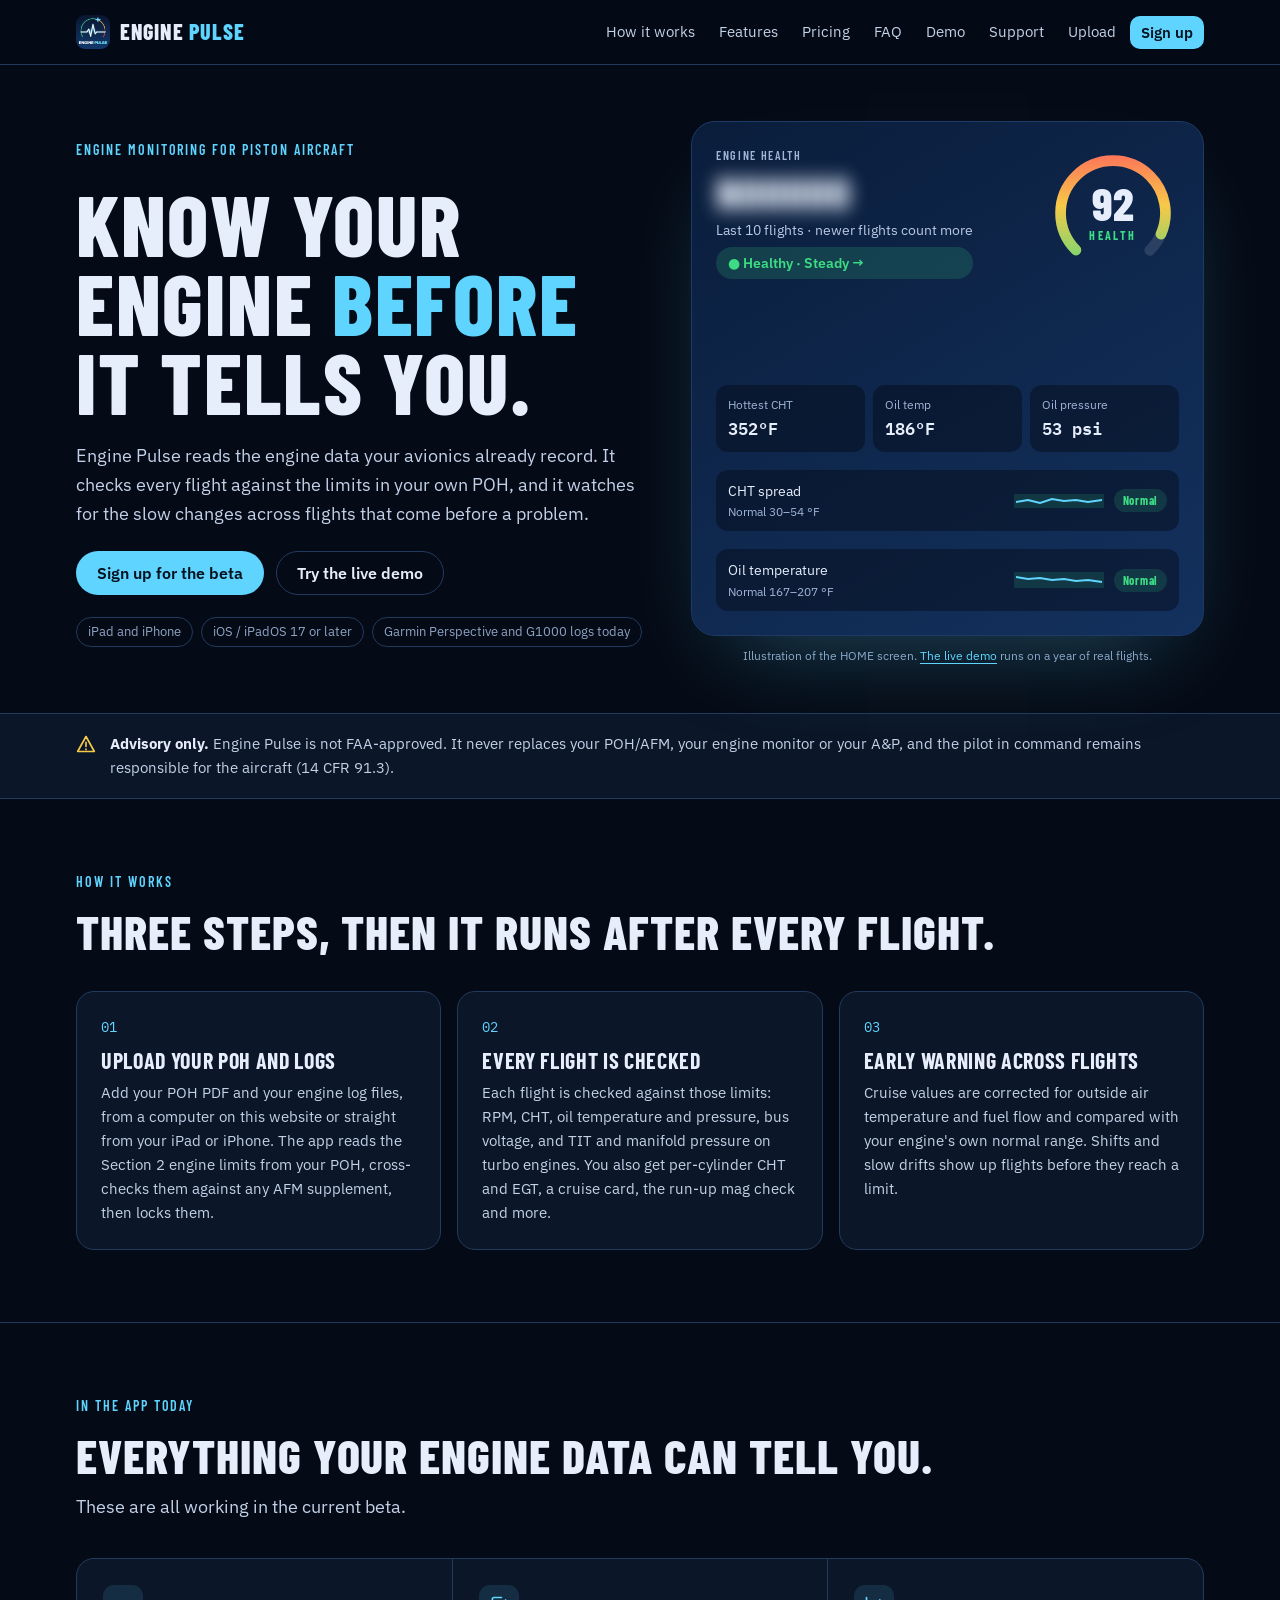
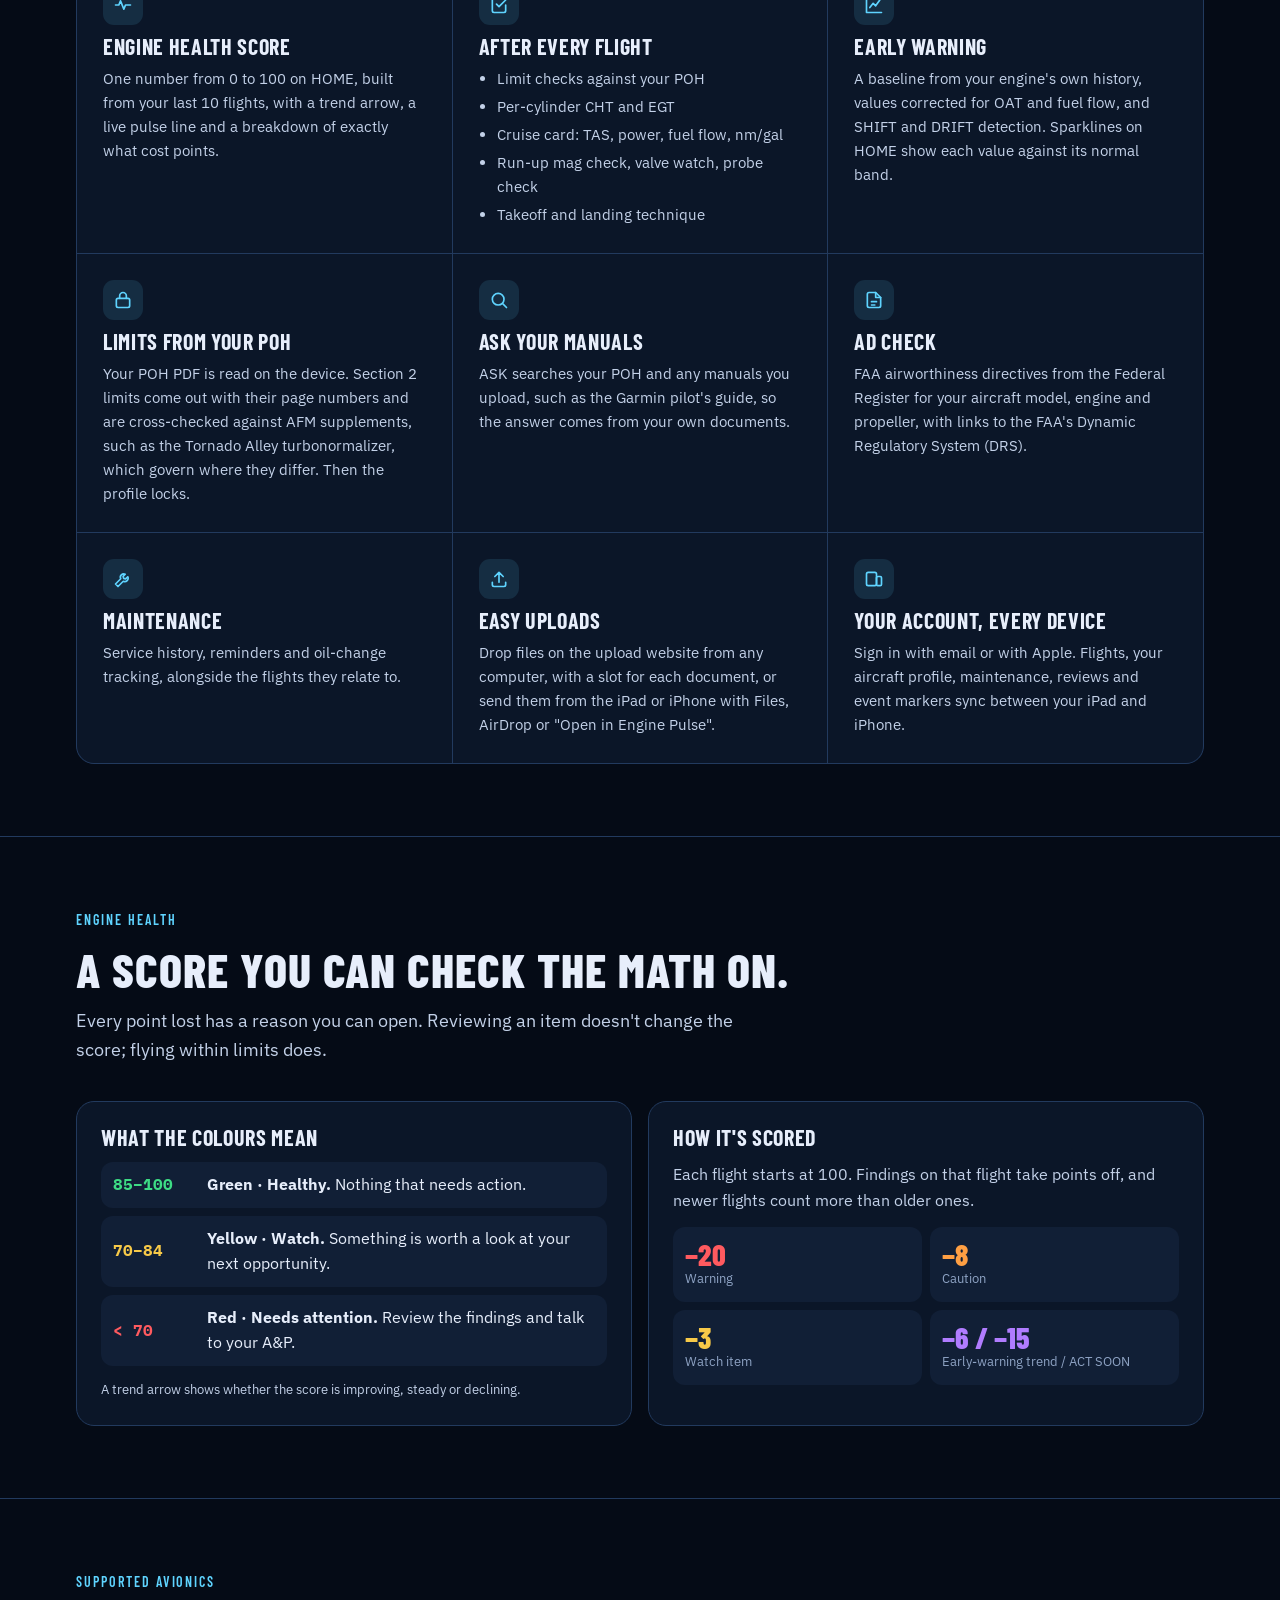
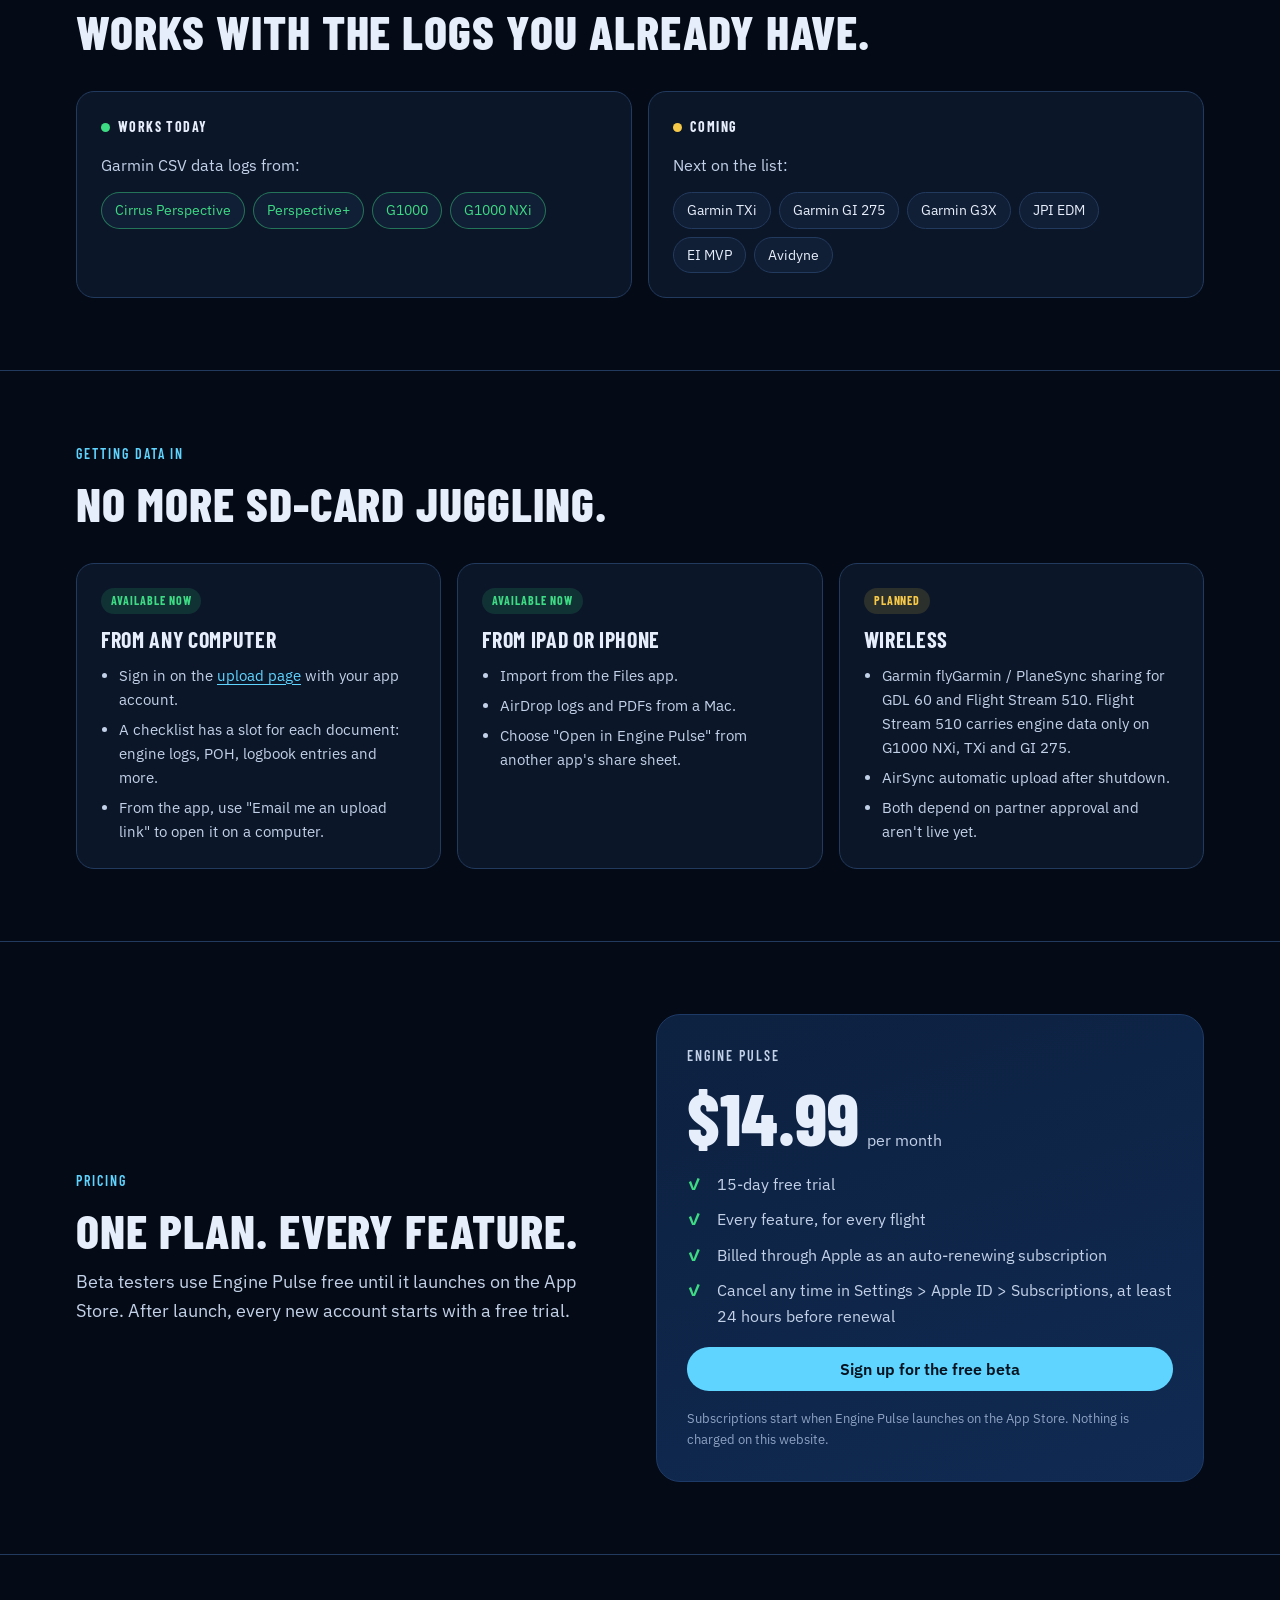
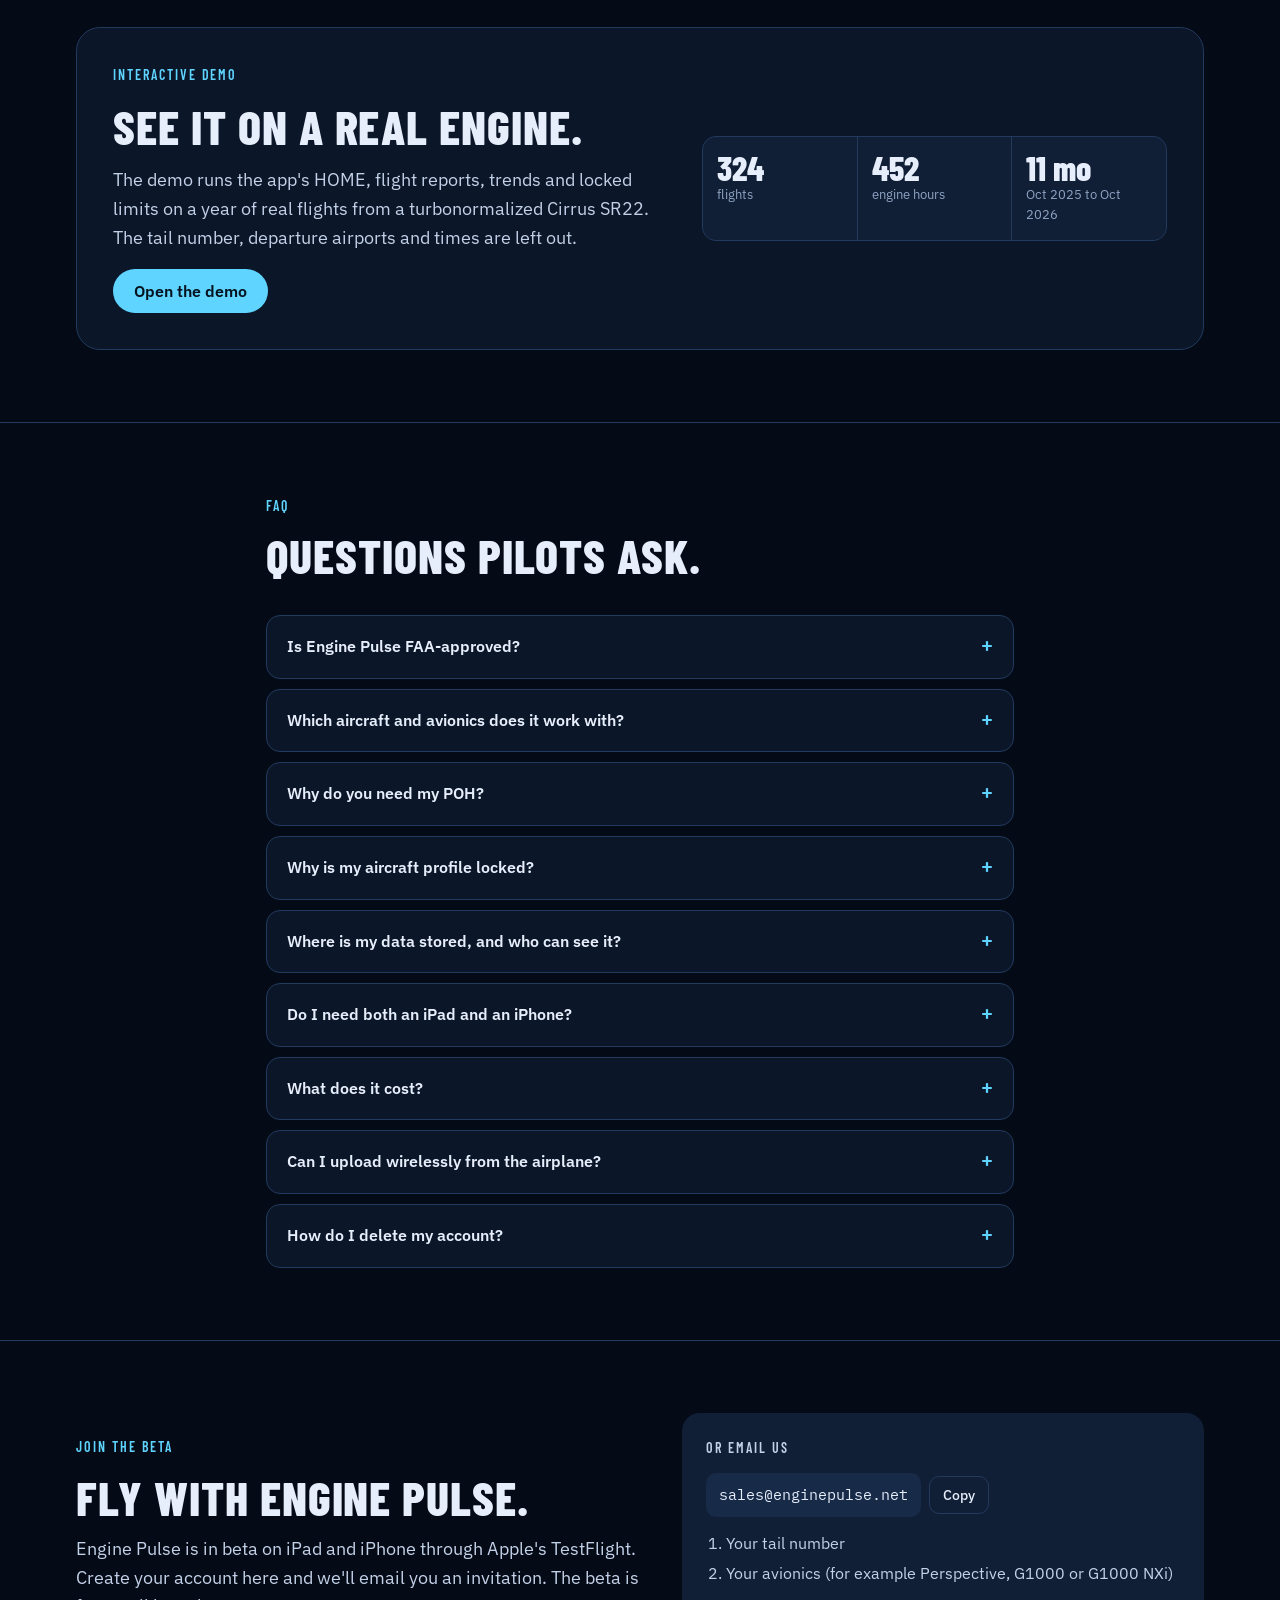
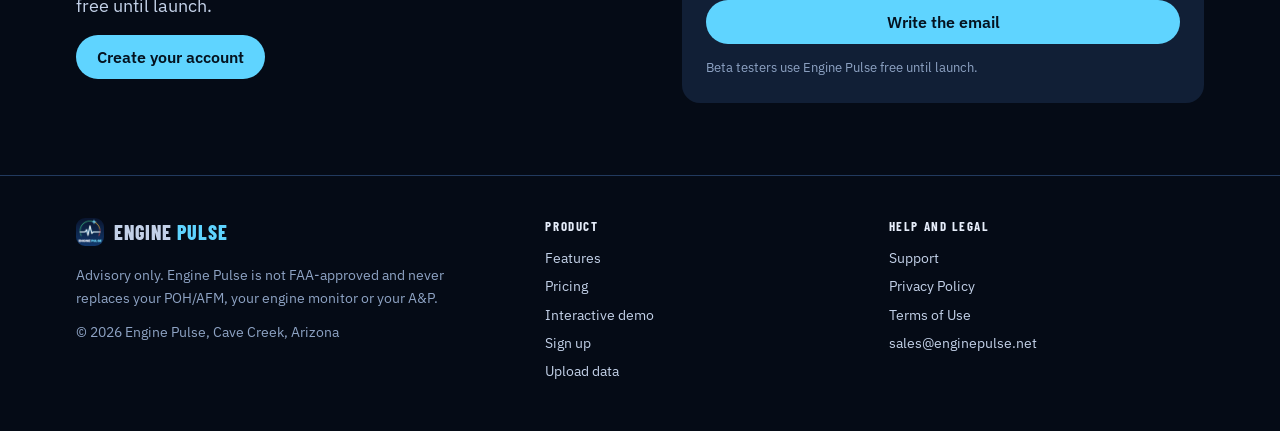
==== web/index.html @ d4f72442 "Website: hide the aircraft tail number everywhere - Demo and home page show the tail number blurred;" ====
<!doctype html>
<html lang="en">
<head>
<meta charset="utf-8">
<script>
  // Sign-in, confirmation and password-reset links from older app builds land here; send them on to the upload page.
  (function () {
    var h = location.hash || "", q = location.search || "";
    if (/access_token|refresh_token|type=recovery|type=signup|type=magiclink|error/.test(h) || /[?&](code|token_hash|error)=/.test(q)) {
      location.replace(new URL("upload/" + q + h, location.href).href);
    }
  })();
</script>
<meta name="viewport" content="width=device-width, initial-scale=1, viewport-fit=cover">
<title>Engine Pulse</title>
<meta name="description" content="Engine Pulse checks every flight against your own POH limits and watches for slow changes across flights. Engine monitoring for piston aircraft on iPad and iPhone.">
<meta property="og:title" content="Engine Pulse: know your engine before it tells you">
<meta property="og:description" content="Post-flight engine checks against your POH, early warning across flights and a 0-100 engine health score. iPad and iPhone.">
<meta property="og:type" content="website">
<meta name="theme-color" content="#050b16">
<link rel="canonical" href="https://enginepulse.net/">
<meta property="og:url" content="https://enginepulse.net/">
<meta property="og:image" content="https://enginepulse.net/logo.png">
<link rel="icon" href="logo.png">
<link rel="apple-touch-icon" href="logo.png">
<link rel="preconnect" href="https://fonts.googleapis.com">
<link rel="preconnect" href="https://fonts.gstatic.com" crossorigin>
<link href="https://fonts.googleapis.com/css2?family=Barlow+Condensed:wght@600;700;800&family=IBM+Plex+Sans:wght@400;500;600&family=IBM+Plex+Mono:wght@400;600&display=swap" rel="stylesheet">
<link rel="stylesheet" href="assets/site.css">
</head>
<body>
<a class="skip" href="#main">Skip to content</a>

<header class="top">
  <div class="wrap">
    <a class="brand" href="./" aria-label="Engine Pulse home"><img src="logo.png" alt=""><span>Engine <b>Pulse</b></span></a>
    <button class="menu-toggle" type="button" aria-expanded="false" aria-controls="menu">Menu</button>
    <nav class="menu" id="menu" aria-label="Main">
      <a href="#how">How it works</a>
      <a href="#features">Features</a>
      <a href="#pricing">Pricing</a>
      <a href="#faq">FAQ</a>
      <a href="demo/">Demo</a>
      <a href="support/">Support</a>
      <a href="upload/">Upload</a>
      <a class="btn btn-primary btn-sm" href="signup/">Sign up</a>
    </nav>
  </div>
</header>

<main id="main">
  <div class="wrap hero">
    <div class="hero-copy">
      <span class="eyebrow">Engine monitoring for piston aircraft</span>
      <h1>Know your engine <em>before</em> it tells you.</h1>
      <p class="lede">Engine Pulse reads the engine data your avionics already record. It checks every flight against the limits in your own POH, and it watches for the slow changes across flights that come before a problem.</p>
      <div class="ctas">
        <a class="btn btn-primary" href="signup/">Sign up for the beta</a>
        <a class="btn btn-ghost" href="demo/">Try the live demo</a>
      </div>
      <div class="badges"><span>iPad and iPhone</span><span>iOS / iPadOS 17 or later</span><span>Garmin Perspective and G1000 logs today</span></div>
    </div>

    <figure style="margin:0">
      <div class="glass hero-card" role="img" aria-label="Illustration of the Engine Pulse home screen: engine health 92, Healthy, steady trend, and an early-warning list with every value inside its normal band.">
        <div class="row">
          <div style="display:flex;flex-direction:column;gap:6px;min-width:0">
            <span class="eyebrow" style="color:#9fb4d6;font-size:12px">Engine health</span>
            <span class="tail blur-tail" role="img" aria-label="Tail number hidden">N00000</span>
            <span class="sub">Last 10 flights · newer flights count more</span>
            <span class="pill" style="color:var(--green);background:rgba(61,220,132,.16)">● Healthy · Steady →</span>
          </div>
          <div class="gauge" aria-hidden="true">
            <svg viewBox="0 0 136 136">
              <defs><linearGradient id="gg" x1="0" x2="1" y1="1" y2="0"><stop offset="0" stop-color="#ff5a5f"/><stop offset=".45" stop-color="#f7c948"/><stop offset="1" stop-color="#3ddc84"/></linearGradient></defs>
              <circle cx="68" cy="68" r="54" fill="none" stroke="#ffffff1f" stroke-width="11" stroke-linecap="round" stroke-dasharray="254.5 339.3" transform="rotate(135 68 68)"/>
              <circle cx="68" cy="68" r="54" fill="none" stroke="url(#gg)" stroke-width="11" stroke-linecap="round" stroke-dasharray="234.1 339.3" transform="rotate(135 68 68)"/>
            </svg>
            <div class="val"><b>92</b><span>HEALTH</span></div>
          </div>
        </div>
        <svg class="pulse" viewBox="0 0 600 70" preserveAspectRatio="none" aria-hidden="true">
          <path d="M0 44 H70 Q80 36 90 44 H100 L108 54 L118 8 L128 60 L136 44 Q150 32 166 44 H270 Q280 36 290 44 H300 L308 54 L318 8 L328 60 L336 44 Q350 32 366 44 H470 Q480 36 490 44 H500 L508 54 L518 8 L528 60 L536 44 Q550 32 566 44 H600" fill="none" stroke="#3ddc84" stroke-width="2.4" stroke-linejoin="round" stroke-linecap="round"/>
        </svg>
        <div class="mini">
          <div><div class="k">Hottest CHT</div><div class="v">352°F</div></div>
          <div><div class="k">Oil temp</div><div class="v">186°F</div></div>
          <div><div class="k">Oil pressure</div><div class="v">53 psi</div></div>
        </div>
        <div class="ew">
          <span>CHT spread<small>Normal 30–54 °F</small></span>
          <svg viewBox="0 0 90 26" aria-hidden="true"><rect x="0" y="6" width="90" height="14" fill="#3ddc84" fill-opacity=".14"/><path d="M2 14 L14 12 L26 15 L38 11 L50 13 L62 12 L74 14 L88 12" fill="none" stroke="#5fd4ff" stroke-width="2"/></svg>
          <span class="lvl" style="color:#3ddc84;background:rgba(61,220,132,.14)">Normal</span>
        </div>
        <div class="ew">
          <span>Oil temperature<small>Normal 167–207 °F</small></span>
          <svg viewBox="0 0 90 26" aria-hidden="true"><rect x="0" y="5" width="90" height="16" fill="#3ddc84" fill-opacity=".14"/><path d="M2 10 L14 12 L26 11 L38 13 L50 12 L62 14 L74 13 L88 15" fill="none" stroke="#5fd4ff" stroke-width="2"/></svg>
          <span class="lvl" style="color:#3ddc84;background:rgba(61,220,132,.14)">Normal</span>
        </div>
      </div>
      <figcaption class="caption">Illustration of the HOME screen. <a href="demo/">The live demo</a> runs on a year of real flights.</figcaption>
    </figure>
  </div>

  <div class="advisory">
    <div class="wrap">
      <svg width="20" height="20" viewBox="0 0 24 24" fill="none" stroke="currentColor" stroke-width="2" stroke-linecap="round" stroke-linejoin="round" aria-hidden="true"><path d="M12 3l10 18H2zM12 10v5M12 18v.5"/></svg>
      <p><strong style="color:var(--text)">Advisory only.</strong> Engine Pulse is not FAA-approved. It never replaces your POH/AFM, your engine monitor or your A&amp;P, and the pilot in command remains responsible for the aircraft (14 CFR 91.3).</p>
    </div>
  </div>

  <section id="how">
    <div class="wrap">
      <div class="section-head">
        <span class="eyebrow">How it works</span>
        <h2>Three steps, then it runs after every flight.</h2>
      </div>
      <div class="steps">
        <div class="step">
          <h3>Upload your POH and logs</h3>
          <p>Add your POH PDF and your engine log files, from a computer on this website or straight from your iPad or iPhone. The app reads the Section 2 engine limits from your POH, cross-checks them against any AFM supplement, then locks them.</p>
        </div>
        <div class="step">
          <h3>Every flight is checked</h3>
          <p>Each flight is checked against those limits: RPM, CHT, oil temperature and pressure, bus voltage, and TIT and manifold pressure on turbo engines. You also get per-cylinder CHT and EGT, a cruise card, the run-up mag check and more.</p>
        </div>
        <div class="step">
          <h3>Early warning across flights</h3>
          <p>Cruise values are corrected for outside air temperature and fuel flow and compared with your engine's own normal range. Shifts and slow drifts show up flights before they reach a limit.</p>
        </div>
      </div>
    </div>
  </section>

  <section id="features" class="divider">
    <div class="wrap">
      <div class="section-head">
        <span class="eyebrow">In the app today</span>
        <h2>Everything your engine data can tell you.</h2>
        <p class="lede">These are all working in the current beta.</p>
      </div>
      <div class="features">
        <article class="feature">
          <span class="ic"><svg viewBox="0 0 24 24" fill="none" stroke="currentColor" stroke-width="2" stroke-linecap="round" stroke-linejoin="round"><path d="M3 12h4l2-5 4 10 2-5h6"/></svg></span>
          <h3>Engine health score</h3>
          <p>One number from 0 to 100 on HOME, built from your last 10 flights, with a trend arrow, a live pulse line and a breakdown of exactly what cost points.</p>
        </article>
        <article class="feature">
          <span class="ic"><svg viewBox="0 0 24 24" fill="none" stroke="currentColor" stroke-width="2" stroke-linecap="round" stroke-linejoin="round"><path d="M9 11l3 3 8-8"/><path d="M20 12v7a2 2 0 0 1-2 2H6a2 2 0 0 1-2-2V5a2 2 0 0 1 2-2h9"/></svg></span>
          <h3>After every flight</h3>
          <ul>
            <li>Limit checks against your POH</li>
            <li>Per-cylinder CHT and EGT</li>
            <li>Cruise card: TAS, power, fuel flow, nm/gal</li>
            <li>Run-up mag check, valve watch, probe check</li>
            <li>Takeoff and landing technique</li>
          </ul>
        </article>
        <article class="feature">
          <span class="ic"><svg viewBox="0 0 24 24" fill="none" stroke="currentColor" stroke-width="2" stroke-linecap="round" stroke-linejoin="round"><path d="M3 3v18h18"/><path d="M7 15l4-5 3 3 5-7"/></svg></span>
          <h3>Early warning</h3>
          <p>A baseline from your engine's own history, values corrected for OAT and fuel flow, and SHIFT and DRIFT detection. Sparklines on HOME show each value against its normal band.</p>
        </article>
        <article class="feature">
          <span class="ic"><svg viewBox="0 0 24 24" fill="none" stroke="currentColor" stroke-width="2" stroke-linecap="round" stroke-linejoin="round"><rect x="4" y="10" width="16" height="11" rx="2"/><path d="M8 10V7a4 4 0 0 1 8 0v3"/></svg></span>
          <h3>Limits from your POH</h3>
          <p>Your POH PDF is read on the device. Section 2 limits come out with their page numbers and are cross-checked against AFM supplements, such as the Tornado Alley turbonormalizer, which govern where they differ. Then the profile locks.</p>
        </article>
        <article class="feature">
          <span class="ic"><svg viewBox="0 0 24 24" fill="none" stroke="currentColor" stroke-width="2" stroke-linecap="round" stroke-linejoin="round"><circle cx="11" cy="11" r="7"/><path d="M21 21l-4.3-4.3"/></svg></span>
          <h3>Ask your manuals</h3>
          <p>ASK searches your POH and any manuals you upload, such as the Garmin pilot's guide, so the answer comes from your own documents.</p>
        </article>
        <article class="feature">
          <span class="ic"><svg viewBox="0 0 24 24" fill="none" stroke="currentColor" stroke-width="2" stroke-linecap="round" stroke-linejoin="round"><path d="M14 3H6a2 2 0 0 0-2 2v14a2 2 0 0 0 2 2h12a2 2 0 0 0 2-2V9z"/><path d="M14 3v6h6M9 14h6M9 18h4"/></svg></span>
          <h3>AD check</h3>
          <p>FAA airworthiness directives from the Federal Register for your aircraft model, engine and propeller, with links to the FAA's Dynamic Regulatory System (DRS).</p>
        </article>
        <article class="feature">
          <span class="ic"><svg viewBox="0 0 24 24" fill="none" stroke="currentColor" stroke-width="2" stroke-linecap="round" stroke-linejoin="round"><path d="M14.7 6.3a4 4 0 0 0-5.4 5.4L3 18l3 3 6.3-6.3a4 4 0 0 0 5.4-5.4l-2.6 2.6-2.4-.6-.6-2.4z"/></svg></span>
          <h3>Maintenance</h3>
          <p>Service history, reminders and oil-change tracking, alongside the flights they relate to.</p>
        </article>
        <article class="feature">
          <span class="ic"><svg viewBox="0 0 24 24" fill="none" stroke="currentColor" stroke-width="2" stroke-linecap="round" stroke-linejoin="round"><path d="M12 16V4M7 9l5-5 5 5"/><path d="M4 16v3a2 2 0 0 0 2 2h12a2 2 0 0 0 2-2v-3"/></svg></span>
          <h3>Easy uploads</h3>
          <p>Drop files on the upload website from any computer, with a slot for each document, or send them from the iPad or iPhone with Files, AirDrop or "Open in Engine Pulse".</p>
        </article>
        <article class="feature">
          <span class="ic"><svg viewBox="0 0 24 24" fill="none" stroke="currentColor" stroke-width="2" stroke-linecap="round" stroke-linejoin="round"><rect x="3" y="4" width="12" height="16" rx="2"/><rect x="15" y="9" width="6" height="11" rx="1.5"/></svg></span>
          <h3>Your account, every device</h3>
          <p>Sign in with email or with Apple. Flights, your aircraft profile, maintenance, reviews and event markers sync between your iPad and iPhone.</p>
        </article>
      </div>
    </div>
  </section>

  <section id="health" class="divider">
    <div class="wrap">
      <div class="section-head">
        <span class="eyebrow">Engine health</span>
        <h2>A score you can check the math on.</h2>
        <p class="lede">Every point lost has a reason you can open. Reviewing an item doesn't change the score; flying within limits does.</p>
      </div>
      <div class="score-grid">
        <div class="card">
          <h3>What the colours mean</h3>
          <div class="bands">
            <div class="band"><b style="color:var(--green)">85–100</b><span><strong>Green · Healthy.</strong> Nothing that needs action.</span></div>
            <div class="band"><b style="color:var(--yellow)">70–84</b><span><strong>Yellow · Watch.</strong> Something is worth a look at your next opportunity.</span></div>
            <div class="band"><b style="color:var(--red)">&lt; 70</b><span><strong>Red · Needs attention.</strong> Review the findings and talk to your A&amp;P.</span></div>
          </div>
          <p class="fine">A trend arrow shows whether the score is improving, steady or declining.</p>
        </div>
        <div class="card">
          <h3>How it's scored</h3>
          <p>Each flight starts at 100. Findings on that flight take points off, and newer flights count more than older ones.</p>
          <div class="costs">
            <div class="cost"><div class="v" style="color:var(--red)">−20</div><div class="k">Warning</div></div>
            <div class="cost"><div class="v" style="color:var(--orange)">−8</div><div class="k">Caution</div></div>
            <div class="cost"><div class="v" style="color:var(--yellow)">−3</div><div class="k">Watch item</div></div>
            <div class="cost"><div class="v" style="color:#b07cff">−6 / −15</div><div class="k">Early-warning trend / ACT SOON</div></div>
          </div>
        </div>
      </div>
    </div>
  </section>

  <section id="avionics" class="divider">
    <div class="wrap">
      <div class="section-head">
        <span class="eyebrow">Supported avionics</span>
        <h2>Works with the logs you already have.</h2>
      </div>
      <div class="avionics">
        <div class="card">
          <span class="status"><span class="dot" style="background:var(--green)"></span>Works today</span>
          <p>Garmin CSV data logs from:</p>
          <div class="chips">
            <span class="chip live">Cirrus Perspective</span>
            <span class="chip live">Perspective+</span>
            <span class="chip live">G1000</span>
            <span class="chip live">G1000 NXi</span>
          </div>
        </div>
        <div class="card">
          <span class="status"><span class="dot" style="background:var(--yellow)"></span>Coming</span>
          <p>Next on the list:</p>
          <div class="chips">
            <span class="chip">Garmin TXi</span>
            <span class="chip">Garmin GI 275</span>
            <span class="chip">Garmin G3X</span>
            <span class="chip">JPI EDM</span>
            <span class="chip">EI MVP</span>
            <span class="chip">Avidyne</span>
          </div>
        </div>
      </div>
    </div>
  </section>

  <section id="data" class="divider">
    <div class="wrap">
      <div class="section-head">
        <span class="eyebrow">Getting data in</span>
        <h2>No more SD-card juggling.</h2>
      </div>
      <div class="ways">
        <div class="card way">
          <span class="tag live">Available now</span>
          <h3>From any computer</h3>
          <ul>
            <li>Sign in on the <a href="upload/">upload page</a> with your app account.</li>
            <li>A checklist has a slot for each document: engine logs, POH, logbook entries and more.</li>
            <li>From the app, use "Email me an upload link" to open it on a computer.</li>
          </ul>
        </div>
        <div class="card way">
          <span class="tag live">Available now</span>
          <h3>From iPad or iPhone</h3>
          <ul>
            <li>Import from the Files app.</li>
            <li>AirDrop logs and PDFs from a Mac.</li>
            <li>Choose "Open in Engine Pulse" from another app's share sheet.</li>
          </ul>
        </div>
        <div class="card way">
          <span class="tag planned">Planned</span>
          <h3>Wireless</h3>
          <ul>
            <li>Garmin flyGarmin / PlaneSync sharing for GDL 60 and Flight Stream 510. Flight Stream 510 carries engine data only on G1000 NXi, TXi and GI 275.</li>
            <li>AirSync automatic upload after shutdown.</li>
            <li>Both depend on partner approval and aren't live yet.</li>
          </ul>
        </div>
      </div>
    </div>
  </section>

  <section id="pricing" class="divider">
    <div class="wrap pricing">
      <div class="section-head" style="margin:0">
        <span class="eyebrow">Pricing</span>
        <h2>One plan. Every feature.</h2>
        <p class="lede">Beta testers use Engine Pulse free until it launches on the App Store. After launch, every new account starts with a free trial.</p>
      </div>
      <div class="price-card">
        <span class="eyebrow" style="color:var(--soft)">Engine Pulse</span>
        <div class="price"><b>$14.99</b><span>per month</span></div>
        <ul class="ticks">
          <li>15-day free trial</li>
          <li>Every feature, for every flight</li>
          <li>Billed through Apple as an auto-renewing subscription</li>
          <li>Cancel any time in Settings &gt; Apple ID &gt; Subscriptions, at least 24 hours before renewal</li>
        </ul>
        <a class="btn btn-primary" href="signup/">Sign up for the free beta</a>
        <p class="fine">Subscriptions start when Engine Pulse launches on the App Store. Nothing is charged on this website.</p>
      </div>
    </div>
  </section>

  <section id="demo" class="divider">
    <div class="wrap">
      <div class="demo-band">
        <div style="display:flex;flex-direction:column;gap:16px">
          <span class="eyebrow">Interactive demo</span>
          <h2>See it on a real engine.</h2>
          <p class="lede">The demo runs the app's HOME, flight reports, trends and locked limits on a year of real flights from a turbonormalized Cirrus SR22. The tail number, departure airports and times are left out.</p>
          <div class="ctas"><a class="btn btn-primary" href="demo/">Open the demo</a></div>
        </div>
        <div class="stats">
          <div><div class="v">324</div><div class="k">flights</div></div>
          <div><div class="v">452</div><div class="k">engine hours</div></div>
          <div><div class="v">11 mo</div><div class="k">Oct 2025 to Oct 2026</div></div>
        </div>
      </div>
    </div>
  </section>

  <section id="faq" class="divider">
    <div class="wrap narrow">
      <div class="section-head">
        <span class="eyebrow">FAQ</span>
        <h2>Questions pilots ask.</h2>
      </div>
      <div class="faq">
        <details>
          <summary>Is Engine Pulse FAA-approved?</summary>
          <div><p>No. Engine Pulse is an advisory tool. It doesn't replace your POH/AFM, your engine monitor or your A&amp;P, and the pilot in command is responsible for the aircraft. Use it to notice things earlier and to have better conversations with your mechanic.</p></div>
        </details>
        <details>
          <summary>Which aircraft and avionics does it work with?</summary>
          <div><p>Piston aircraft whose avionics record Garmin CSV data logs: Cirrus Perspective, Perspective+, G1000 and G1000 NXi. Garmin TXi, GI 275 and G3X, JPI EDM, EI MVP and Avidyne are coming.</p></div>
        </details>
        <details>
          <summary>Why do you need my POH?</summary>
          <div><p>So every check uses your aircraft's real limits, not generic numbers. The app reads the Section 2 limits from your POH PDF on your device, notes the page each came from, and cross-checks them against any AFM supplement you upload. Where a supplement differs, the supplement governs.</p></div>
        </details>
        <details>
          <summary>Why is my aircraft profile locked?</summary>
          <div><p>Once the limits are read and checked, the profile locks so they can't be changed by accident. If something needs to change, such as an engine swap or a new STC, email <a href="mailto:sales@enginepulse.net">sales@enginepulse.net</a> and we'll unlock it.</p></div>
        </details>
        <details>
          <summary>Where is my data stored, and who can see it?</summary>
          <div><p>Your account, flights and documents are stored with Supabase in the US (West, Oregon). Row-level security means each account can see only its own data. We don't show ads, track you or sell your data. Read the <a href="privacy/">Privacy Policy</a> for the details.</p></div>
        </details>
        <details>
          <summary>Do I need both an iPad and an iPhone?</summary>
          <div><p>No. Engine Pulse runs on either, with iOS or iPadOS 17 or later. If you use both, sign in with the same account and everything syncs.</p></div>
        </details>
        <details>
          <summary>What does it cost?</summary>
          <div><p>Free during the beta. After the App Store launch it's $14.99 a month after a 15-day free trial, billed through Apple. You can cancel any time in Settings &gt; Apple ID &gt; Subscriptions, at least 24 hours before renewal.</p></div>
        </details>
        <details>
          <summary>Can I upload wirelessly from the airplane?</summary>
          <div><p>Not yet. Garmin flyGarmin / PlaneSync and AirSync uploads are planned and depend on partner approval. Today you upload from a computer on the <a href="upload/">upload page</a> or from your iPad or iPhone.</p></div>
        </details>
        <details>
          <summary>How do I delete my account?</summary>
          <div><p>In the app, open ACCOUNT and choose Delete account. That deletes your data from the cloud as well. See <a href="support/#delete">Support</a> for more.</p></div>
        </details>
      </div>
    </div>
  </section>

  <section id="beta" class="divider">
    <div class="wrap beta">
      <div class="section-head" style="margin:0">
        <span class="eyebrow">Join the beta</span>
        <h2>Fly with Engine Pulse.</h2>
        <p class="lede">Engine Pulse is in beta on iPad and iPhone through Apple's TestFlight. Create your account here and we'll email you an invitation. The beta is free until launch.</p>
        <div class="ctas"><a class="btn btn-primary" href="signup/">Create your account</a></div>
      </div>
      <div class="contact">
        <span class="eyebrow" style="color:var(--soft)">Or email us</span>
        <div class="addr"><code id="email">sales@enginepulse.net</code><button class="copy" type="button" data-copy="email">Copy</button></div>
        <ol>
          <li>Your tail number</li>
          <li>Your avionics (for example Perspective, G1000 or G1000 NXi)</li>
        </ol>
        <a class="btn btn-primary" href="mailto:sales@enginepulse.net?subject=Engine%20Pulse%20beta&amp;body=Tail%20number%3A%20%0AAvionics%3A%20%0A">Write the email</a>
        <p class="fine">Beta testers use Engine Pulse free until launch.</p>
      </div>
    </div>
  </section>
</main>

<footer class="site">
  <div class="wrap">
    <div>
      <a class="brand" href="./" style="font-size:20px"><img src="logo.png" alt="" style="width:28px;height:28px"><span>Engine <b>Pulse</b></span></a>
      <p style="margin-top:12px">Advisory only. Engine Pulse is not FAA-approved and never replaces your POH/AFM, your engine monitor or your A&amp;P.</p>
      <p style="margin-top:12px">© <span id="year">2026</span> Engine Pulse, Cave Creek, Arizona</p>
    </div>
    <div>
      <h4>Product</h4>
      <ul>
        <li><a href="#features">Features</a></li>
        <li><a href="#pricing">Pricing</a></li>
        <li><a href="demo/">Interactive demo</a></li>
        <li><a href="signup/">Sign up</a></li>
        <li><a href="upload/">Upload data</a></li>
      </ul>
    </div>
    <div>
      <h4>Help and legal</h4>
      <ul>
        <li><a href="support/">Support</a></li>
        <li><a href="privacy/">Privacy Policy</a></li>
        <li><a href="terms/">Terms of Use</a></li>
        <li><a href="mailto:sales@enginepulse.net">sales@enginepulse.net</a></li>
      </ul>
    </div>
  </div>
</footer>
<script src="assets/site.js"></script>
</body>
</html>
---- web/assets/site.css ----
/* Engine Pulse website: dark avionics-glass look, shared by every page except the upload portal and the demo. */
:root {
  --ink: #050b16;
  --glass: #0b1628;
  --panel: #111f36;
  --panel-2: #172a47;
  --line: #223a5e;
  --text: #e7eefb;
  --soft: #c3d1e8;
  --muted: #8ea3c4;
  --cyan: #5fd4ff;
  --green: #3ddc84;
  --yellow: #f7c948;
  --orange: #ff9f43;
  --red: #ff5a5f;
  --display: "Barlow Condensed", "Arial Narrow", "Helvetica Neue", Arial, sans-serif;
  --body: "IBM Plex Sans", "Segoe UI", system-ui, -apple-system, sans-serif;
  --mono: "IBM Plex Mono", ui-monospace, "SF Mono", Menlo, Consolas, monospace;
  --radius: 18px;
  color-scheme: dark;
}
* { box-sizing: border-box; }
[hidden] { display: none !important; }
html { scroll-behavior: smooth; scroll-padding-top: 80px; }
body { margin: 0; background: var(--ink); color: var(--text); font-family: var(--body); font-size: 16px; line-height: 1.6; -webkit-font-smoothing: antialiased; overflow-x: hidden; }
img, svg { max-width: 100%; }
a { color: var(--cyan); text-underline-offset: 3px; }
a:hover { text-decoration-thickness: 2px; }
:focus-visible { outline: 2px solid var(--cyan); outline-offset: 3px; border-radius: 6px; }
.wrap { max-width: 1160px; margin: 0 auto; padding-left: max(16px, env(safe-area-inset-left, 0px)); padding-right: max(16px, env(safe-area-inset-right, 0px)); }
.narrow { max-width: 780px; }
.skip { position: absolute; left: -9999px; top: 8px; background: var(--cyan); color: #04121f; padding: 8px 14px; border-radius: 8px; z-index: 20; }
.skip:focus { left: 12px; }
.num { font-family: var(--mono); font-variant-numeric: tabular-nums; }
.eyebrow { font-family: var(--display); text-transform: uppercase; letter-spacing: .14em; font-weight: 600; font-size: 14px; color: var(--cyan); }
h1, h2, h3 { font-family: var(--display); text-transform: uppercase; letter-spacing: .02em; line-height: 1; margin: 0; text-wrap: balance; }
h2 { font-size: clamp(32px, 4.4vw, 48px); font-weight: 800; }
h3 { font-size: 22px; font-weight: 700; letter-spacing: .03em; }
p { margin: 0; }
.lede { color: var(--soft); font-size: 18px; max-width: 60ch; }

/* Top bar */
.top { position: sticky; top: 0; z-index: 10; background: color-mix(in srgb, var(--ink) 86%, transparent); backdrop-filter: blur(12px); -webkit-backdrop-filter: blur(12px); border-bottom: 1px solid var(--line); }
.top .wrap { display: flex; align-items: center; gap: 18px; min-height: 64px; }
.brand { display: inline-flex; align-items: center; gap: 10px; color: var(--text); text-decoration: none; font-family: var(--display); font-weight: 800; font-size: 22px; letter-spacing: .05em; text-transform: uppercase; white-space: nowrap; }
.brand img { width: 34px; height: 34px; border-radius: 9px; }
.brand b { color: var(--cyan); font-weight: 800; }
.menu { display: flex; gap: 4px; margin-left: auto; align-items: center; }
.menu a { color: var(--soft); text-decoration: none; font-size: 15px; padding: 8px 10px; border-radius: 10px; white-space: nowrap; }
.menu a:hover, .menu a[aria-current="page"] { color: var(--text); background: var(--panel); }
.menu a.btn-primary, .menu a.btn-primary:hover { color: #04121f; background: var(--cyan); }
.btn { display: inline-flex; align-items: center; justify-content: center; gap: 8px; font: 600 16px/1 var(--body); padding: 13px 20px; border-radius: 999px; text-decoration: none; border: 1px solid transparent; cursor: pointer; white-space: nowrap; }
.btn-primary { background: var(--cyan); color: #04121f; }
.btn-primary:hover { filter: brightness(1.08); }
.btn-ghost { border-color: var(--line); color: var(--text); background: transparent; }
.btn-ghost:hover { background: var(--panel); }
.btn-sm { padding: 9px 15px; font-size: 14px; }
.menu-toggle { display: none; margin-left: auto; background: var(--panel); color: var(--text); border: 1px solid var(--line); border-radius: 10px; padding: 8px 12px; font: 600 14px var(--body); }

/* Sections */
section { padding-block: 72px; }
.section-head { display: flex; flex-direction: column; gap: 14px; margin-bottom: 36px; }
.divider { border-top: 1px solid var(--line); }

/* Hero */
.hero { padding-block: 56px 48px; display: grid; grid-template-columns: minmax(0, 1.05fr) minmax(0, .95fr); gap: 48px; align-items: center; }
.hero h1 { font-size: clamp(46px, 7vw, 86px); font-weight: 800; line-height: .92; }
.hero h1 em { font-style: normal; color: var(--cyan); }
.hero .hero-copy { display: flex; flex-direction: column; gap: 22px; }
.ctas { display: flex; gap: 12px; flex-wrap: wrap; }
.badges { display: flex; gap: 8px; flex-wrap: wrap; font-size: 13px; color: var(--muted); }
.badges span { border: 1px solid var(--line); border-radius: 999px; padding: 4px 11px; }

.glass { background: linear-gradient(150deg, #0a1d3b, #13315e); border-radius: 24px; border: 1px solid #1d3a66; box-shadow: 0 40px 90px -40px rgba(95, 212, 255, .35); position: relative; overflow: hidden; }
.hero-card { padding: 24px; display: grid; gap: 18px; }
.hero-card .row { display: flex; align-items: center; justify-content: space-between; gap: 16px; }
.hero-card .tail { font-family: var(--display); font-weight: 800; font-size: 46px; line-height: .9; letter-spacing: .02em; }
.blur-tail { filter: blur(9px); user-select: none; -webkit-user-select: none; width: fit-content; }
.hero-card .sub { color: #b9c9e4; font-size: 14px; }
.pill { display: inline-flex; align-items: center; gap: 6px; padding: 5px 12px; border-radius: 999px; font-weight: 600; font-size: 14px; }
.gauge { position: relative; width: 132px; height: 132px; flex: none; }
.gauge .val { position: absolute; inset: 0; display: flex; flex-direction: column; align-items: center; justify-content: center; }
.gauge b { font-family: var(--display); font-size: 46px; font-weight: 800; line-height: 1; }
.gauge span { font-family: var(--display); font-size: 12px; letter-spacing: .2em; font-weight: 700; color: var(--green); }
.pulse { width: 100%; height: 70px; display: block; }
.pulse path { stroke-dasharray: 900; stroke-dashoffset: 900; animation: trace 3.2s linear infinite; }
@keyframes trace { to { stroke-dashoffset: -900; } }
.mini { display: grid; grid-template-columns: repeat(3, minmax(0, 1fr)); gap: 8px; }
.mini > div { background: rgba(5, 11, 22, .45); border-radius: 12px; padding: 10px 12px; }
.mini .k { font-size: 12px; color: #9fb4d6; }
.mini .v { font-family: var(--mono); font-weight: 600; font-size: 17px; }
.ew { background: rgba(5, 11, 22, .45); border-radius: 12px; padding: 10px 12px; display: grid; grid-template-columns: minmax(0, 1fr) 90px auto; gap: 10px; align-items: center; font-size: 14px; }
.ew small { display: block; color: #9fb4d6; font-size: 12px; }
.lvl { font-family: var(--display); font-weight: 700; letter-spacing: .06em; font-size: 12px; padding: 2px 9px; border-radius: 999px; white-space: nowrap; }
.caption { font-size: 12px; color: var(--muted); text-align: center; margin-top: 10px; }

/* Advisory strip */
.advisory { background: var(--glass); border-block: 1px solid var(--line); }
.advisory .wrap { display: flex; gap: 14px; align-items: flex-start; padding-block: 18px; color: var(--soft); font-size: 15px; }
.advisory svg { flex: none; color: var(--yellow); margin-top: 2px; }

/* Steps */
.steps { display: grid; grid-template-columns: repeat(3, minmax(0, 1fr)); gap: 16px; counter-reset: step; }
.step { background: var(--glass); border: 1px solid var(--line); border-radius: var(--radius); padding: 24px; display: flex; flex-direction: column; gap: 10px; }
.step::before { counter-increment: step; content: "0" counter(step); font-family: var(--mono); color: var(--cyan); font-size: 14px; }
.step p { color: var(--soft); font-size: 15px; }

/* Feature grid */
.features { display: grid; grid-template-columns: repeat(3, minmax(0, 1fr)); gap: 1px; background: var(--line); border: 1px solid var(--line); border-radius: var(--radius); overflow: hidden; }
.feature { background: var(--glass); padding: 26px; display: flex; flex-direction: column; gap: 10px; }
.feature .ic { width: 40px; height: 40px; border-radius: 11px; display: grid; place-items: center; background: rgba(95, 212, 255, .12); color: var(--cyan); }
.feature .ic svg { width: 20px; height: 20px; }
.feature p, .feature li { color: var(--soft); font-size: 15px; }
.feature ul { margin: 0; padding-left: 18px; display: flex; flex-direction: column; gap: 4px; }

/* Health score explainer */
.score-grid { display: grid; grid-template-columns: minmax(0, 1fr) minmax(0, 1fr); gap: 16px; }
.card { background: var(--glass); border: 1px solid var(--line); border-radius: var(--radius); padding: 24px; display: flex; flex-direction: column; gap: 14px; }
.card p { color: var(--soft); }
.bands { display: flex; flex-direction: column; gap: 8px; }
.band { display: grid; grid-template-columns: 82px minmax(0, 1fr); gap: 12px; align-items: center; padding: 10px 12px; border-radius: 12px; background: var(--panel); }
.band b { font-family: var(--mono); }
.costs { display: grid; grid-template-columns: repeat(2, minmax(0, 1fr)); gap: 8px; }
.cost { background: var(--panel); border-radius: 12px; padding: 12px; }
.cost .v { font-family: var(--display); font-size: 30px; font-weight: 800; line-height: 1; }
.cost .k { font-size: 13px; color: var(--muted); }

/* Avionics */
.avionics { display: grid; grid-template-columns: minmax(0, 1fr) minmax(0, 1fr); gap: 16px; }
.chips { display: flex; flex-wrap: wrap; gap: 8px; }
.chip { border-radius: 999px; padding: 6px 13px; font-size: 14px; background: var(--panel); border: 1px solid var(--line); }
.chip.live { border-color: rgba(61, 220, 132, .45); color: var(--green); }
.status { display: inline-flex; align-items: center; gap: 8px; font-family: var(--display); font-weight: 700; letter-spacing: .1em; text-transform: uppercase; font-size: 14px; }
.dot { width: 9px; height: 9px; border-radius: 50%; display: inline-block; }

/* Data in */
.ways { display: grid; grid-template-columns: repeat(3, minmax(0, 1fr)); gap: 16px; }
.way .tag { align-self: flex-start; }
.tag { font-family: var(--display); font-weight: 700; letter-spacing: .08em; font-size: 12px; padding: 3px 10px; border-radius: 999px; text-transform: uppercase; }
.tag.live { color: var(--green); background: rgba(61, 220, 132, .14); }
.tag.planned { color: var(--yellow); background: rgba(247, 201, 72, .14); }
.way ul { margin: 0; padding-left: 18px; color: var(--soft); font-size: 15px; display: flex; flex-direction: column; gap: 6px; }

/* Pricing */
.pricing { display: grid; grid-template-columns: minmax(0, 1fr) minmax(0, 1fr); gap: 32px; align-items: center; }
.price-card { background: linear-gradient(160deg, #0d2140, #102a52); border: 1px solid #1d3a66; border-radius: 24px; padding: 30px; display: flex; flex-direction: column; gap: 18px; }
.price { display: flex; align-items: baseline; gap: 8px; }
.price b { font-family: var(--display); font-size: 72px; font-weight: 800; line-height: .9; }
.price span { color: var(--soft); }
.ticks { list-style: none; margin: 0; padding: 0; display: flex; flex-direction: column; gap: 10px; }
.ticks li { display: grid; grid-template-columns: 22px minmax(0, 1fr); gap: 8px; color: var(--soft); }
.ticks li::before { content: "✓"; color: var(--green); font-weight: 700; }
.fine { font-size: 13px; color: var(--muted); }

/* Demo band */
.demo-band { display: grid; grid-template-columns: minmax(0, 1.2fr) minmax(0, 1fr); gap: 32px; align-items: center; background: var(--glass); border: 1px solid var(--line); border-radius: 24px; padding: 36px; }
.stats { display: grid; grid-template-columns: repeat(3, minmax(0, 1fr)); gap: 1px; background: var(--line); border-radius: 14px; overflow: hidden; border: 1px solid var(--line); }
.stats > div { background: var(--panel); padding: 14px; }
.stats .v { font-family: var(--display); font-size: 34px; font-weight: 800; line-height: 1; }
.stats .k { font-size: 13px; color: var(--muted); }

/* FAQ */
.faq { display: flex; flex-direction: column; gap: 10px; }
.faq details { background: var(--glass); border: 1px solid var(--line); border-radius: 14px; padding: 0 20px; }
.faq summary { cursor: pointer; list-style: none; padding: 18px 0; font-weight: 600; display: flex; justify-content: space-between; gap: 16px; }
.faq summary::-webkit-details-marker { display: none; }
.faq summary::after { content: "+"; font-family: var(--mono); color: var(--cyan); font-size: 20px; line-height: 1; }
.faq details[open] summary::after { content: "−"; }
.faq details > div { padding-bottom: 18px; color: var(--soft); display: flex; flex-direction: column; gap: 10px; }

/* Beta */
.beta { display: grid; grid-template-columns: minmax(0, 1.1fr) minmax(0, 1fr); gap: 32px; align-items: center; }
.contact { background: var(--panel); border-radius: var(--radius); padding: 24px; display: flex; flex-direction: column; gap: 14px; }
.addr { display: flex; gap: 8px; flex-wrap: wrap; align-items: center; }
.addr code { font-family: var(--mono); background: var(--panel-2); padding: 10px 13px; border-radius: 10px; font-size: 15px; user-select: all; overflow-wrap: anywhere; }
.copy { background: transparent; color: var(--text); border: 1px solid var(--line); border-radius: 10px; padding: 9px 13px; font: 500 14px var(--body); cursor: pointer; }
.contact ol { margin: 0; padding-left: 20px; color: var(--soft); display: flex; flex-direction: column; gap: 4px; }

/* Footer */
footer.site { border-top: 1px solid var(--line); padding-block: 40px 48px; color: var(--muted); font-size: 14px; }
footer.site .wrap { display: grid; grid-template-columns: minmax(0, 1.4fr) repeat(2, minmax(0, 1fr)); gap: 28px; }
footer.site h4 { margin: 0 0 10px; font-family: var(--display); text-transform: uppercase; letter-spacing: .12em; font-size: 13px; color: var(--text); }
footer.site ul { list-style: none; margin: 0; padding: 0; display: flex; flex-direction: column; gap: 6px; }
footer.site a { color: var(--soft); text-decoration: none; }
footer.site li { overflow-wrap: anywhere; }
footer.site a:hover { color: var(--text); text-decoration: underline; }
footer.site p { max-width: 52ch; }

/* Document pages (Privacy, Terms, Support) */
.doc-head { padding-block: 56px 28px; border-bottom: 1px solid var(--line); }
.doc-head h1 { font-size: clamp(42px, 6vw, 68px); font-weight: 800; margin-top: 12px; }
.doc-head p { margin-top: 14px; }
.doc { padding-block: 40px 72px; display: grid; grid-template-columns: 220px minmax(0, 1fr); gap: 48px; align-items: start; }
.toc { position: sticky; top: 88px; display: flex; flex-direction: column; gap: 2px; font-size: 14px; }
.toc b { font-family: var(--display); text-transform: uppercase; letter-spacing: .12em; font-size: 13px; color: var(--muted); margin-bottom: 6px; }
.toc a { color: var(--soft); text-decoration: none; padding: 5px 10px; border-left: 2px solid var(--line); }
.toc a:hover { color: var(--text); border-left-color: var(--cyan); }
.prose { max-width: 72ch; }
.prose h2 { font-size: 30px; margin: 44px 0 14px; scroll-margin-top: 84px; }
.prose h2:first-child { margin-top: 0; }
.prose h3 { font-size: 21px; margin: 26px 0 10px; text-transform: none; letter-spacing: .01em; }
.prose p, .prose li { color: var(--soft); }
.prose p + p { margin-top: 12px; }
.prose ul, .prose ol { padding-left: 22px; margin: 12px 0; display: flex; flex-direction: column; gap: 6px; }
.prose strong { color: var(--text); }
.prose table { width: 100%; border-collapse: collapse; margin: 14px 0; font-size: 15px; }
.prose th, .prose td { text-align: left; vertical-align: top; padding: 10px 12px; border-bottom: 1px solid var(--line); color: var(--soft); }
.prose th { color: var(--text); font-weight: 600; background: var(--panel); }
.table-scroll { overflow-x: auto; }
.callout { background: var(--panel); border: 1px solid var(--line); border-left: 3px solid var(--yellow); border-radius: 12px; padding: 16px 18px; margin: 16px 0; }
.callout p { color: var(--text); }
.help-grid { display: grid; grid-template-columns: repeat(3, minmax(0, 1fr)); gap: 12px; margin-bottom: 8px; }
.help-grid a { background: var(--glass); border: 1px solid var(--line); border-radius: 14px; padding: 14px 16px; text-decoration: none; color: var(--text); font-weight: 600; font-size: 15px; }
.help-grid a:hover { border-color: var(--cyan); }
.help-grid small { display: block; color: var(--muted); font-weight: 400; font-size: 13px; }

/* Responsive */
@media (max-width: 1000px) {
  .hero, .pricing, .beta, .demo-band, .score-grid, .avionics { grid-template-columns: minmax(0, 1fr); }
  .features, .ways { grid-template-columns: repeat(2, minmax(0, 1fr)); }
  .doc { grid-template-columns: minmax(0, 1fr); gap: 24px; }
  .toc { position: static; flex-direction: row; flex-wrap: wrap; gap: 6px; }
  .toc b { width: 100%; }
  .toc a { border: 1px solid var(--line); border-radius: 999px; padding: 4px 12px; }
}
@media (max-width: 860px) {
  .menu-toggle { display: inline-block; }
  .menu { display: none; position: absolute; left: 0; right: 0; top: 100%; flex-direction: column; align-items: stretch; background: var(--ink); border-bottom: 1px solid var(--line); padding: 10px 16px 16px; gap: 2px; }
  .menu.open { display: flex; }
  .menu a { padding: 12px 10px; }
  .menu .btn { margin-top: 8px; }
}
@media (max-width: 640px) {
  section { padding-block: 52px; }
  .steps, .features, .ways, .help-grid { grid-template-columns: minmax(0, 1fr); }
  .hero { padding-block: 32px 36px; gap: 32px; }
  .hero-card { padding: 18px; }
  .hero-card .tail { font-size: 38px; }
  .gauge { width: 108px; height: 108px; }
  .gauge b { font-size: 38px; }
  .mini { grid-template-columns: repeat(3, minmax(0, 1fr)); }
  .mini .v { font-size: 15px; }
  .ew { grid-template-columns: minmax(0, 1fr) auto; }
  .ew svg { display: none; }
  .demo-band, .price-card { padding: 22px; }
  .stats .v { font-size: 28px; }
  footer.site .wrap { grid-template-columns: minmax(0, 1fr) minmax(0, 1fr); }
  footer.site .wrap > div:first-child { grid-column: 1 / -1; }
  .ctas .btn { flex: 1 1 auto; }
}
@media (prefers-reduced-motion: reduce) {
  html { scroll-behavior: auto; }
  .pulse path { animation: none; stroke-dasharray: none; stroke-dashoffset: 0; }
}

/* Sign-up page */
.signup { display: grid; grid-template-columns: minmax(0, 1fr) minmax(0, 1.05fr); gap: 48px; align-items: start; padding-block: 56px 72px; }
.signup-intro { display: flex; flex-direction: column; gap: 20px; position: sticky; top: 96px; }
.signup-intro h1 { font-size: clamp(40px, 5.4vw, 64px); font-weight: 800; line-height: .95; }
.signup-steps { list-style: none; margin: 0; padding: 0; display: flex; flex-direction: column; gap: 10px; counter-reset: s; }
.signup-steps li { display: grid; grid-template-columns: 34px minmax(0, 1fr); column-gap: 12px; background: var(--glass); border: 1px solid var(--line); border-radius: 14px; padding: 14px 16px; }
.signup-steps li::before { counter-increment: s; content: counter(s); grid-row: span 2; width: 30px; height: 30px; border-radius: 50%; display: grid; place-items: center; background: rgba(95, 212, 255, .14); color: var(--cyan); font-family: var(--mono); font-weight: 600; font-size: 14px; }
.signup-steps b { font-weight: 600; }
.signup-steps span { color: var(--muted); font-size: 14px; }
.form-card { background: var(--glass); border: 1px solid var(--line); border-radius: 24px; padding: 28px; }
.form-card form, .form-card section { display: flex; flex-direction: column; gap: 16px; }
.form-card p { color: var(--soft); }
.form-title { font-size: 26px; }
.field { display: flex; flex-direction: column; gap: 6px; border: 0; margin: 0; padding: 0; min-width: 0; }
.field-row { display: grid; grid-template-columns: minmax(0, 1fr) minmax(0, 1fr); gap: 12px; }
.field label, .field legend { font-weight: 600; font-size: 15px; padding: 0; }
.hint { color: var(--muted); font-weight: 400; font-size: 13px; }
.form-card input[type=text], .form-card input[type=email], .form-card input[type=password], .form-card select {
  width: 100%; min-width: 0; font: 16px var(--body); color: var(--text); background: var(--ink); border: 1px solid var(--line); border-radius: 12px; padding: 12px 14px; }
.form-card select { appearance: none; background-image: linear-gradient(45deg, transparent 50%, var(--muted) 50%), linear-gradient(135deg, var(--muted) 50%, transparent 50%); background-position: calc(100% - 20px) 50%, calc(100% - 14px) 50%; background-size: 6px 6px; background-repeat: no-repeat; padding-right: 36px; }
.form-card input:focus, .form-card select:focus { outline: 2px solid var(--cyan); outline-offset: 1px; border-color: transparent; }
.code-input { font-family: var(--mono) !important; font-size: 28px !important; letter-spacing: .4em; text-align: center; }
.checks { display: flex; gap: 18px; flex-wrap: wrap; }
.check { display: inline-flex; align-items: flex-start; gap: 10px; font-weight: 400 !important; color: var(--soft); cursor: pointer; }
.check input { width: 18px; height: 18px; margin: 2px 0 0; accent-color: var(--cyan); flex: none; }
.consent span { font-size: 14px; }
.btn-block { width: 100%; }
.btn:disabled { opacity: .6; cursor: progress; }
.form-msg { min-height: 1.2em; font-size: 14px; margin: 0; }
.form-msg.err { color: var(--red); }
.form-msg.ok { color: var(--green); }
.row-links { display: flex; gap: 18px; flex-wrap: wrap; }
.link-btn { background: none; border: 0; padding: 0; color: var(--cyan); font: 500 15px var(--body); cursor: pointer; text-decoration: underline; text-underline-offset: 3px; }
.next { margin: 0; padding-left: 22px; color: var(--soft); display: flex; flex-direction: column; gap: 6px; }
@media (max-width: 1000px) { .signup { grid-template-columns: minmax(0, 1fr); gap: 28px; } .signup-intro { position: static; } }
@media (max-width: 640px) { .signup { padding-block: 32px 52px; } .form-card { padding: 20px; } .field-row { grid-template-columns: minmax(0, 1fr); } }
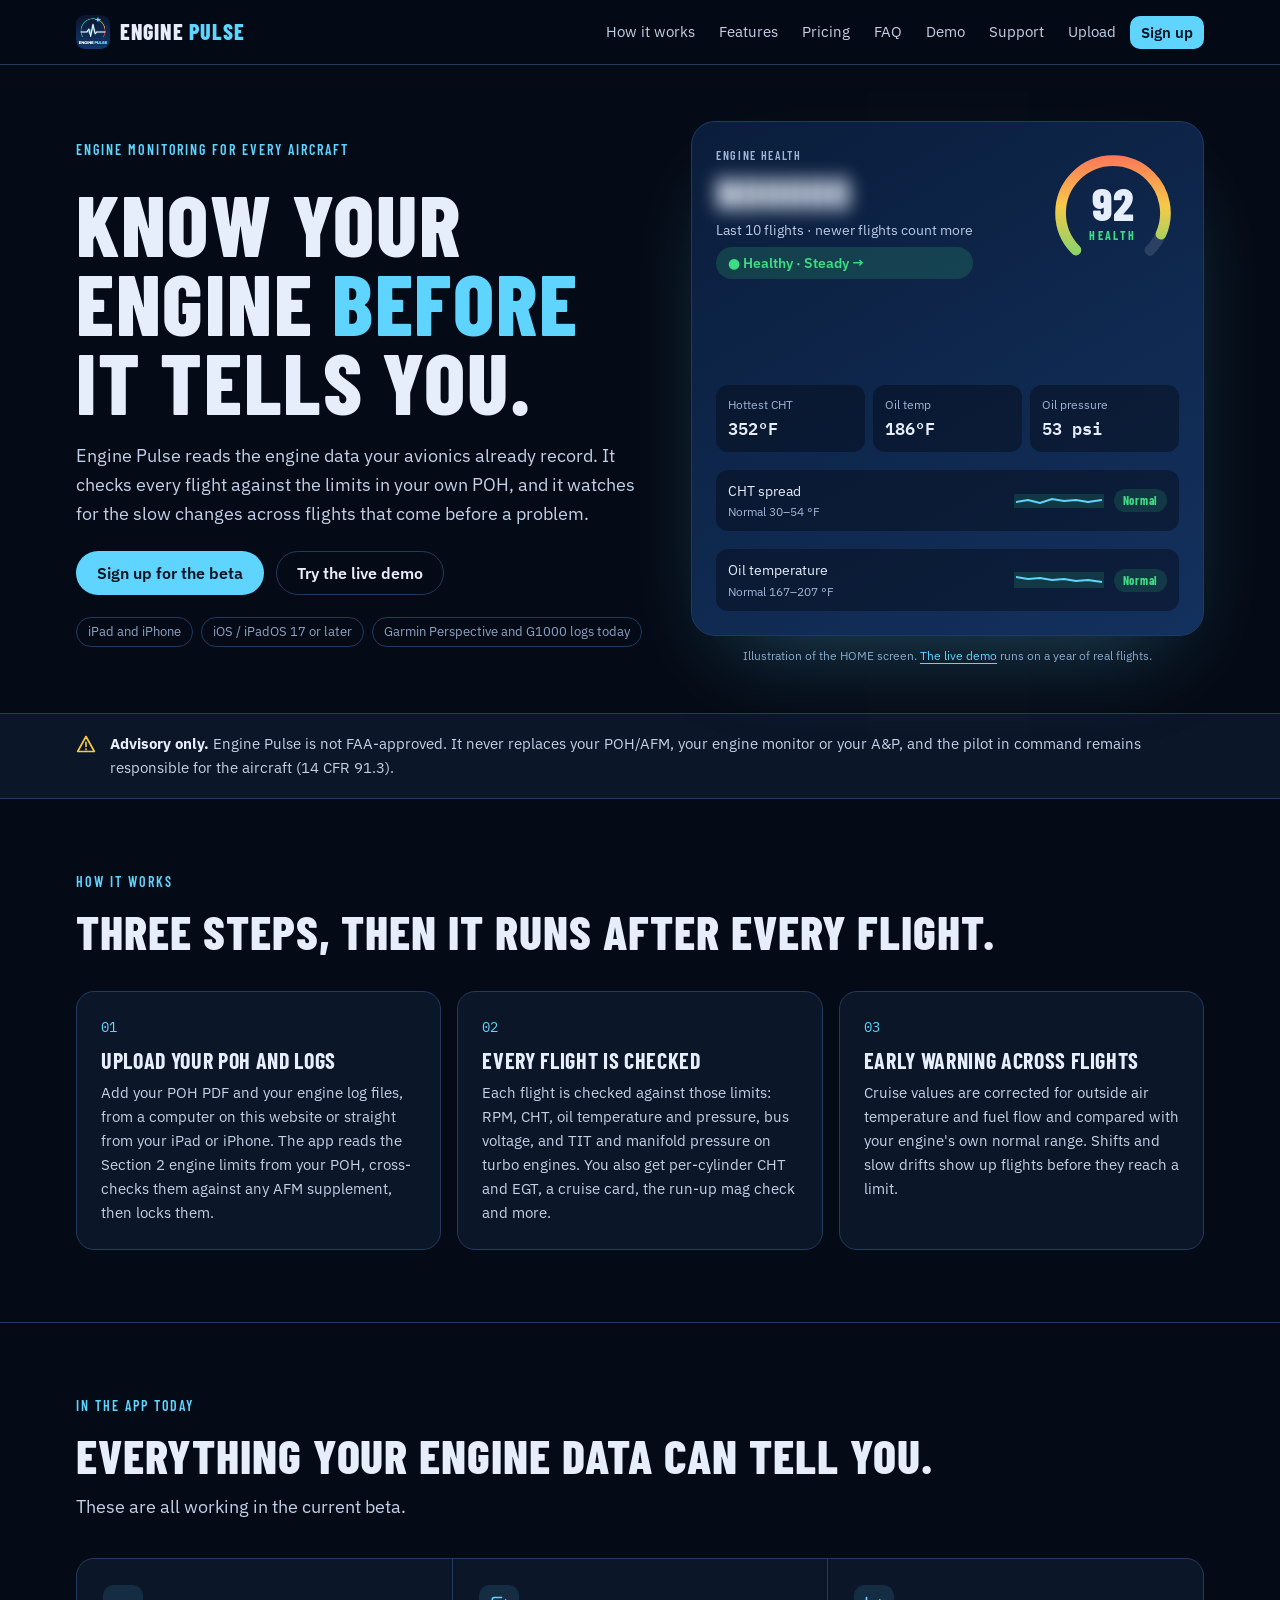
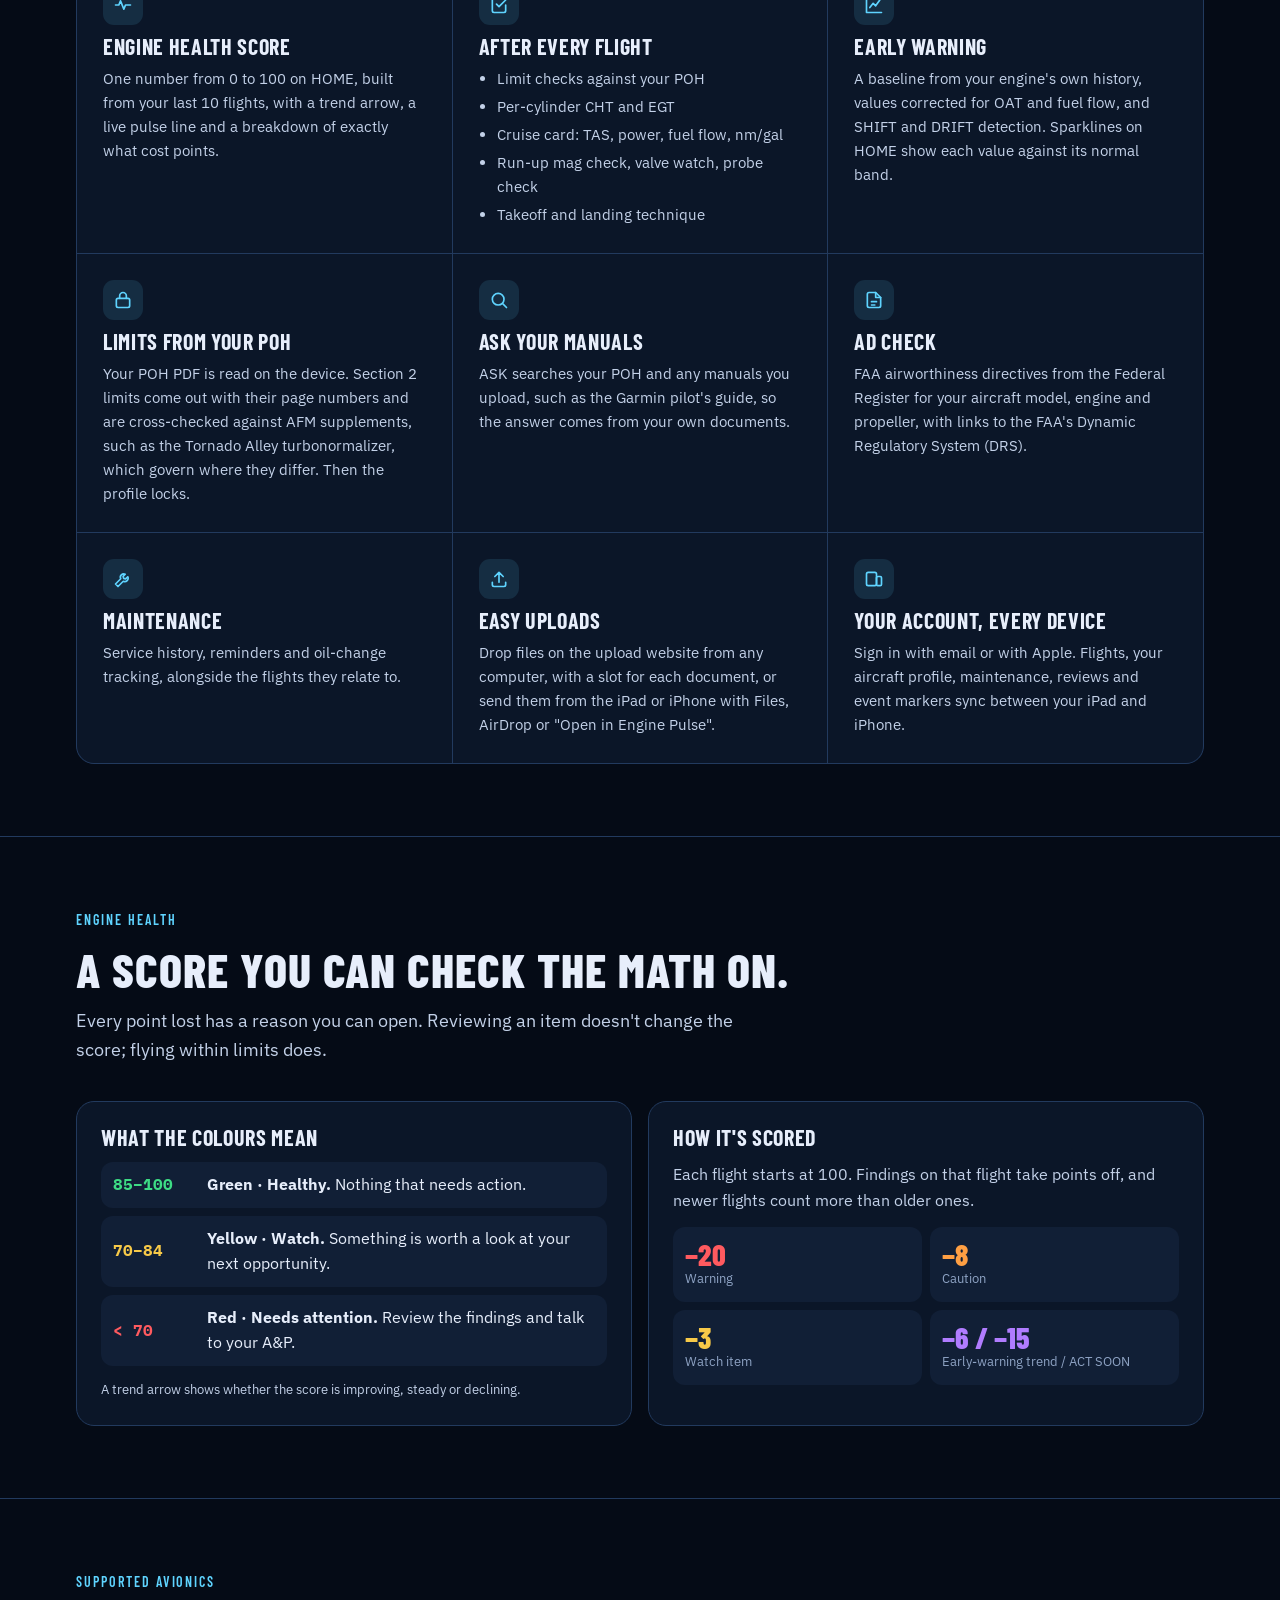
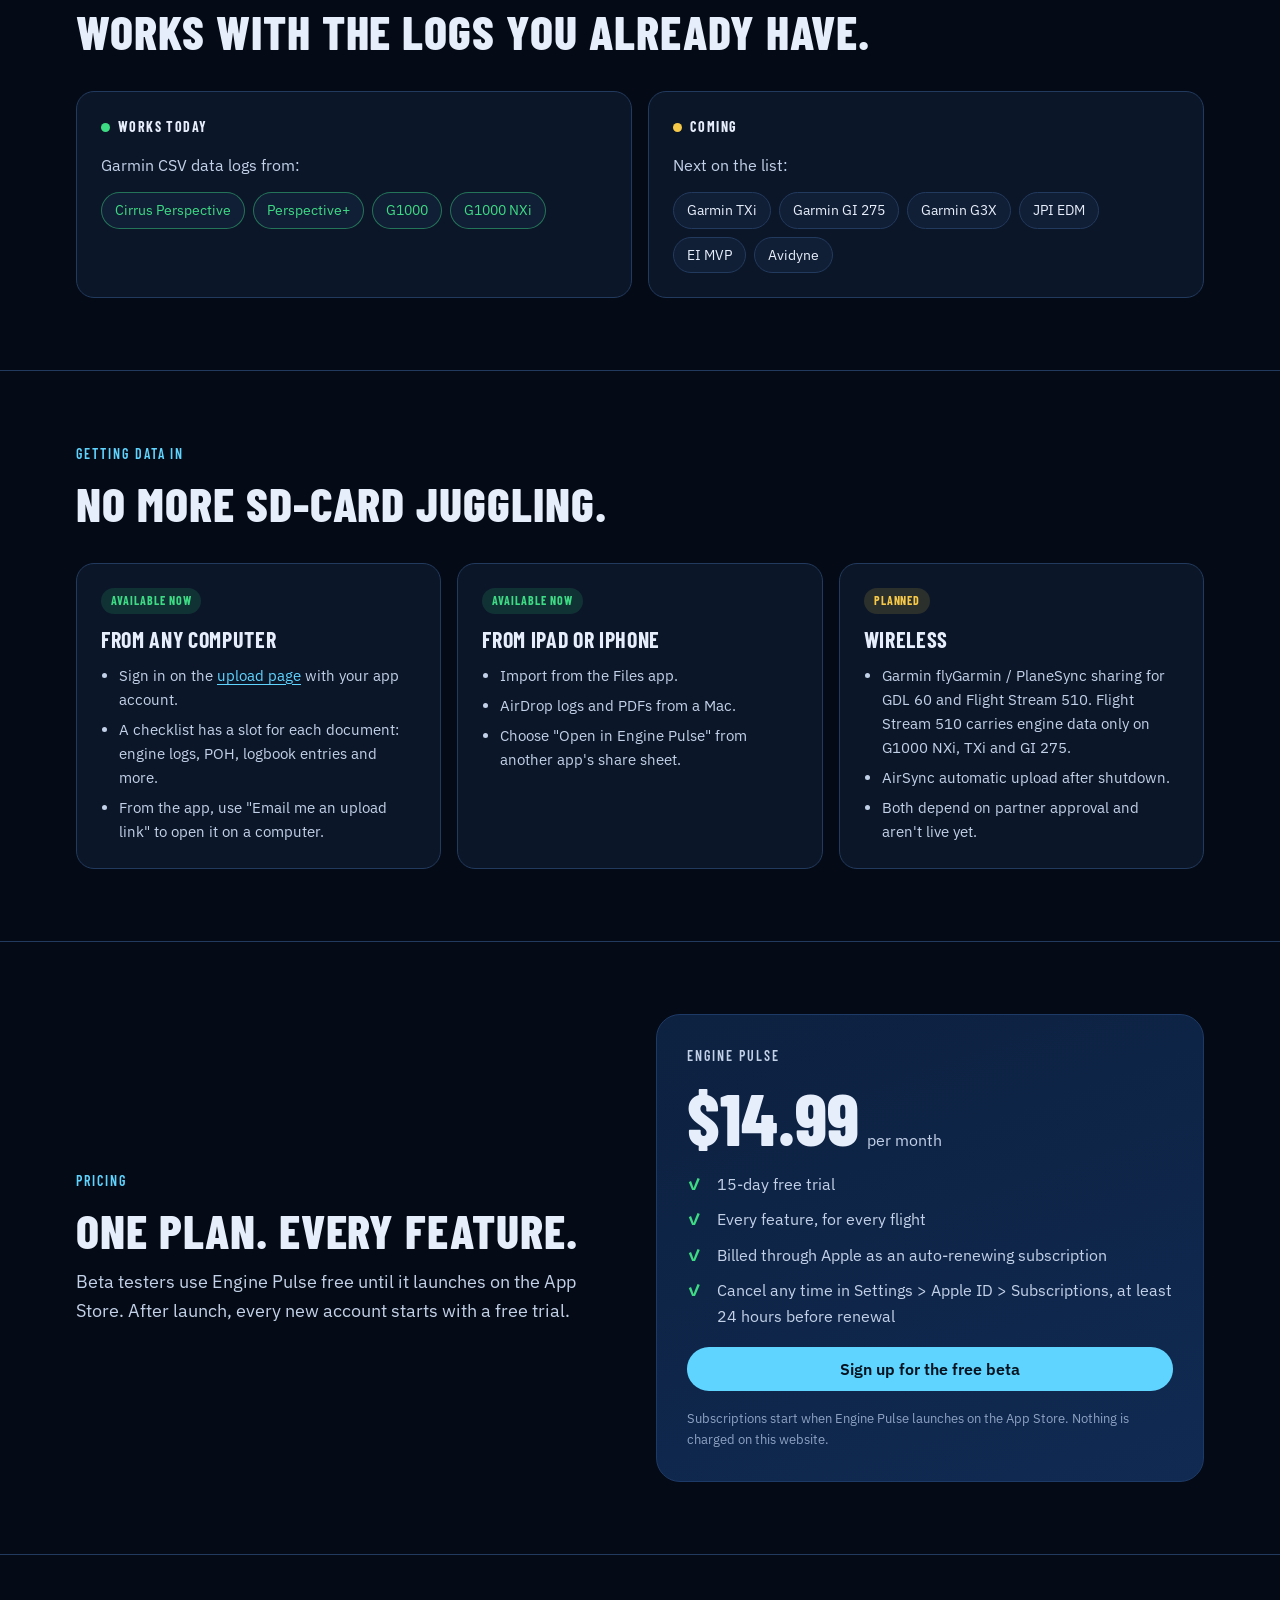
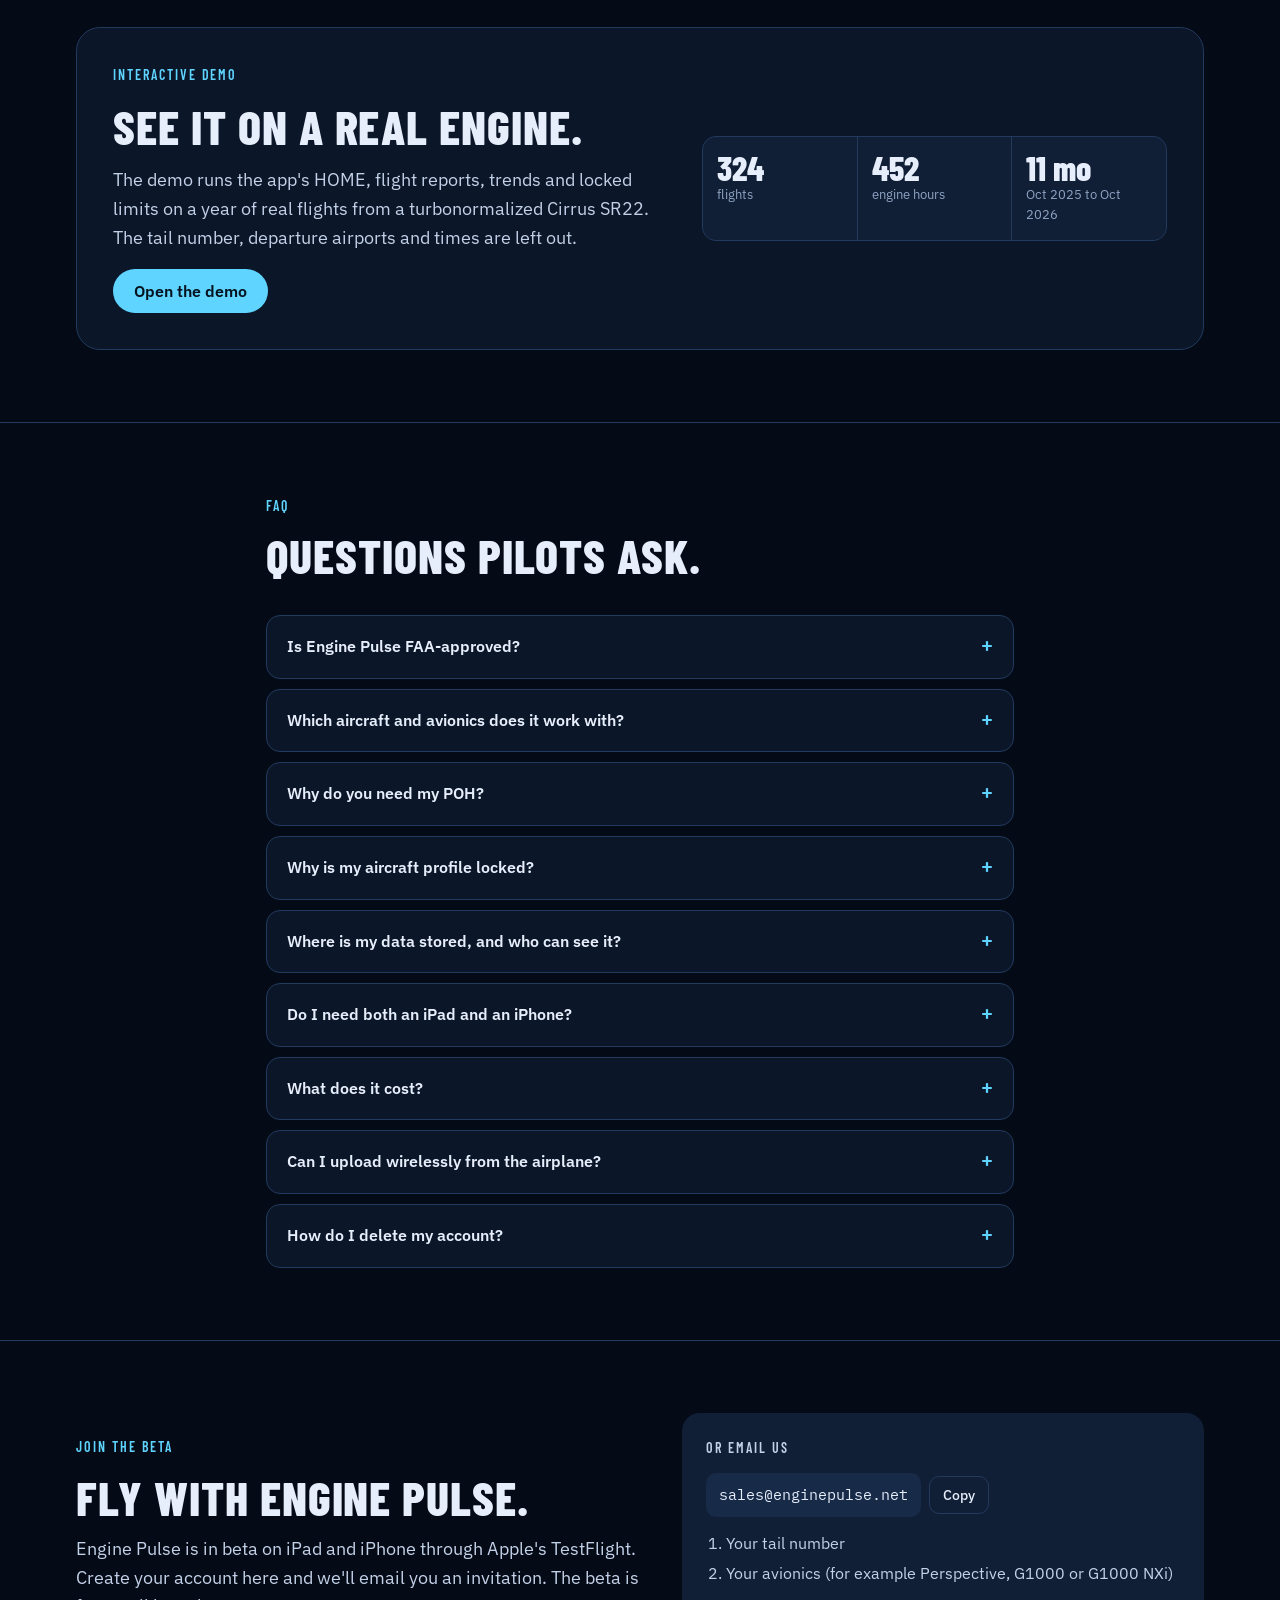
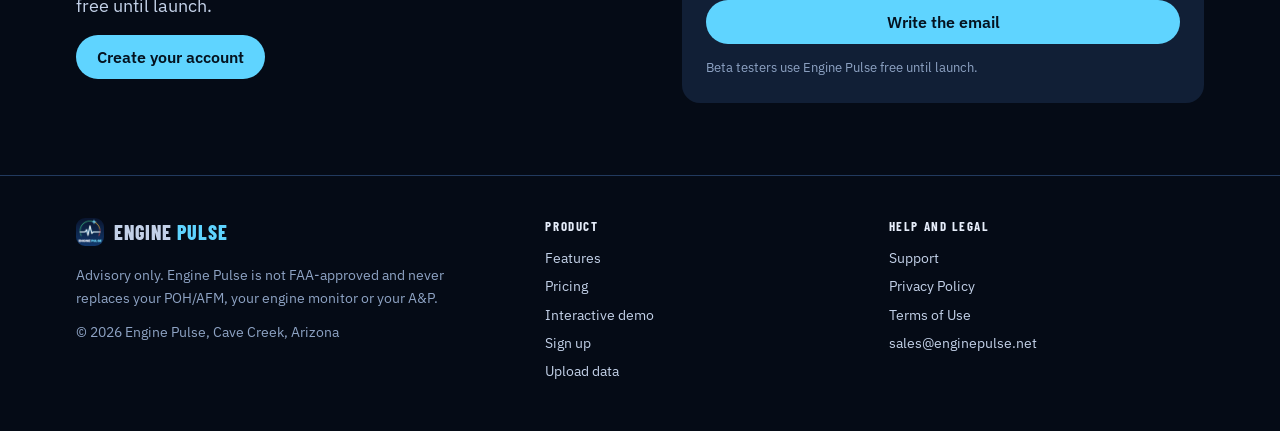
==== commit 6c1ccfe8: "Website: don't limit Engine Pulse to piston aircraft Home page description, hero, FAQ and demo now s" ====
--- a/web/index.html
+++ b/web/index.html
@@ -13,7 +13,7 @@
 </script>
 <meta name="viewport" content="width=device-width, initial-scale=1, viewport-fit=cover">
 <title>Engine Pulse</title>
-<meta name="description" content="Engine Pulse checks every flight against your own POH limits and watches for slow changes across flights. Engine monitoring for piston aircraft on iPad and iPhone.">
+<meta name="description" content="Engine Pulse checks every flight against your own POH limits and watches for slow changes across flights. Engine monitoring for your aircraft on iPad and iPhone.">
 <meta property="og:title" content="Engine Pulse: know your engine before it tells you">
 <meta property="og:description" content="Post-flight engine checks against your POH, early warning across flights and a 0-100 engine health score. iPad and iPhone.">
 <meta property="og:type" content="website">
@@ -51,7 +51,7 @@
 <main id="main">
   <div class="wrap hero">
     <div class="hero-copy">
-      <span class="eyebrow">Engine monitoring for piston aircraft</span>
+      <span class="eyebrow">Engine monitoring for every aircraft</span>
       <h1>Know your engine <em>before</em> it tells you.</h1>
       <p class="lede">Engine Pulse reads the engine data your avionics already record. It checks every flight against the limits in your own POH, and it watches for the slow changes across flights that come before a problem.</p>
       <div class="ctas">
@@ -350,7 +350,7 @@
         </details>
         <details>
           <summary>Which aircraft and avionics does it work with?</summary>
-          <div><p>Piston aircraft whose avionics record Garmin CSV data logs: Cirrus Perspective, Perspective+, G1000 and G1000 NXi. Garmin TXi, GI 275 and G3X, JPI EDM, EI MVP and Avidyne are coming.</p></div>
+          <div><p>Any aircraft whose avionics record Garmin CSV data logs: Cirrus Perspective, Perspective+, G1000 and G1000 NXi. Garmin TXi, GI 275 and G3X, JPI EDM, EI MVP and Avidyne are coming.</p></div>
         </details>
         <details>
           <summary>Why do you need my POH?</summary>
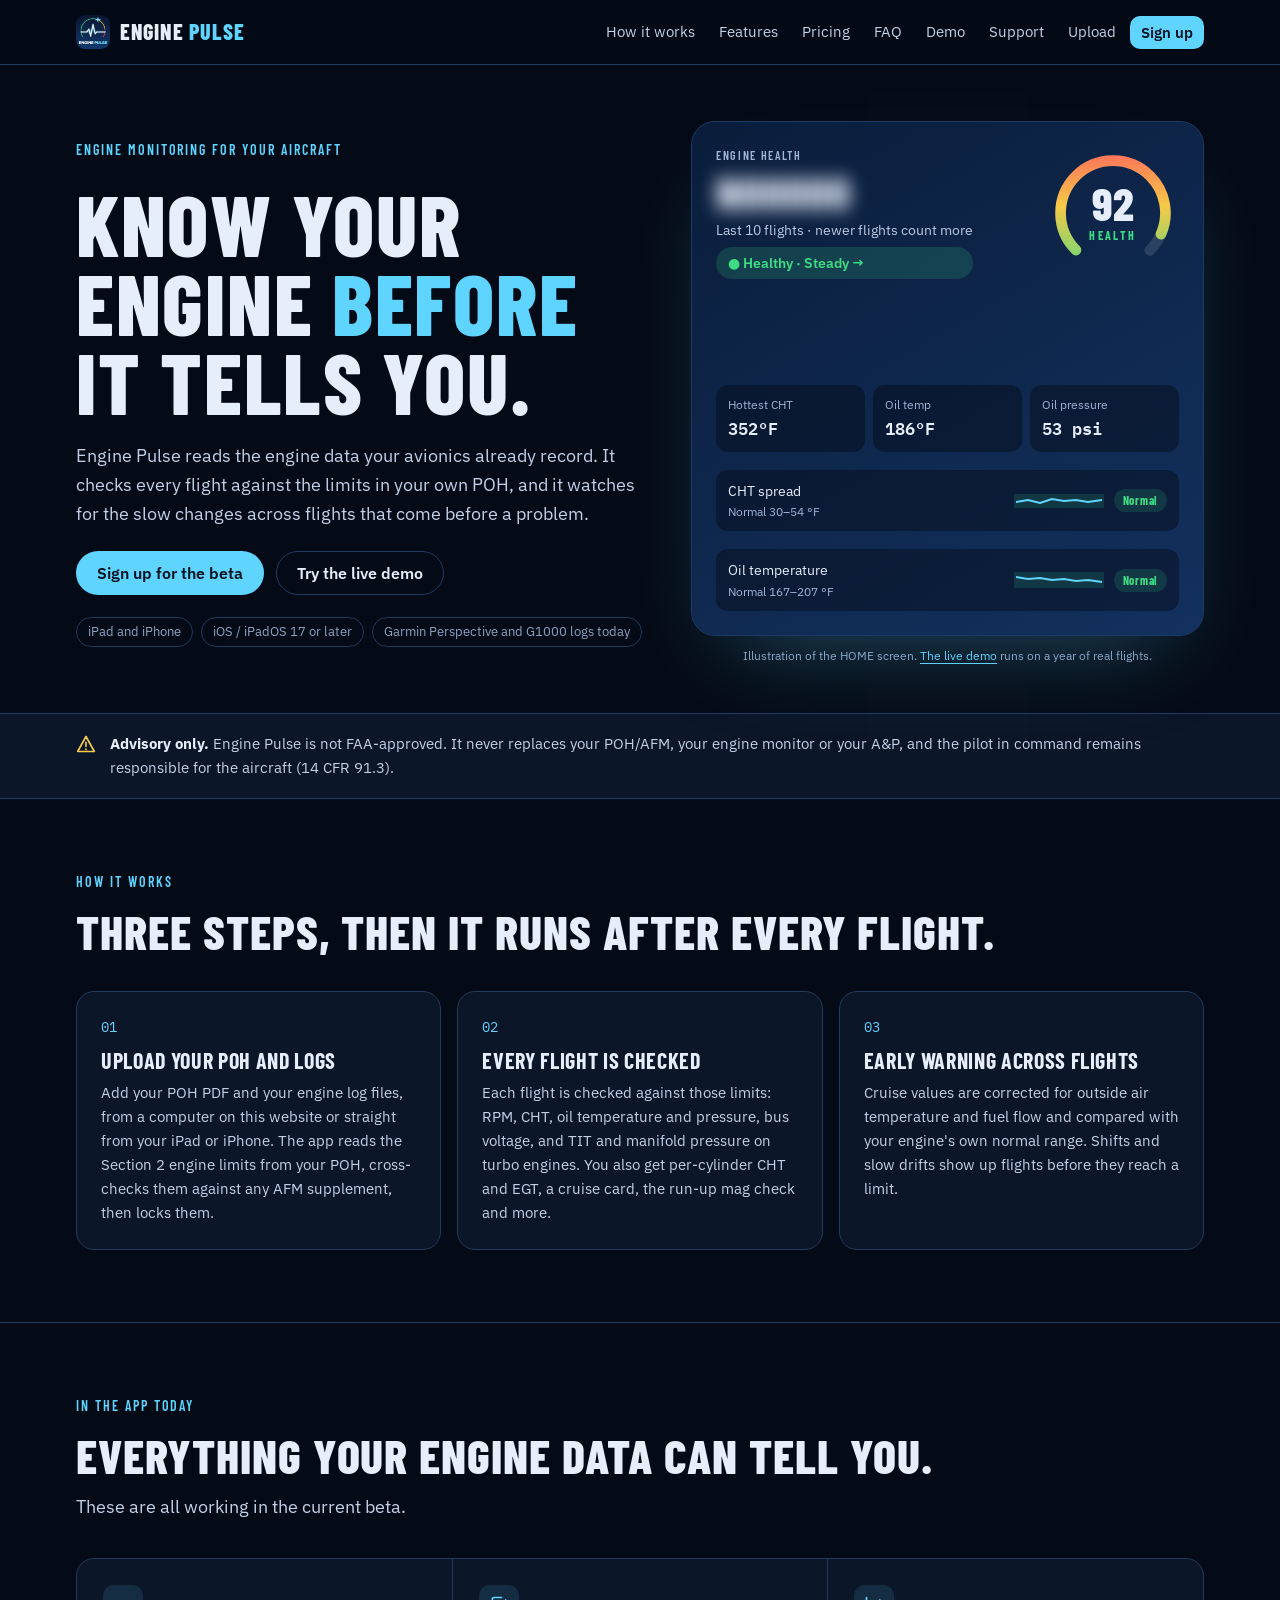
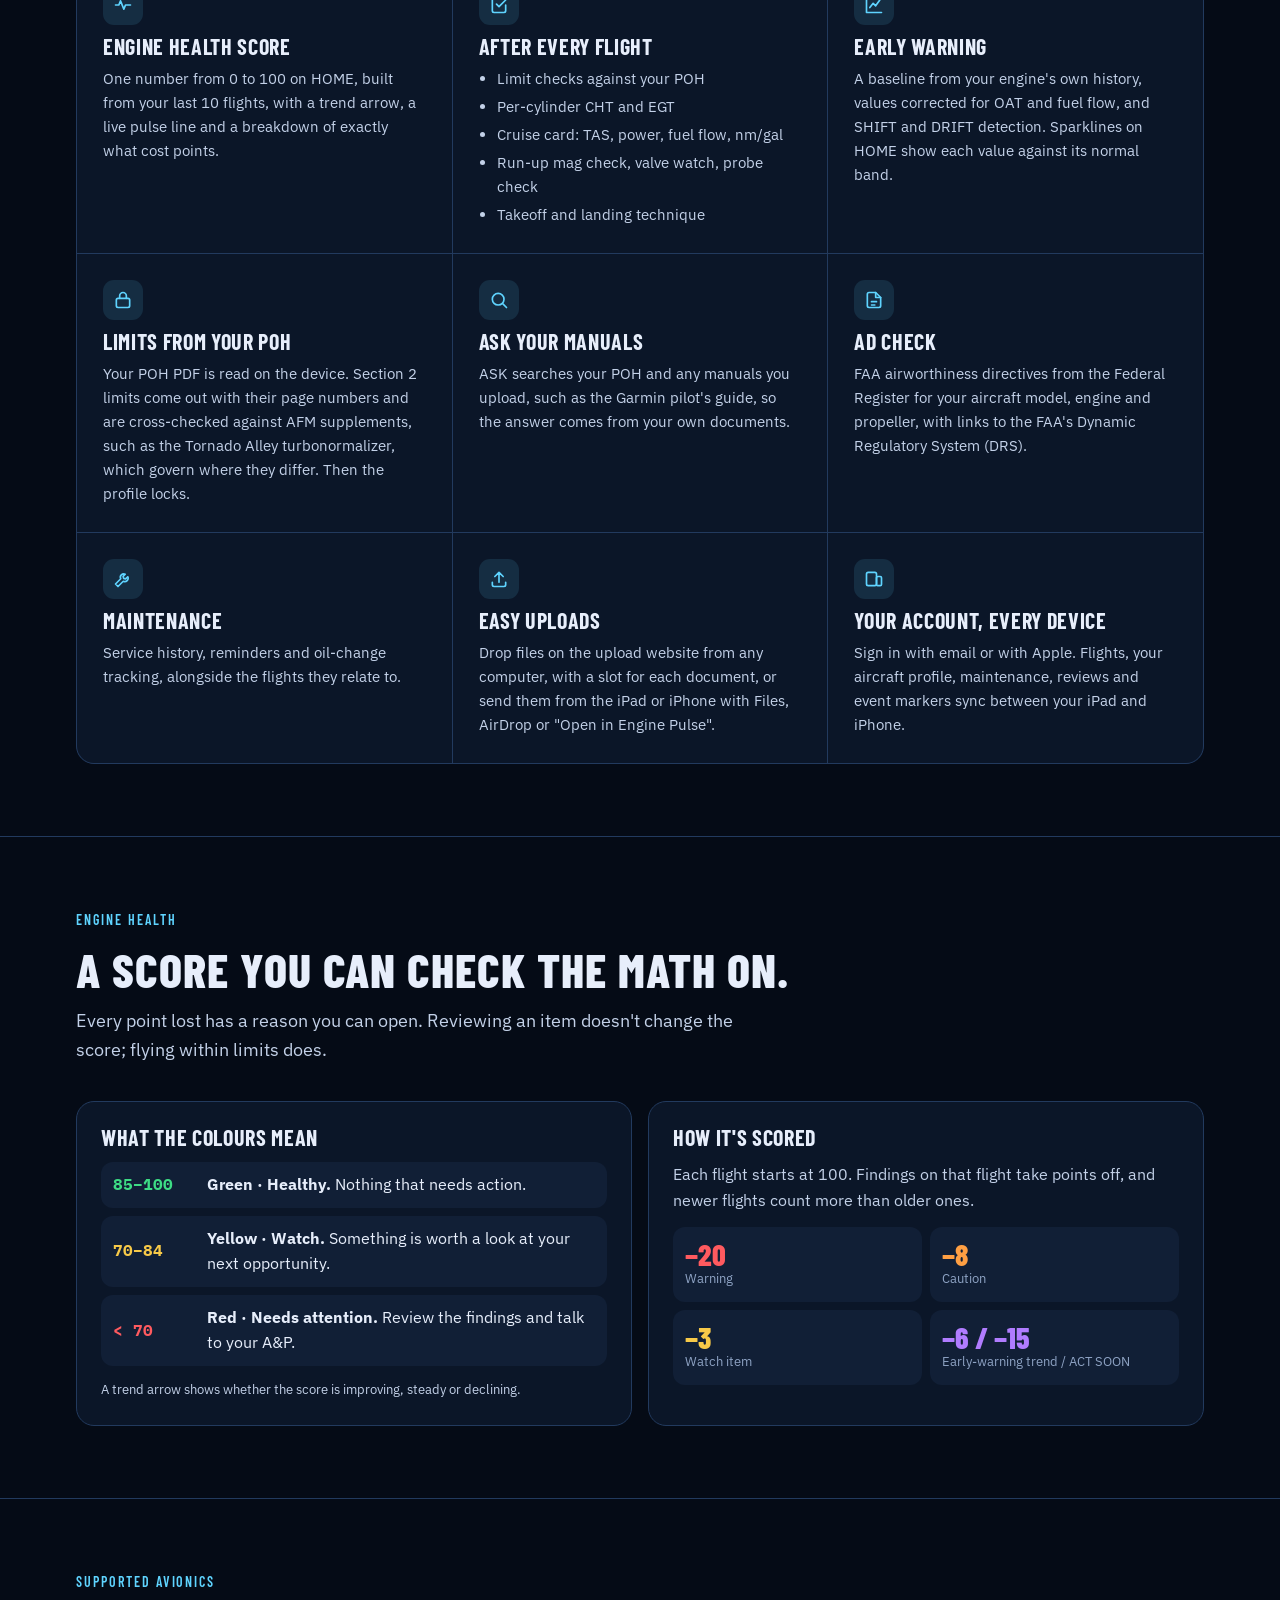
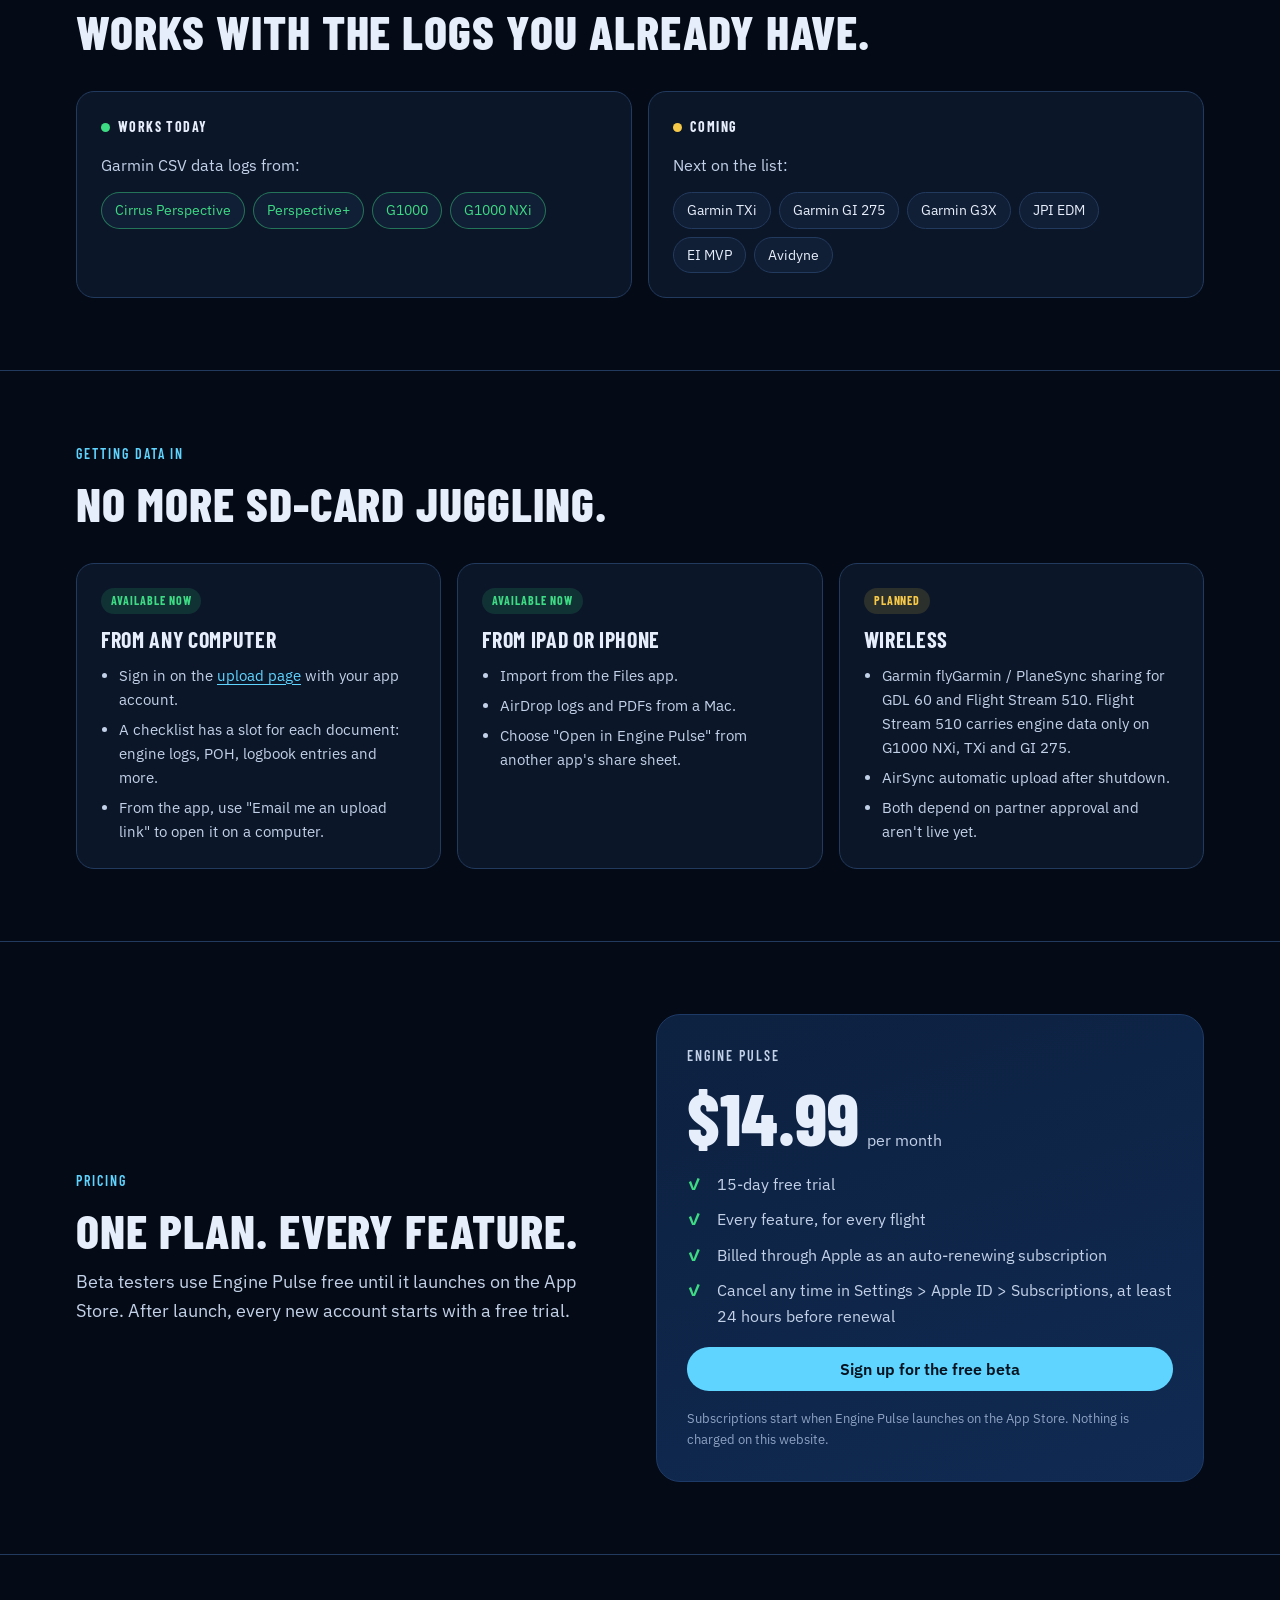
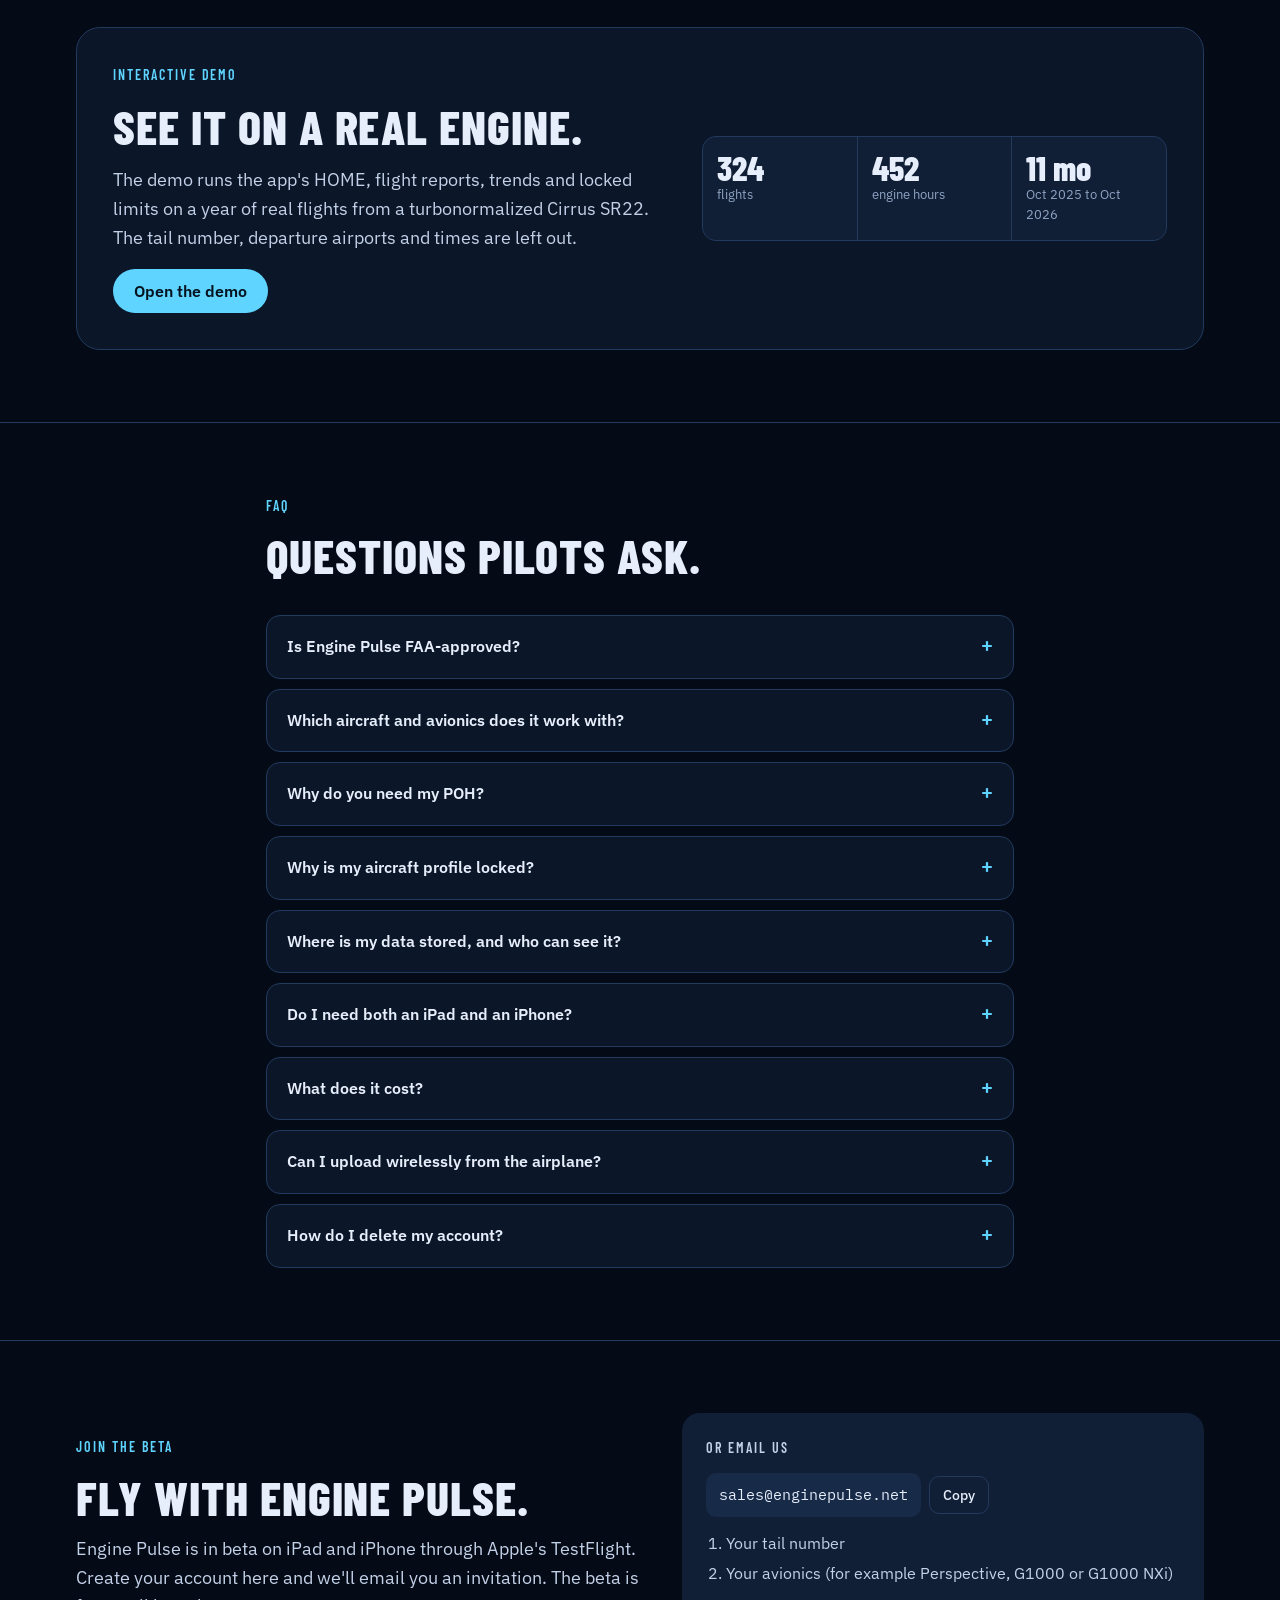
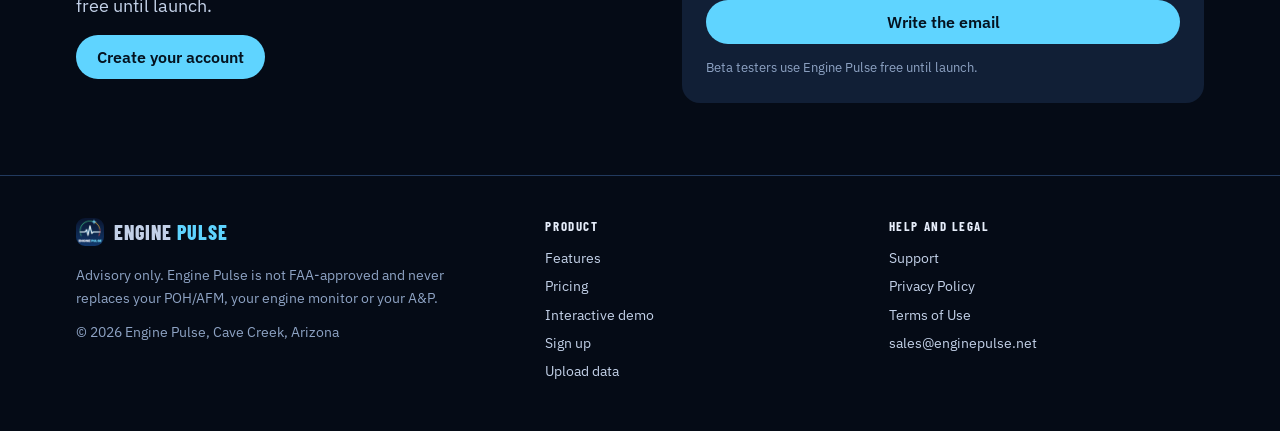
==== commit 18448678: "Website: "engine monitoring for your aircraft" Hero and demo eyebrow say "your aircraft" instead of " ====
--- a/web/index.html
+++ b/web/index.html
@@ -51,7 +51,7 @@
 <main id="main">
   <div class="wrap hero">
     <div class="hero-copy">
-      <span class="eyebrow">Engine monitoring for every aircraft</span>
+      <span class="eyebrow">Engine monitoring for your aircraft</span>
       <h1>Know your engine <em>before</em> it tells you.</h1>
       <p class="lede">Engine Pulse reads the engine data your avionics already record. It checks every flight against the limits in your own POH, and it watches for the slow changes across flights that come before a problem.</p>
       <div class="ctas">
@@ -350,7 +350,7 @@
         </details>
         <details>
           <summary>Which aircraft and avionics does it work with?</summary>
-          <div><p>Any aircraft whose avionics record Garmin CSV data logs: Cirrus Perspective, Perspective+, G1000 and G1000 NXi. Garmin TXi, GI 275 and G3X, JPI EDM, EI MVP and Avidyne are coming.</p></div>
+          <div><p>Your aircraft, if its avionics record Garmin CSV data logs: Cirrus Perspective, Perspective+, G1000 and G1000 NXi. Garmin TXi, GI 275 and G3X, JPI EDM, EI MVP and Avidyne are coming.</p></div>
         </details>
         <details>
           <summary>Why do you need my POH?</summary>
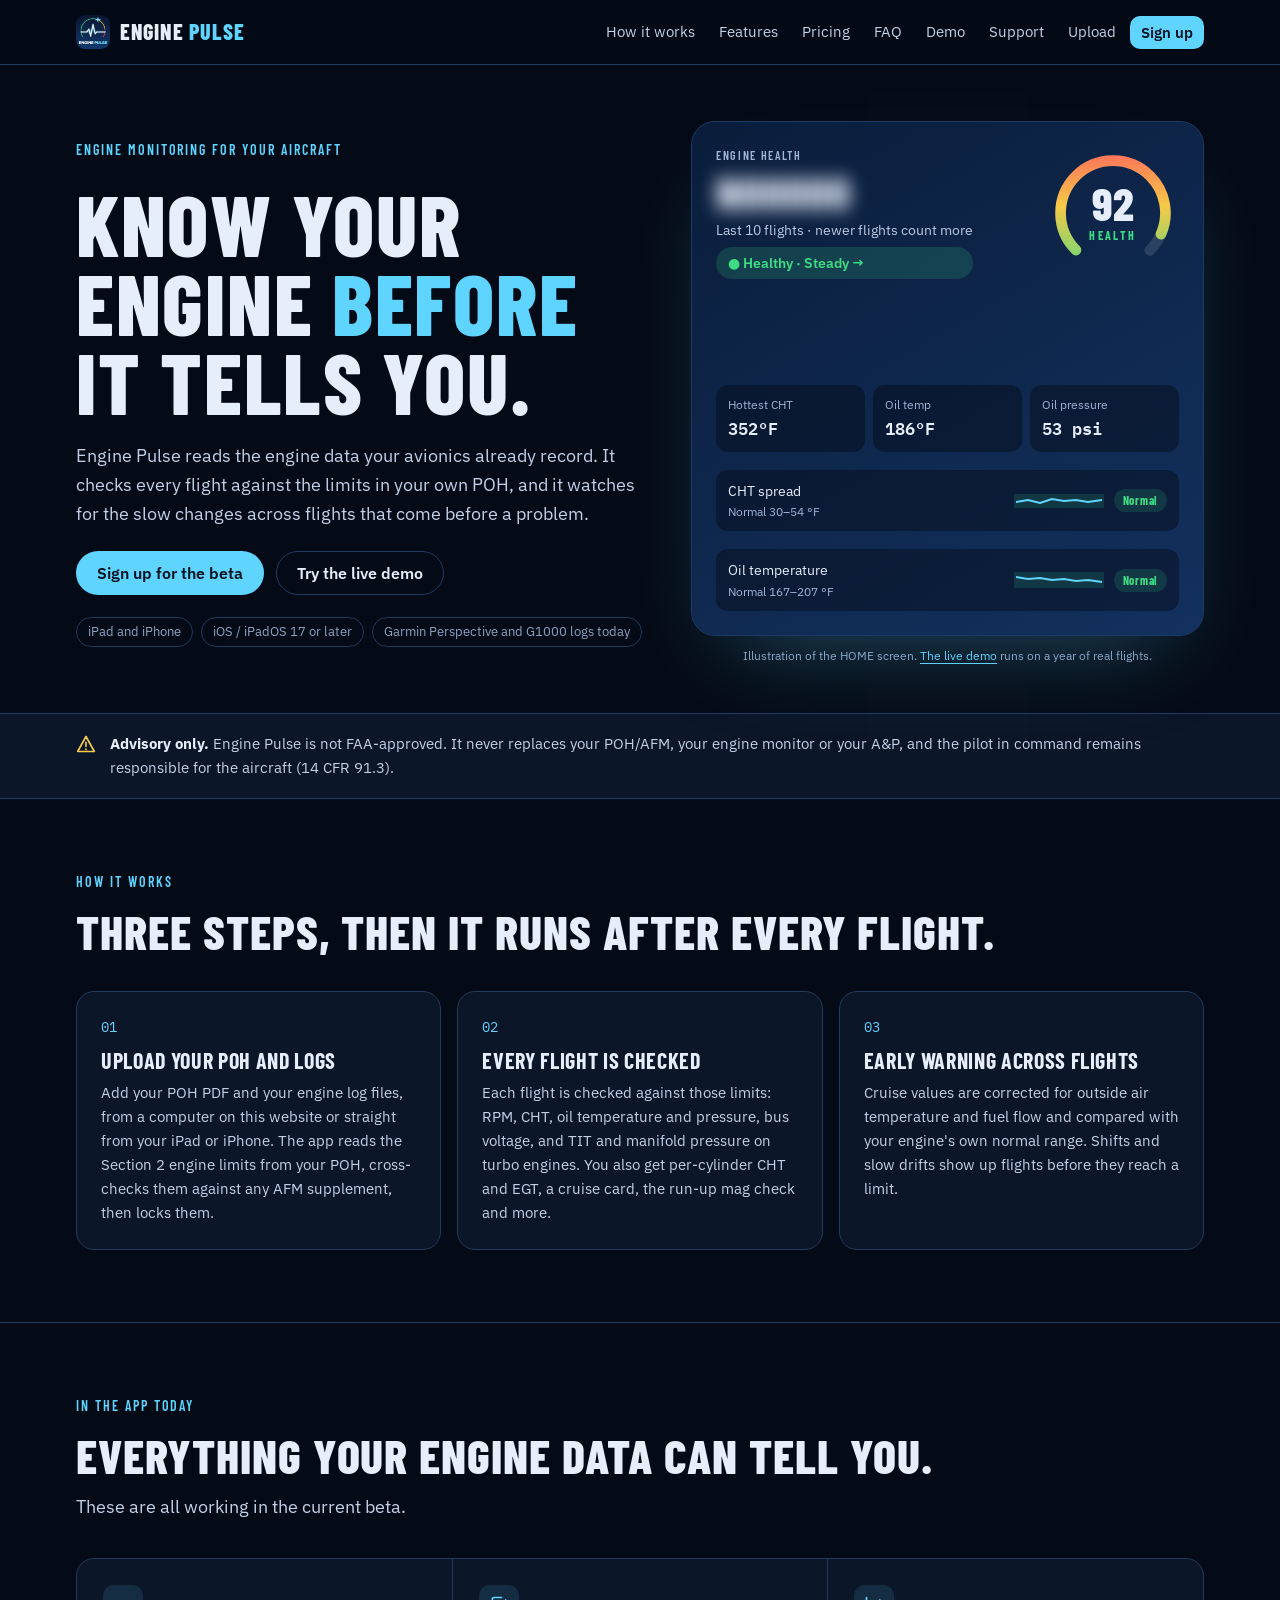
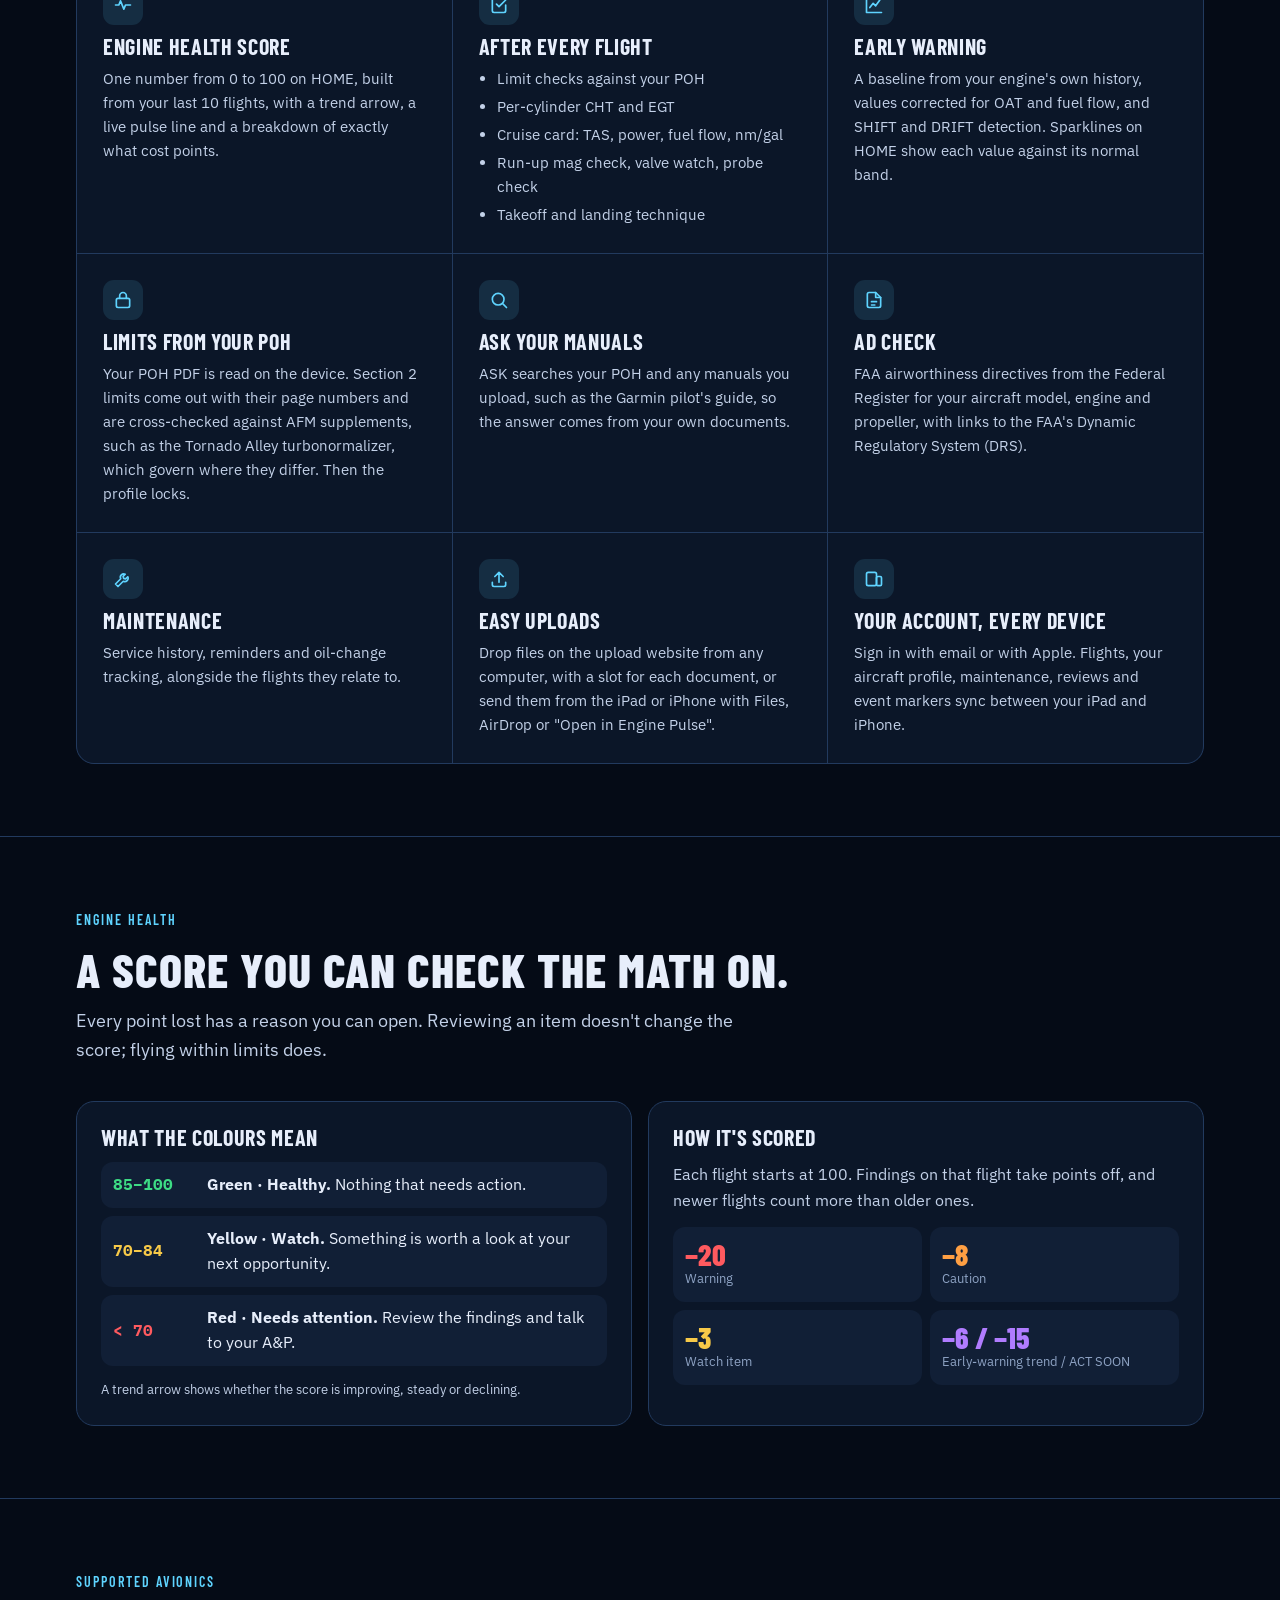
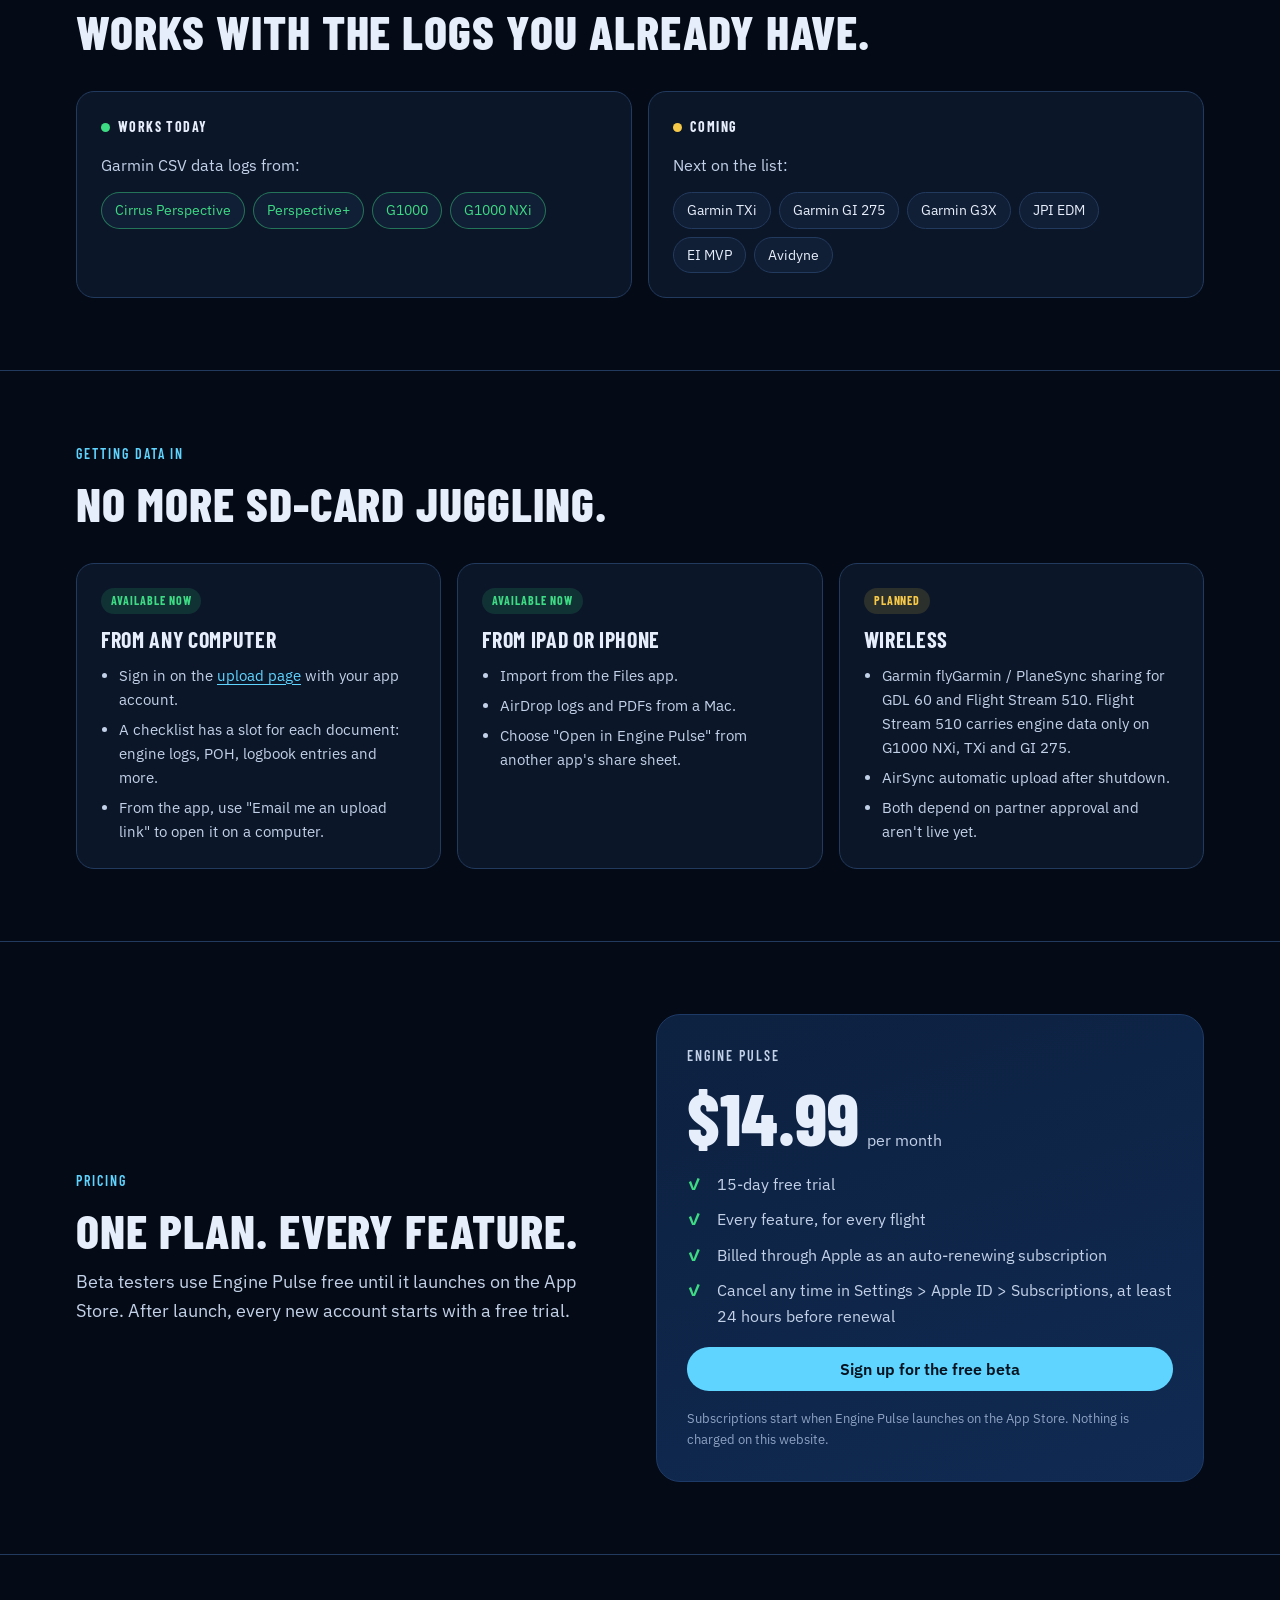
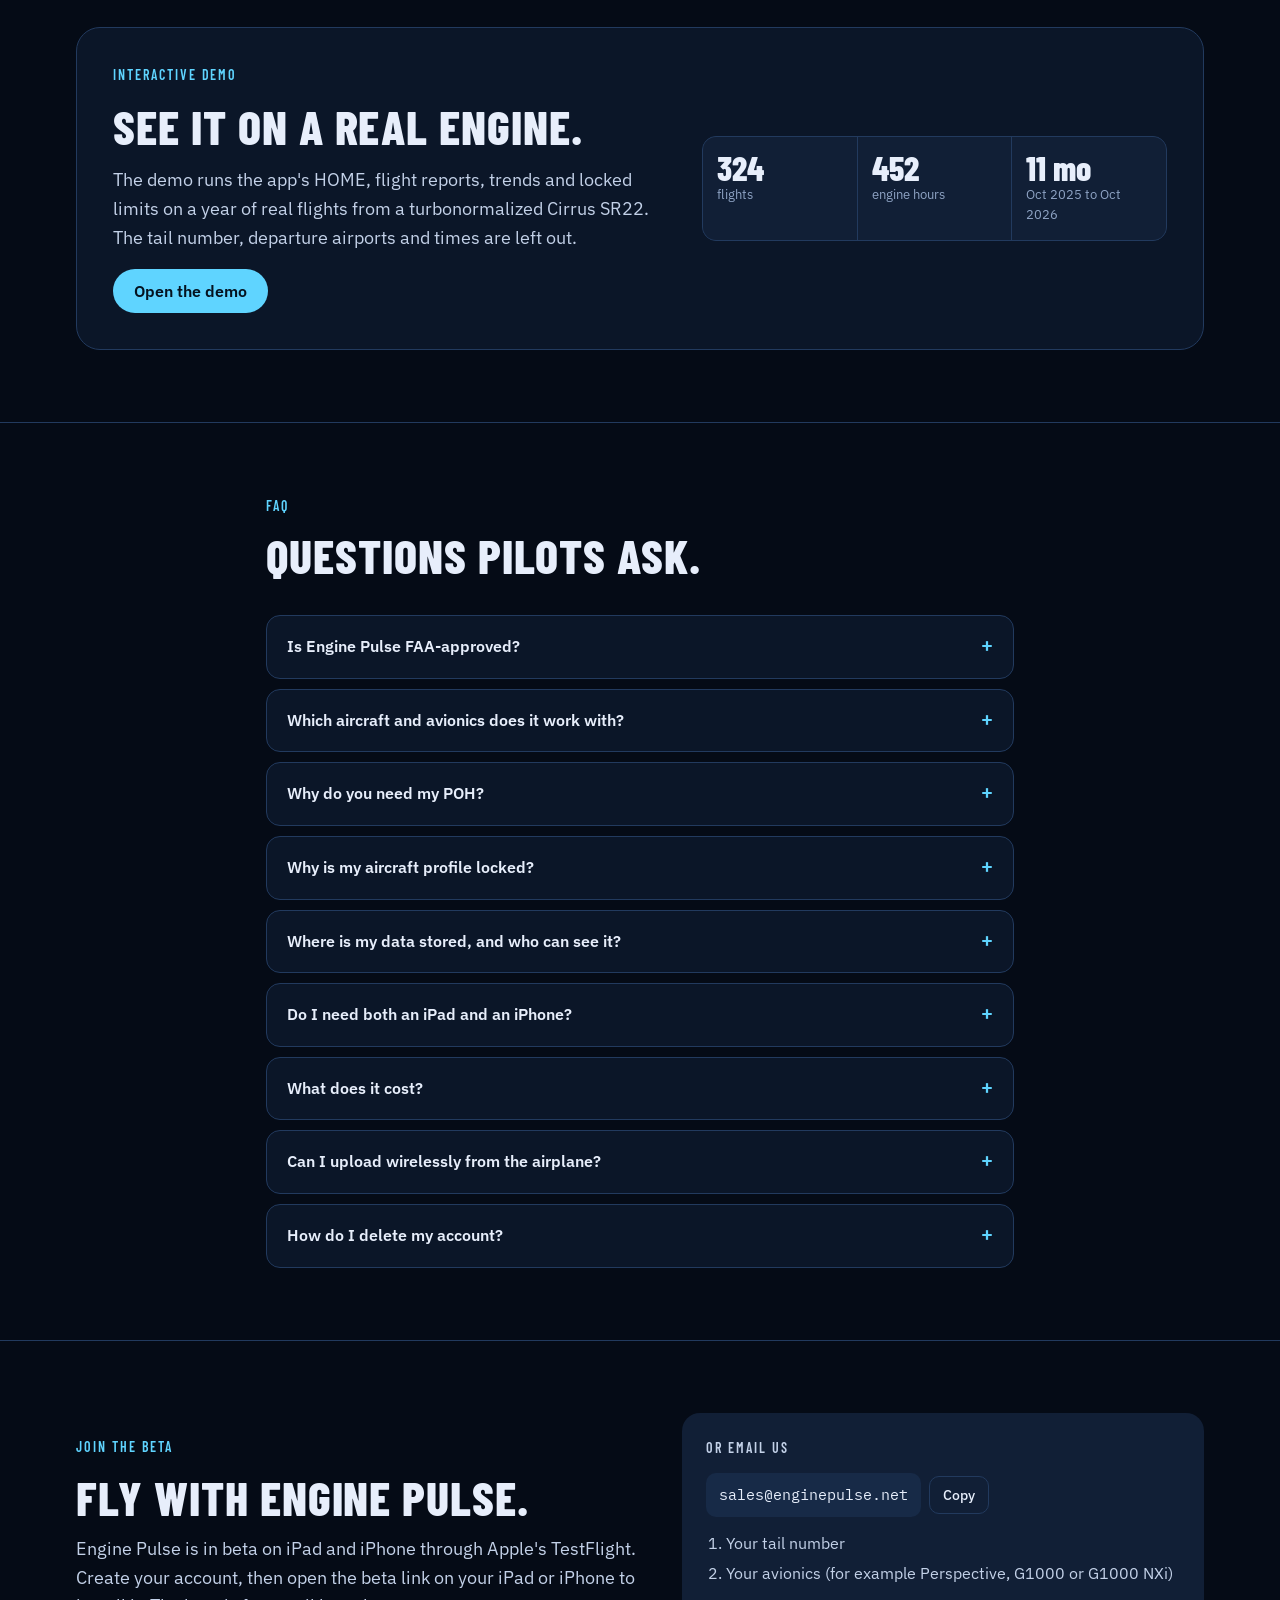
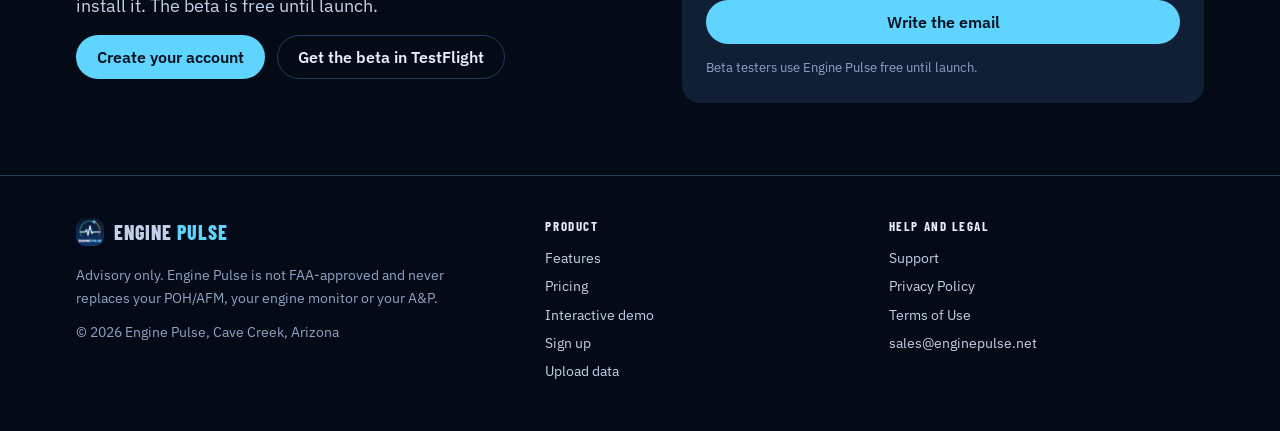
==== commit 3c90c3cc: "Website: send testers straight to the public TestFlight link Sign-up promised an emailed invitation," ====
--- a/web/index.html
+++ b/web/index.html
@@ -389,8 +389,8 @@
       <div class="section-head" style="margin:0">
         <span class="eyebrow">Join the beta</span>
         <h2>Fly with Engine Pulse.</h2>
-        <p class="lede">Engine Pulse is in beta on iPad and iPhone through Apple's TestFlight. Create your account here and we'll email you an invitation. The beta is free until launch.</p>
-        <div class="ctas"><a class="btn btn-primary" href="signup/">Create your account</a></div>
+        <p class="lede">Engine Pulse is in beta on iPad and iPhone through Apple's TestFlight. Create your account, then open the beta link on your iPad or iPhone to install it. The beta is free until launch.</p>
+        <div class="ctas"><a class="btn btn-primary" href="signup/">Create your account</a><a class="btn btn-ghost" href="https://testflight.apple.com/join/V9XX24Ca">Get the beta in TestFlight</a></div>
       </div>
       <div class="contact">
         <span class="eyebrow" style="color:var(--soft)">Or email us</span>
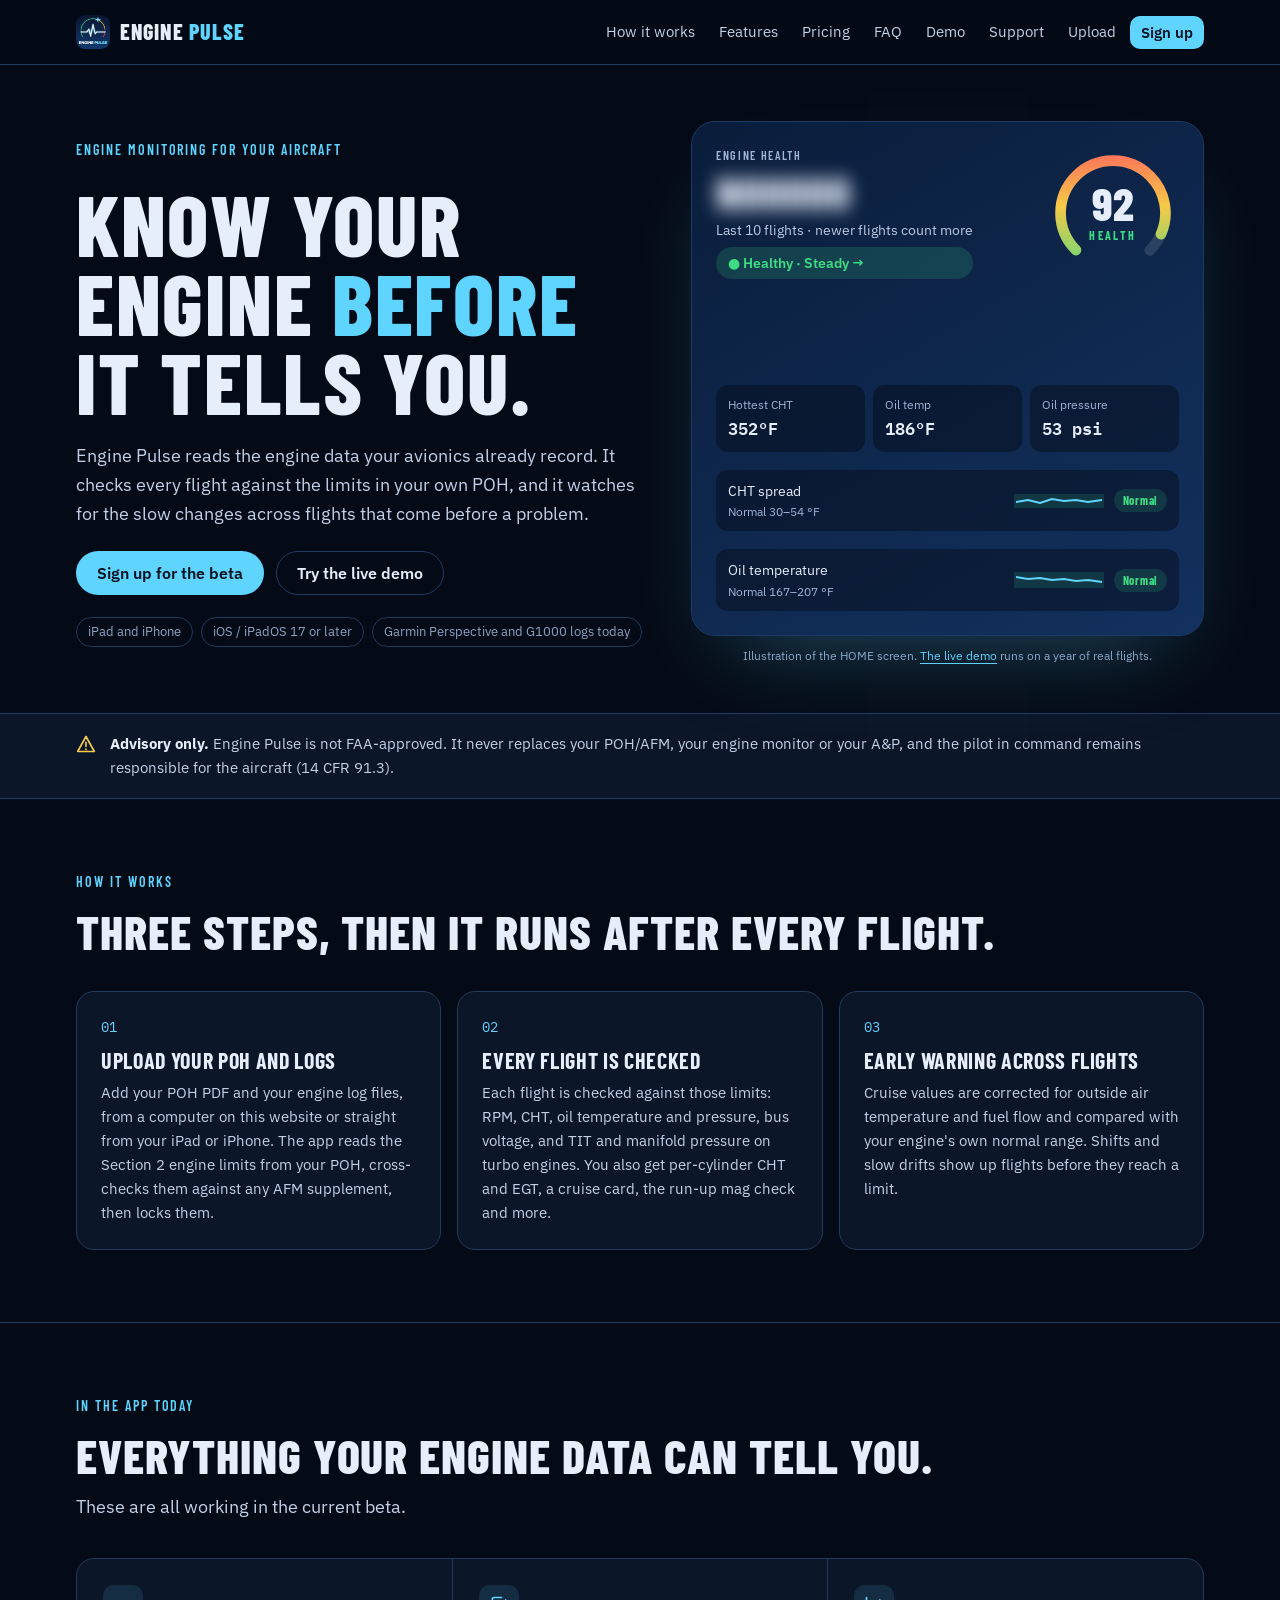
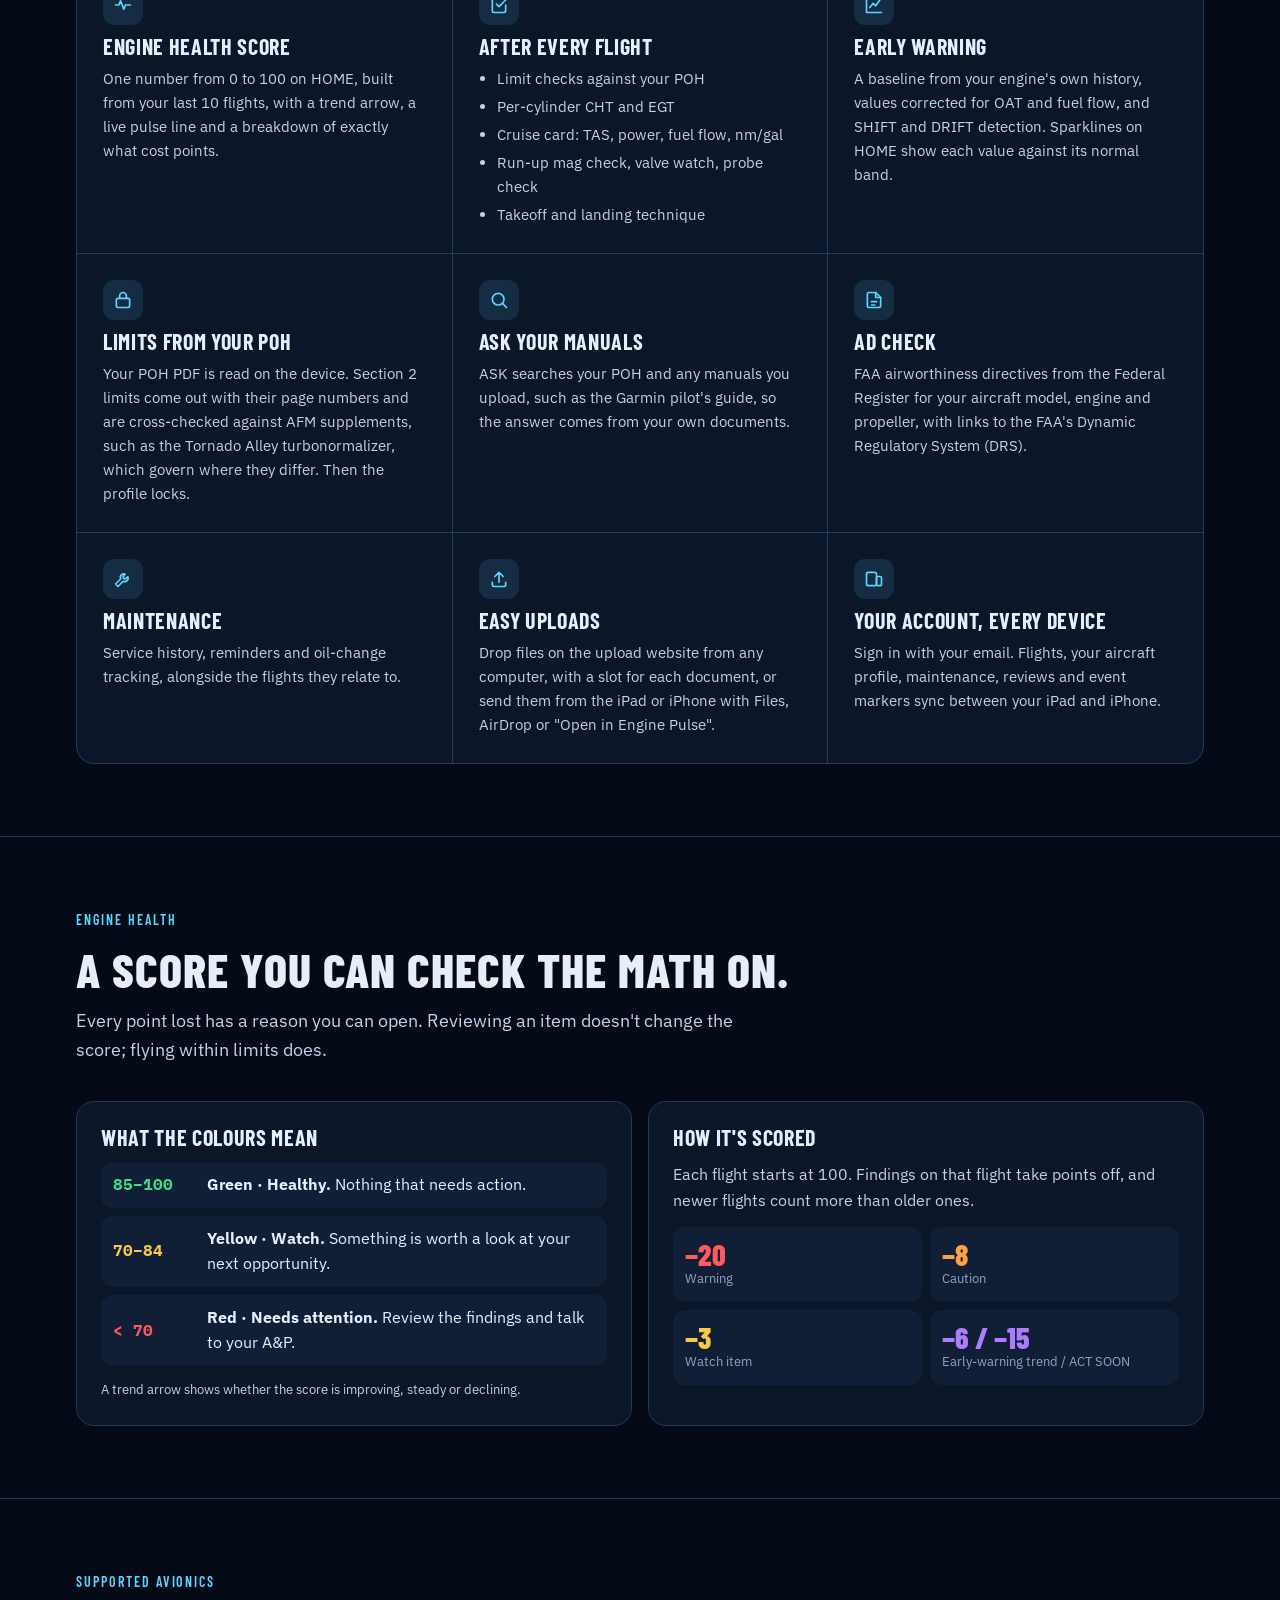
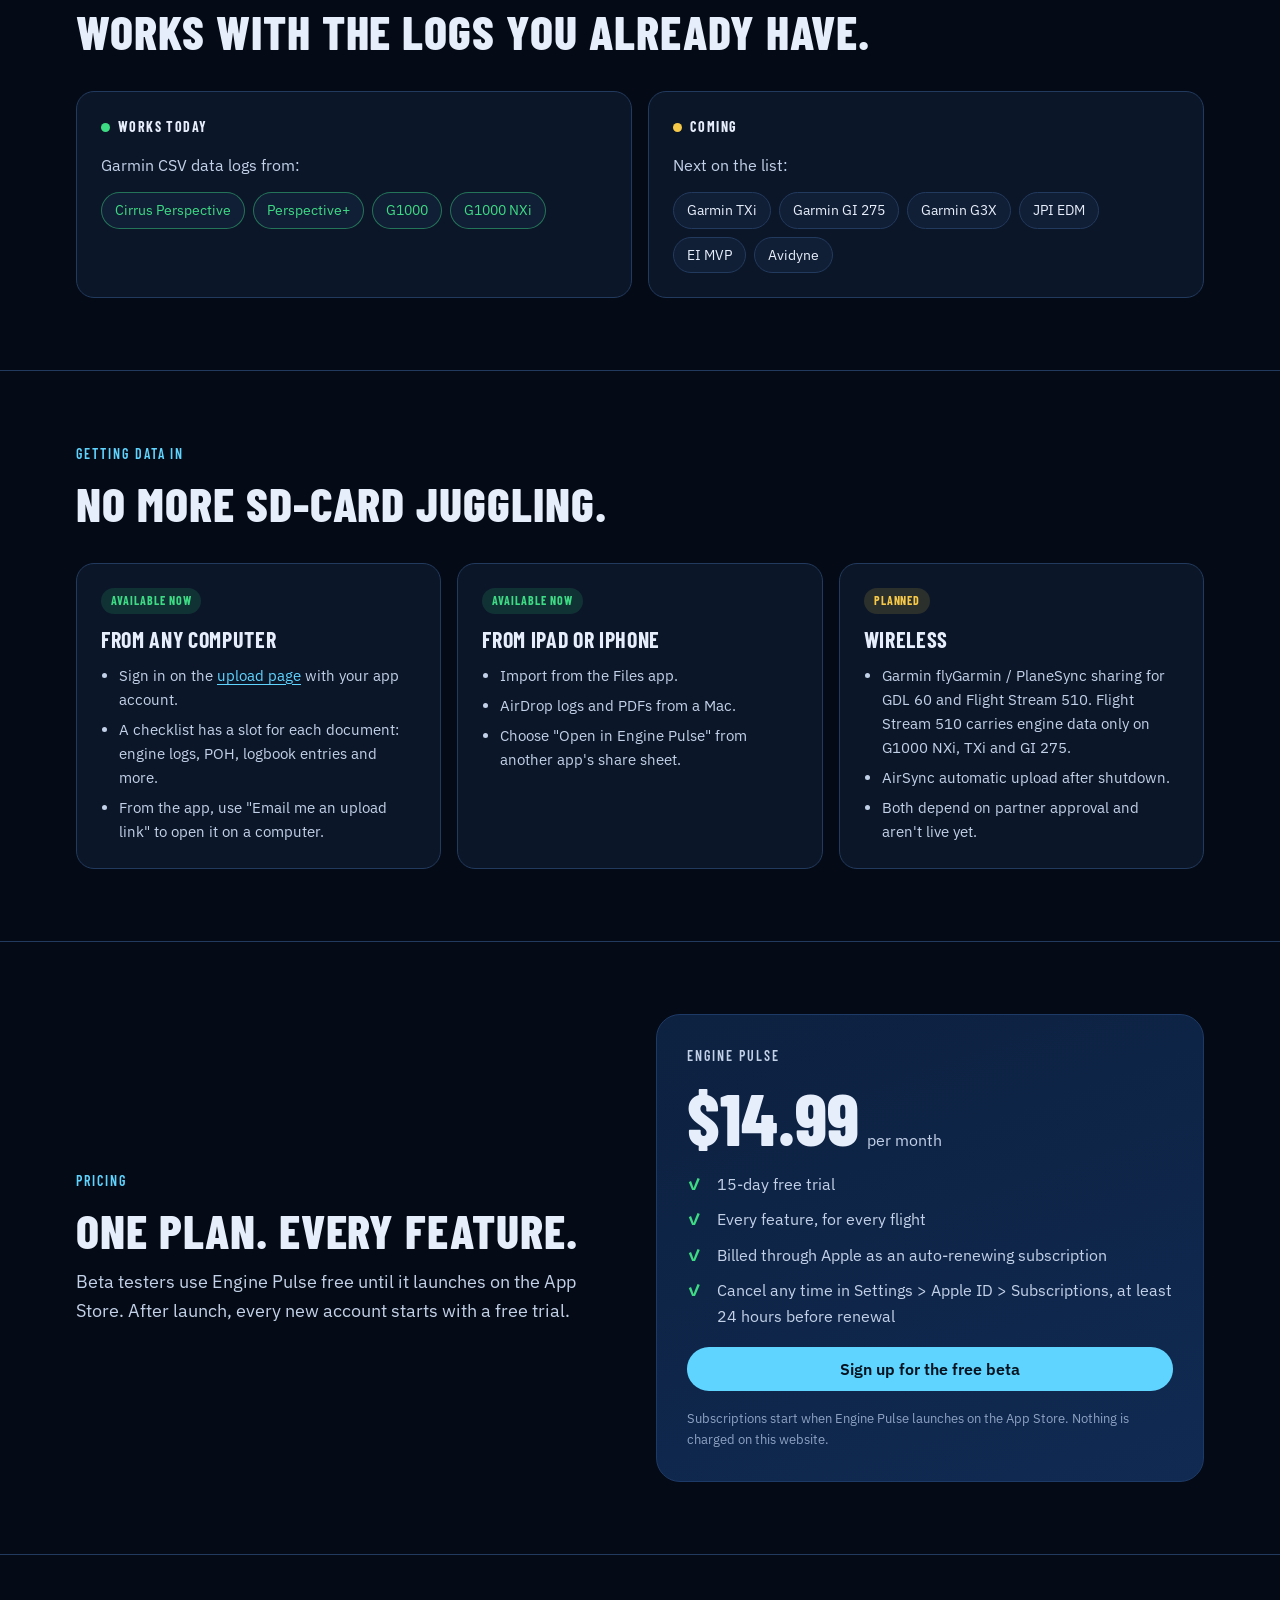
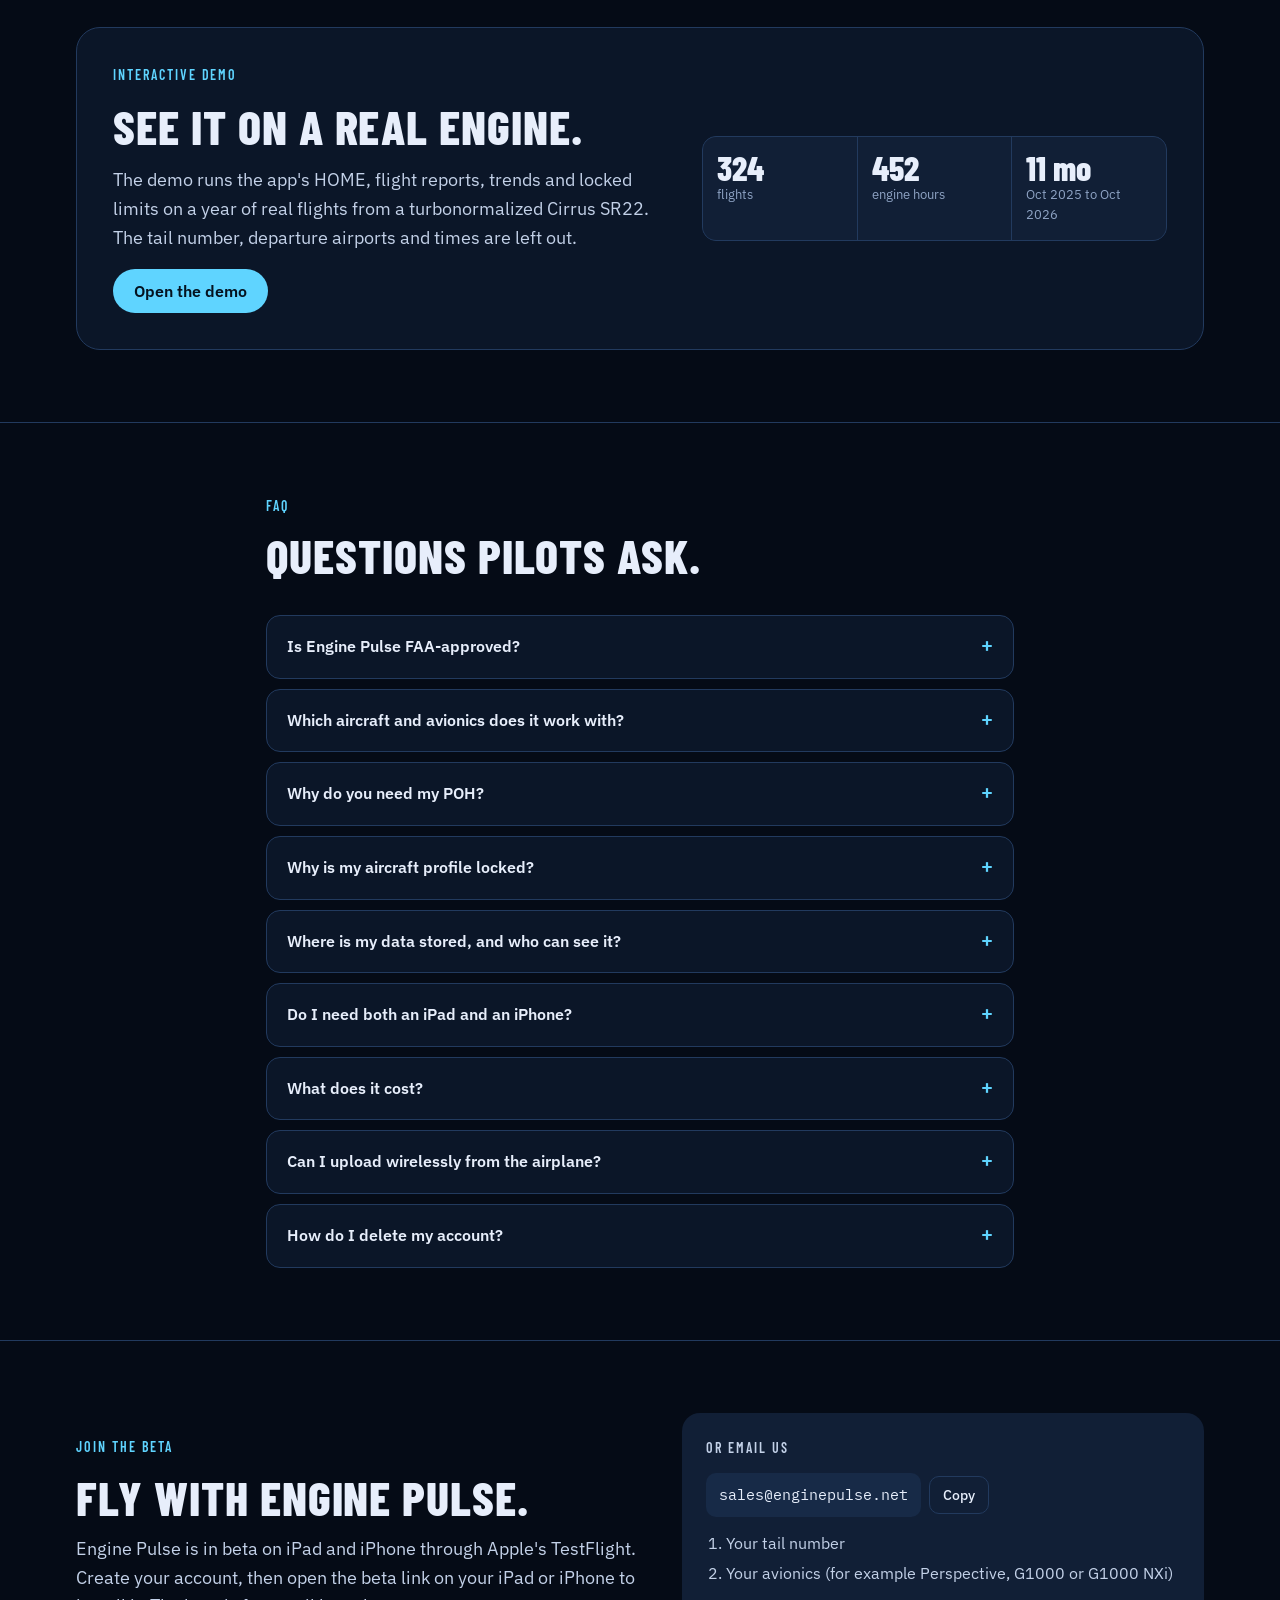
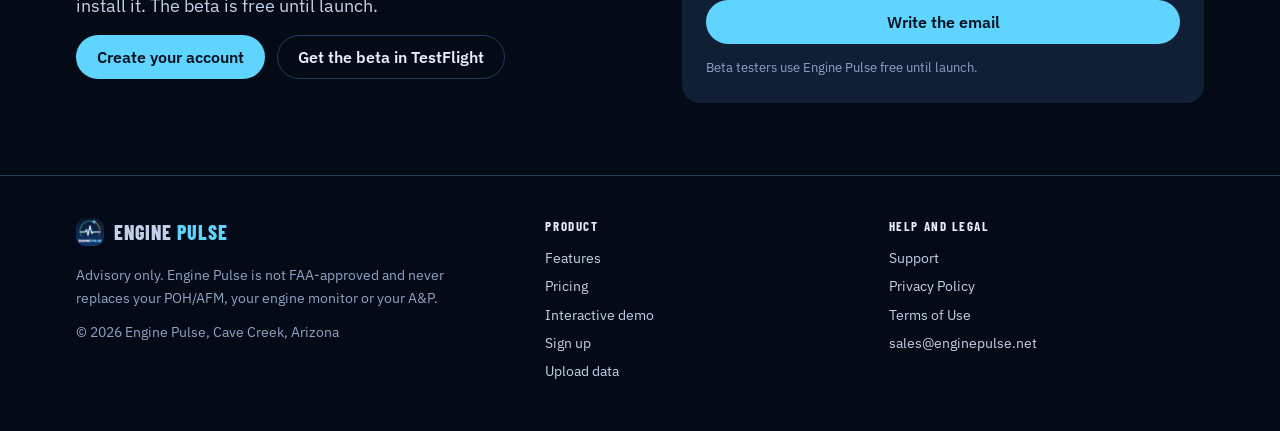
==== commit da3143f4: "v0.9.4: email-only sign-in for the beta; tester setup page Co-Authored-By: Claude Opus 5.5 <noreply@" ====
--- a/web/index.html
+++ b/web/index.html
@@ -189,7 +189,7 @@
         <article class="feature">
           <span class="ic"><svg viewBox="0 0 24 24" fill="none" stroke="currentColor" stroke-width="2" stroke-linecap="round" stroke-linejoin="round"><rect x="3" y="4" width="12" height="16" rx="2"/><rect x="15" y="9" width="6" height="11" rx="1.5"/></svg></span>
           <h3>Your account, every device</h3>
-          <p>Sign in with email or with Apple. Flights, your aircraft profile, maintenance, reviews and event markers sync between your iPad and iPhone.</p>
+          <p>Sign in with your email. Flights, your aircraft profile, maintenance, reviews and event markers sync between your iPad and iPhone.</p>
         </article>
       </div>
     </div>
--- a/web/assets/site.css
+++ b/web/assets/site.css
@@ -262,6 +262,9 @@
 .signup-steps li::before { counter-increment: s; content: counter(s); grid-row: span 2; width: 30px; height: 30px; border-radius: 50%; display: grid; place-items: center; background: rgba(95, 212, 255, .14); color: var(--cyan); font-family: var(--mono); font-weight: 600; font-size: 14px; }
 .signup-steps b { font-weight: 600; }
 .signup-steps span { color: var(--muted); font-size: 14px; }
+.qr { display: flex; gap: 16px; align-items: center; }
+.qr img { background: #fff; border-radius: 12px; padding: 6px; flex: none; }
+@media (max-width: 700px) { .qr { display: none; } }
 .form-card { background: var(--glass); border: 1px solid var(--line); border-radius: 24px; padding: 28px; }
 .form-card form, .form-card section { display: flex; flex-direction: column; gap: 16px; }
 .form-card p { color: var(--soft); }
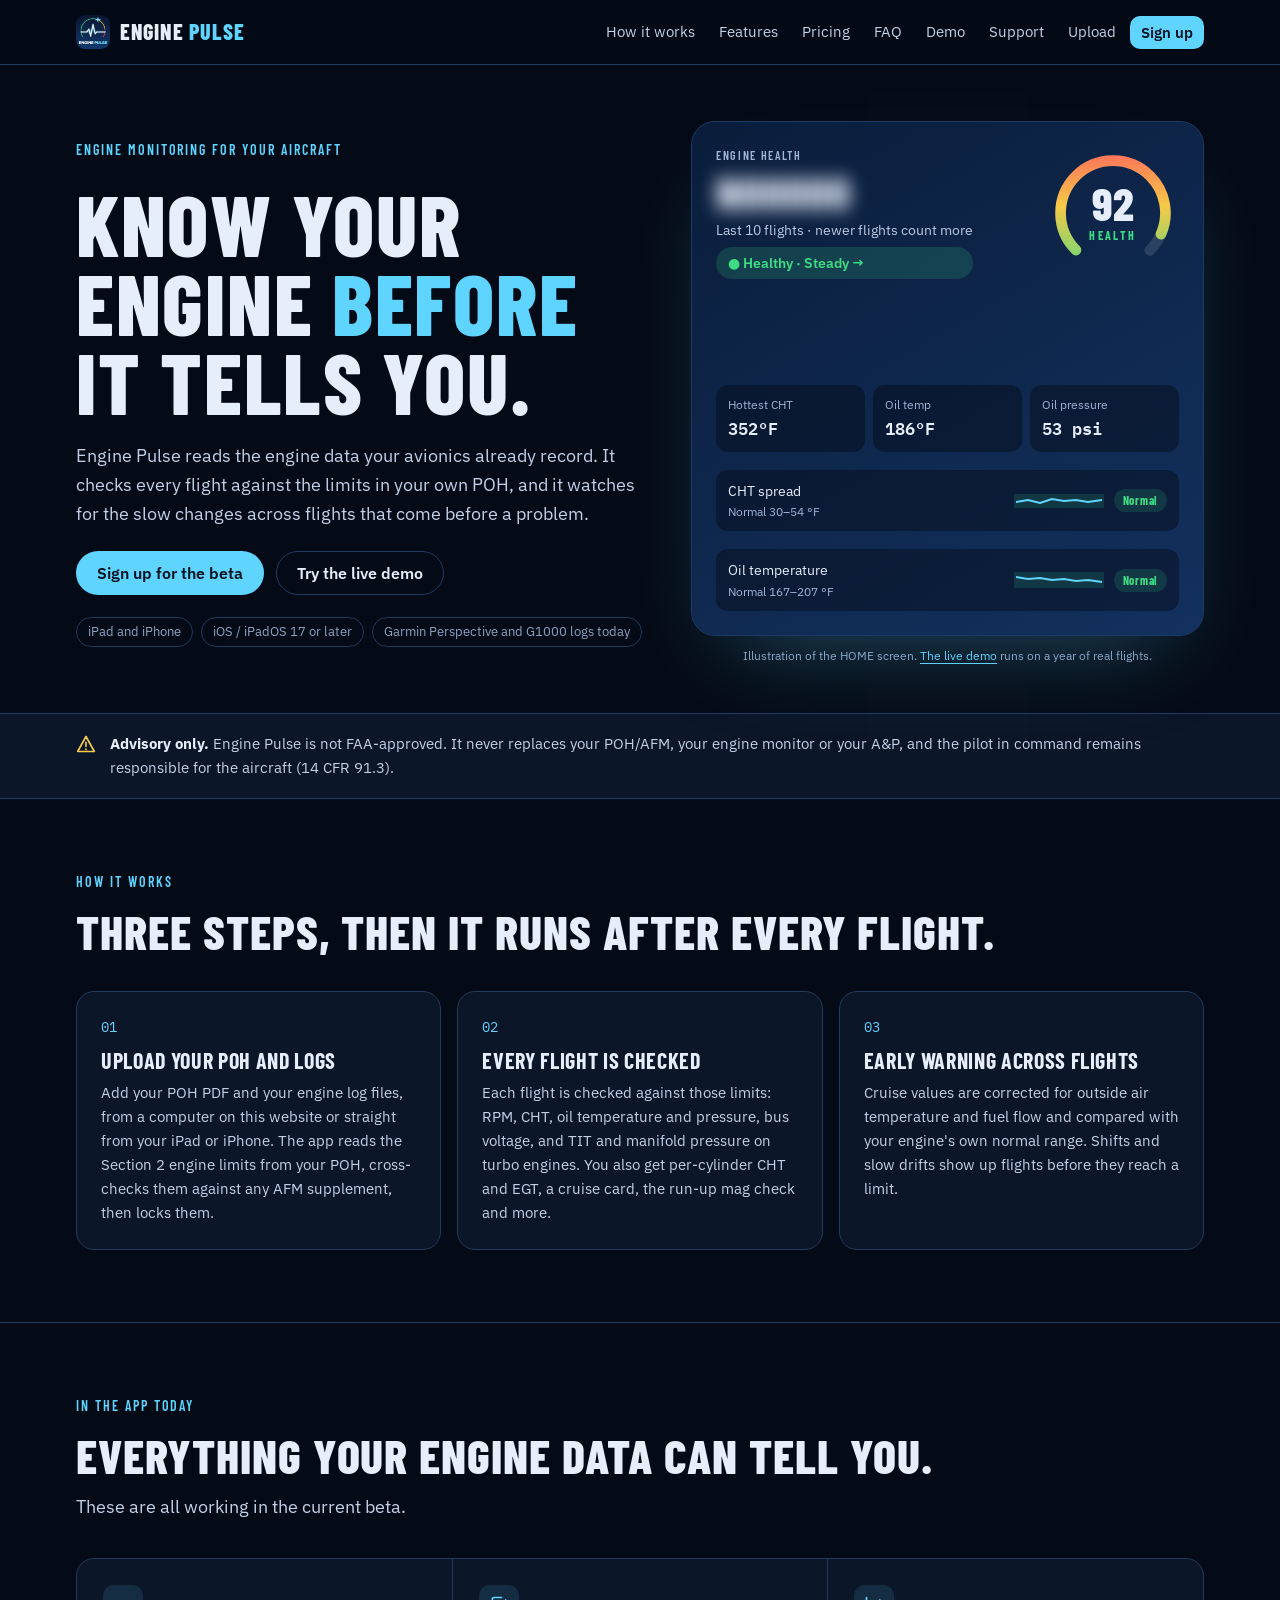
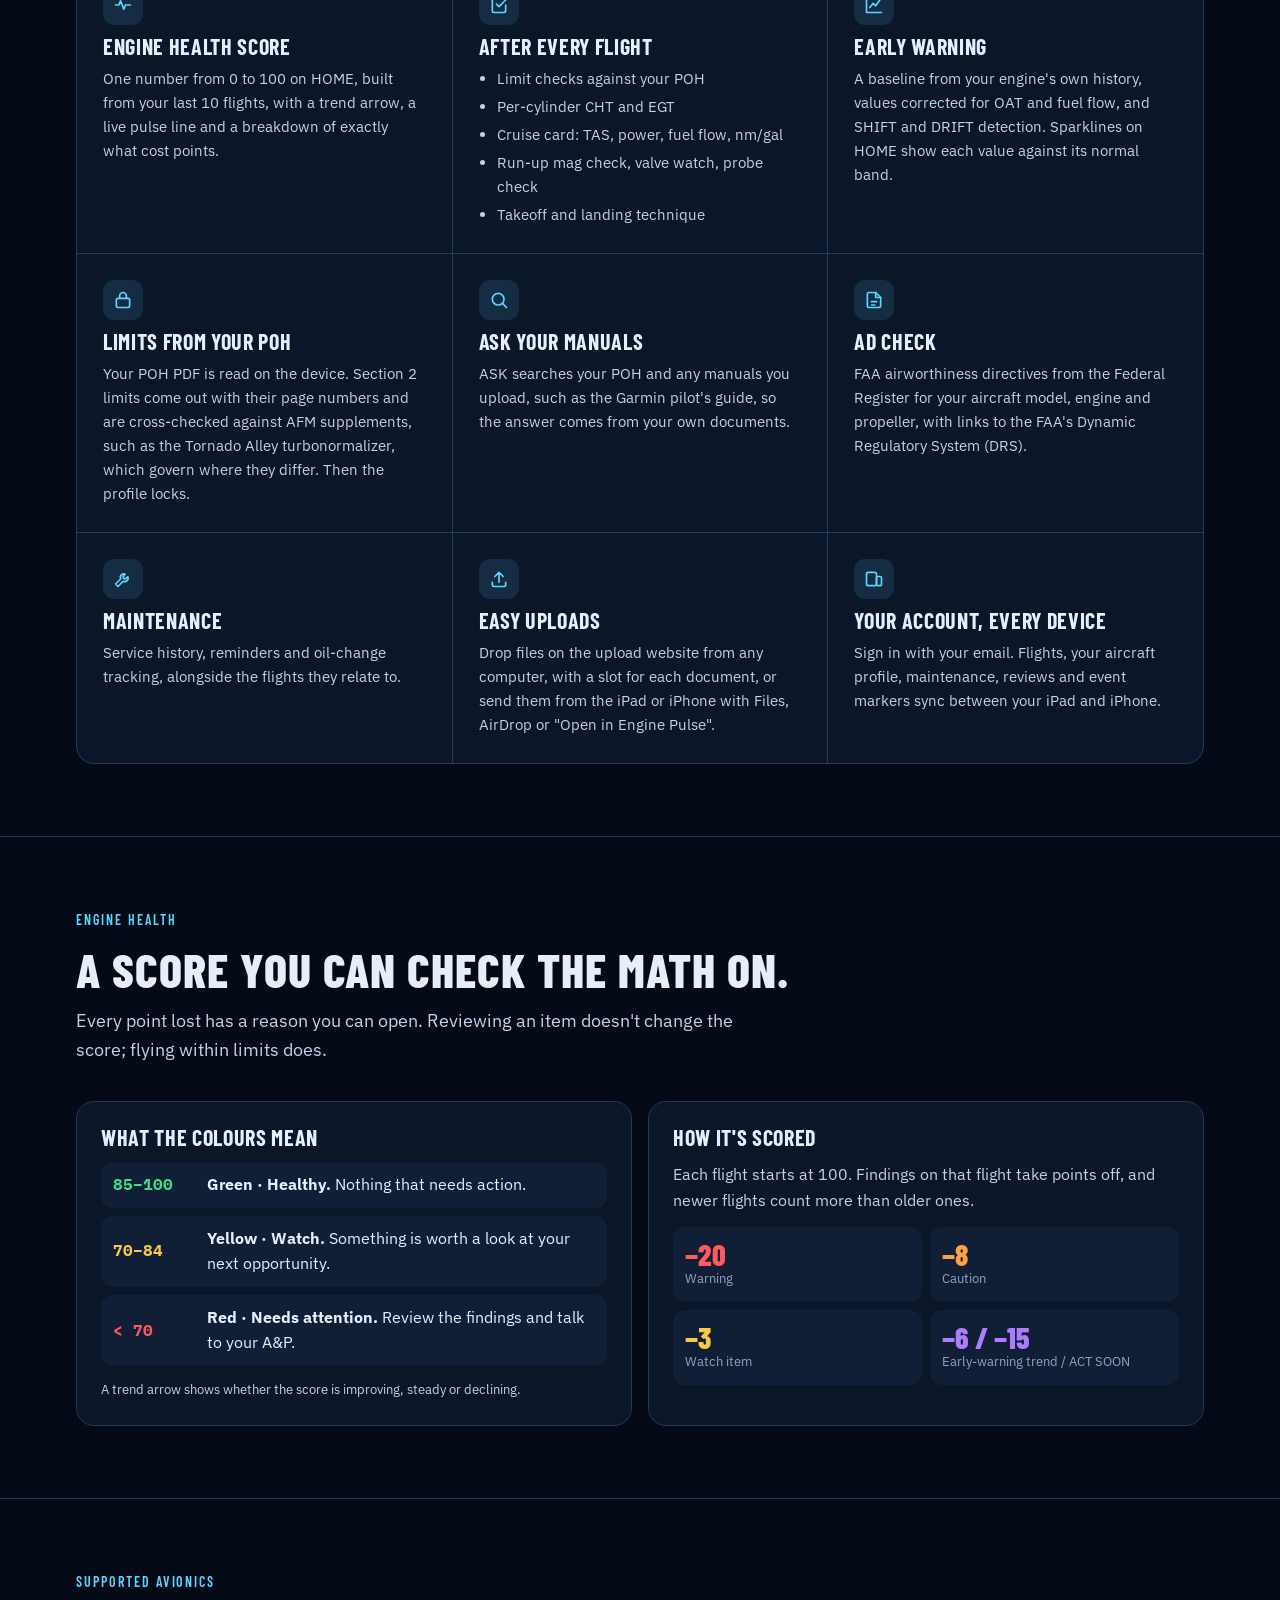
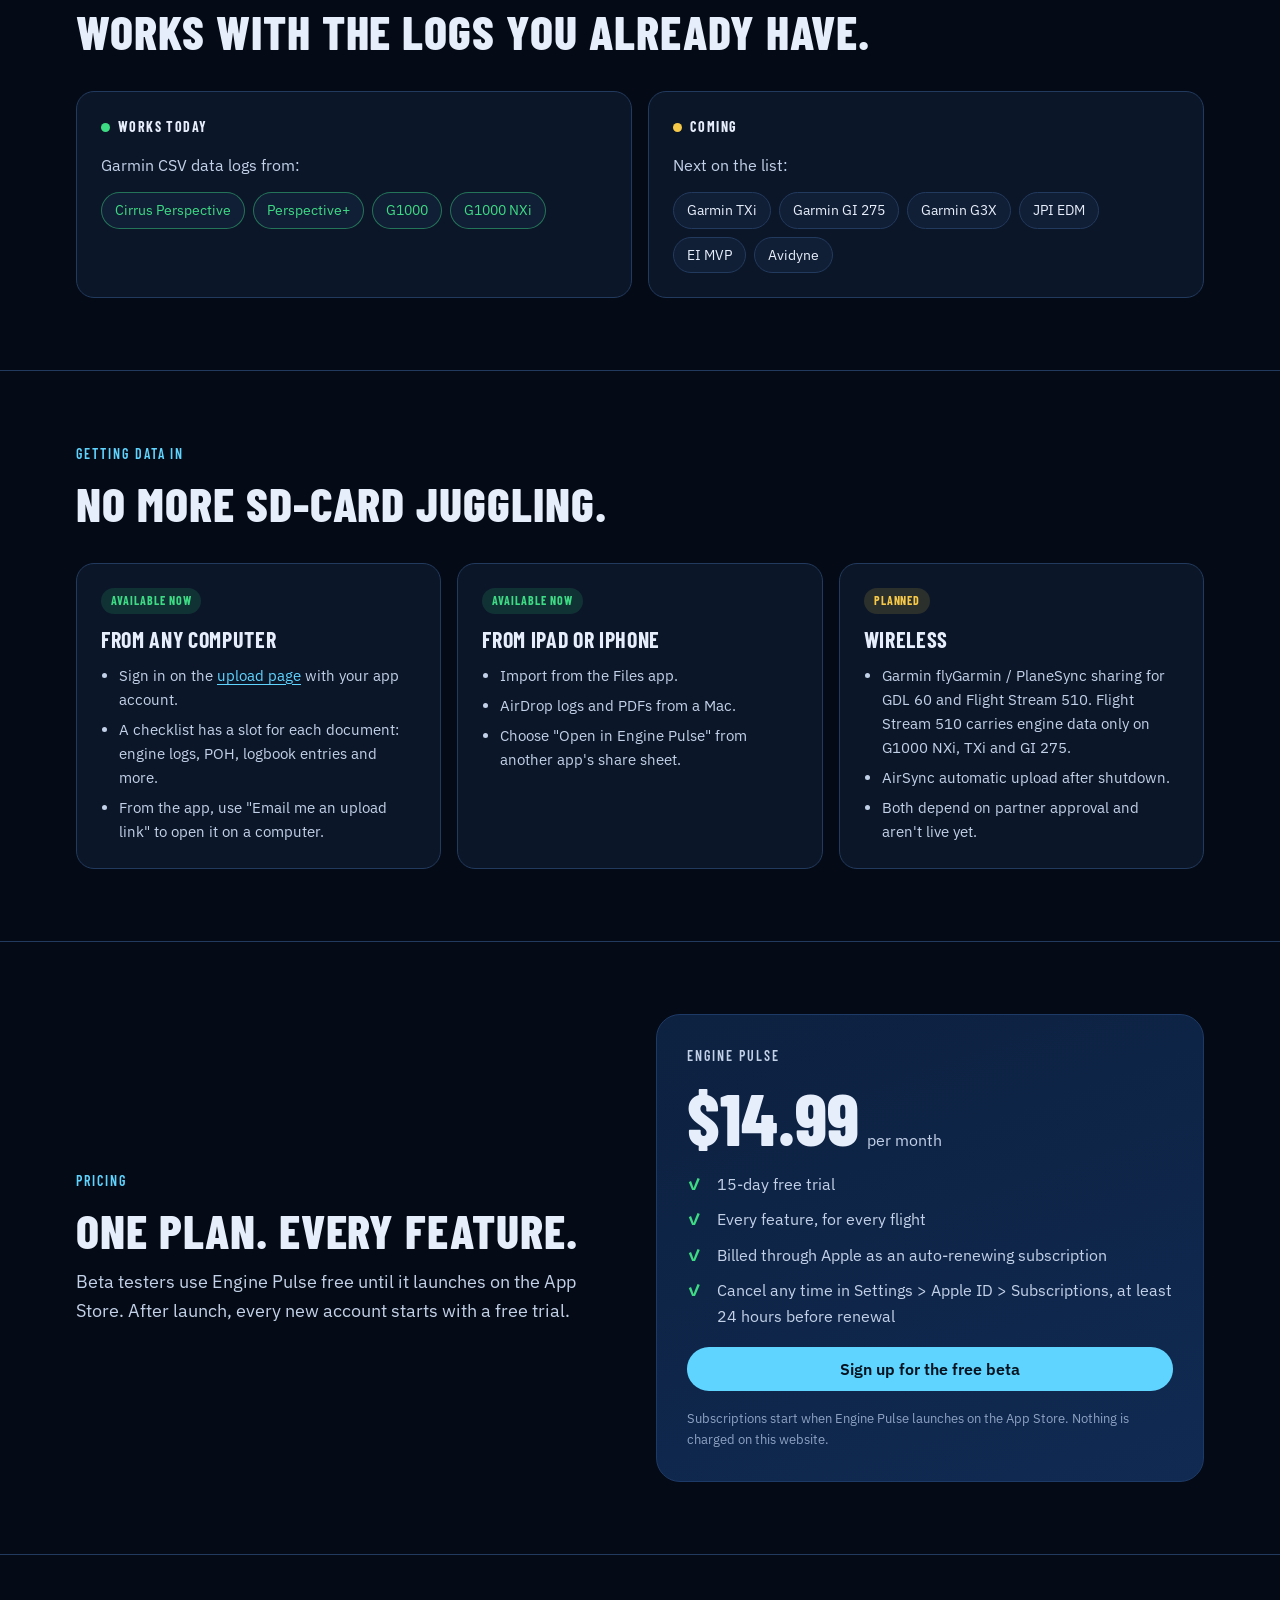
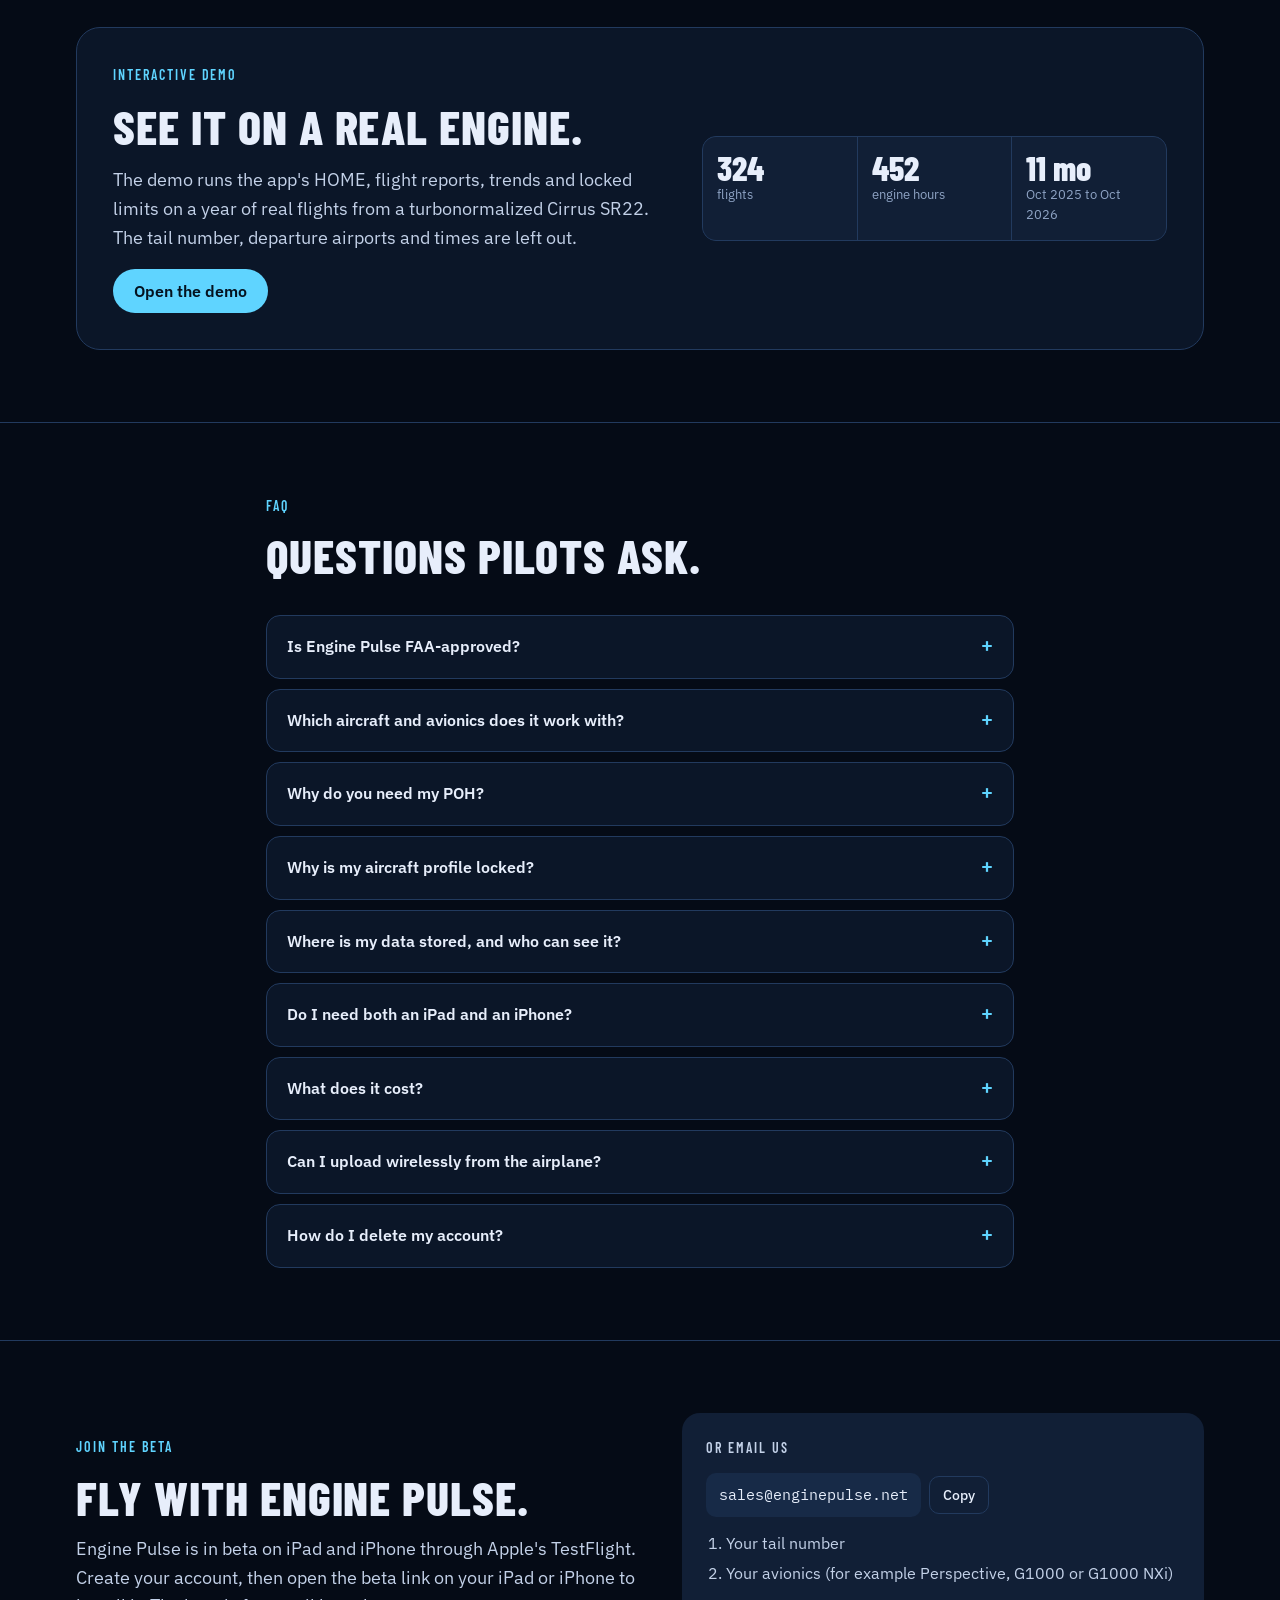
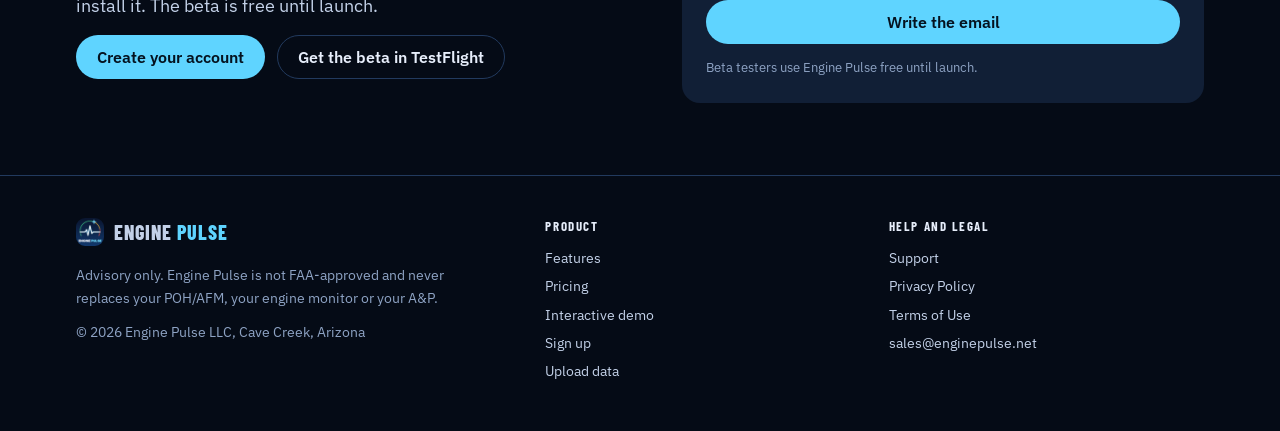
==== commit f6dfd904: "Company name: Engine Pulse LLC Co-Authored-By: Claude Opus 5.5 <noreply@anthropic.com> Claude-Sessio" ====
--- a/web/index.html
+++ b/web/index.html
@@ -411,7 +411,7 @@
     <div>
       <a class="brand" href="./" style="font-size:20px"><img src="logo.png" alt="" style="width:28px;height:28px"><span>Engine <b>Pulse</b></span></a>
       <p style="margin-top:12px">Advisory only. Engine Pulse is not FAA-approved and never replaces your POH/AFM, your engine monitor or your A&amp;P.</p>
-      <p style="margin-top:12px">© <span id="year">2026</span> Engine Pulse, Cave Creek, Arizona</p>
+      <p style="margin-top:12px">© <span id="year">2026</span> Engine Pulse LLC, Cave Creek, Arizona</p>
     </div>
     <div>
       <h4>Product</h4>
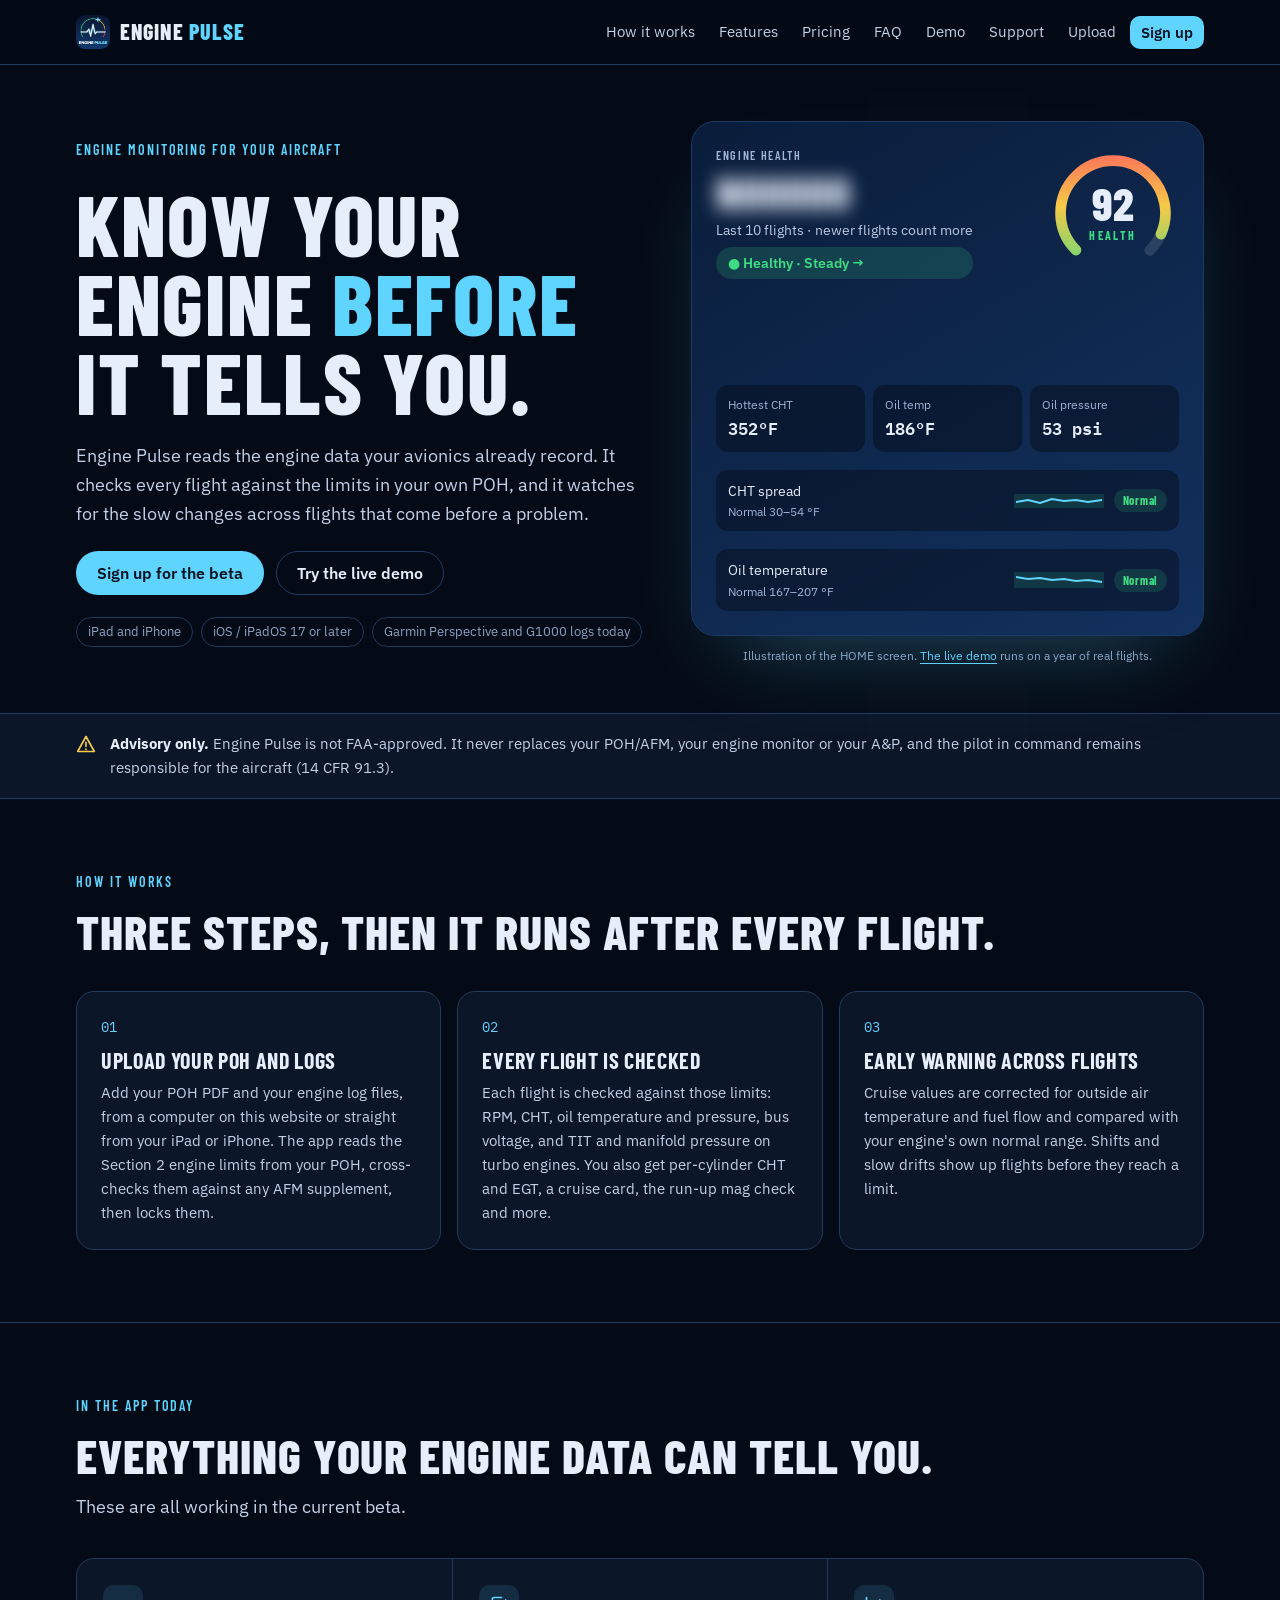
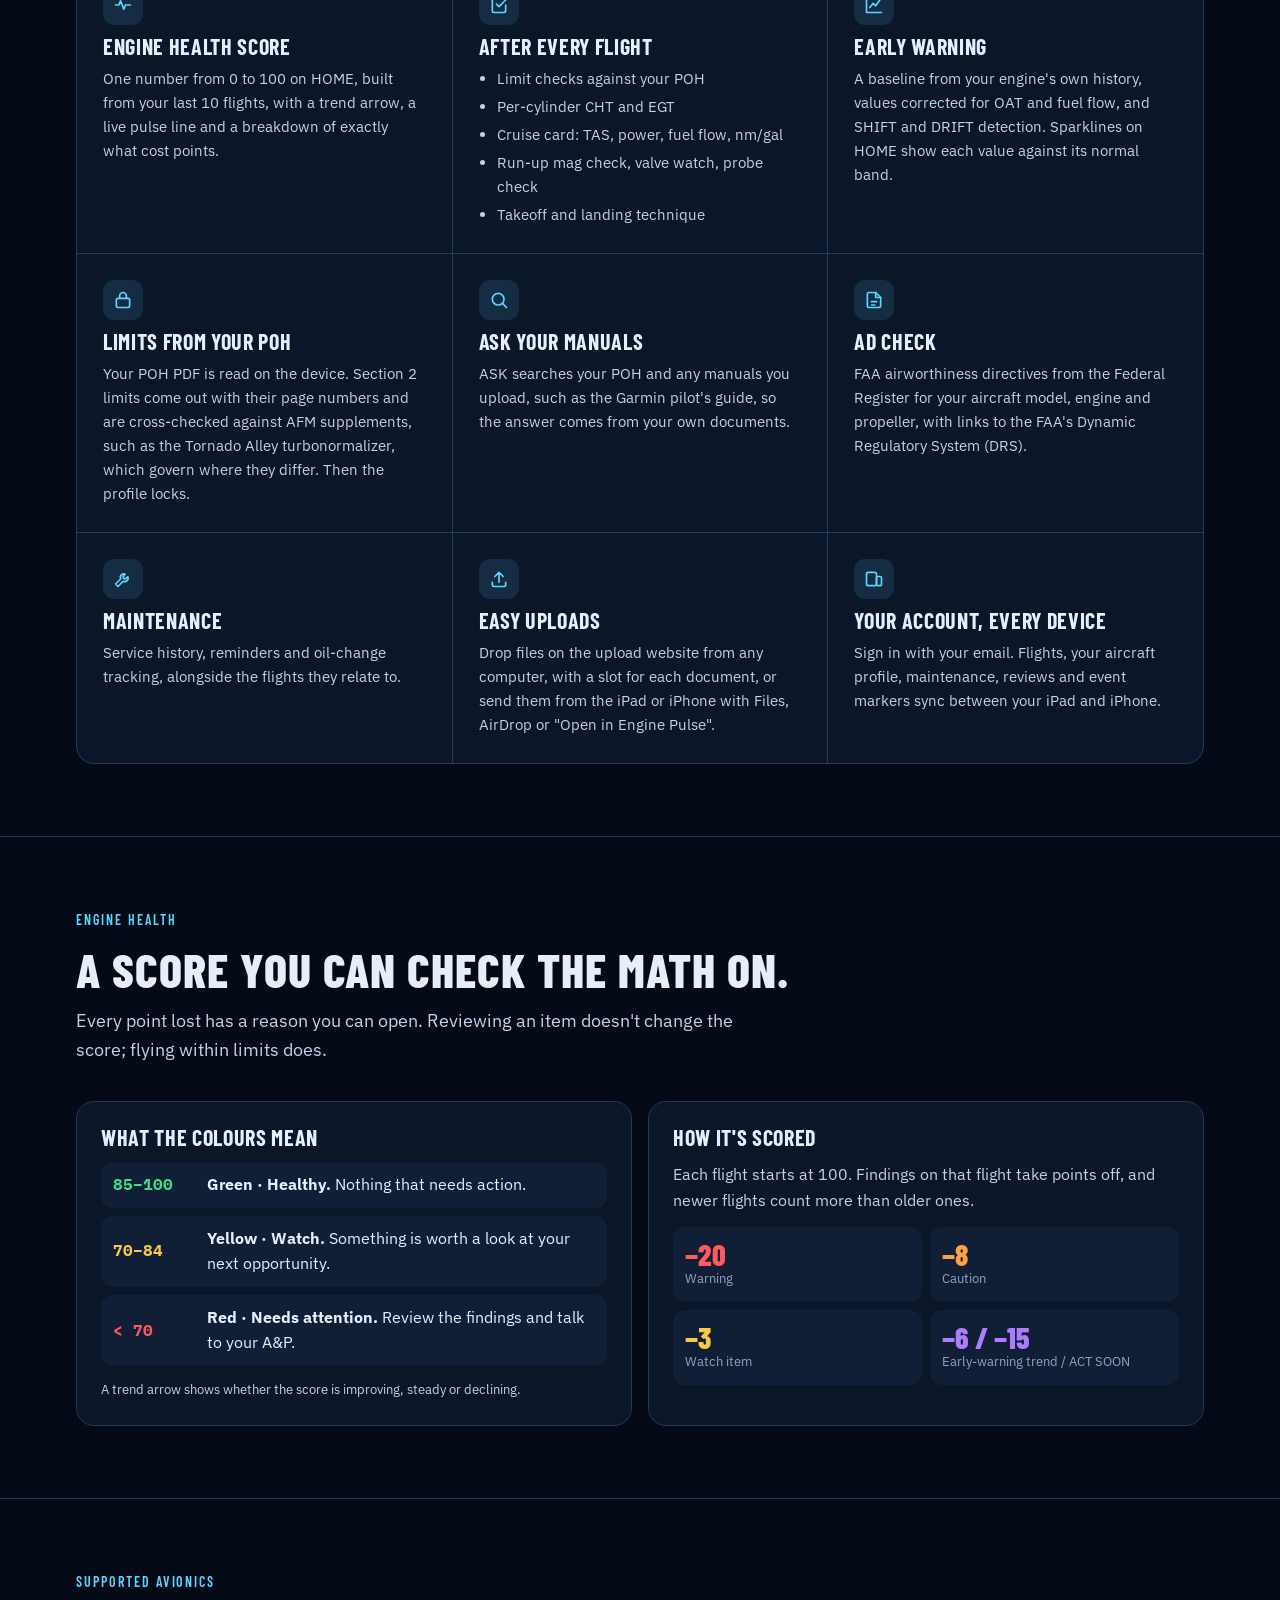
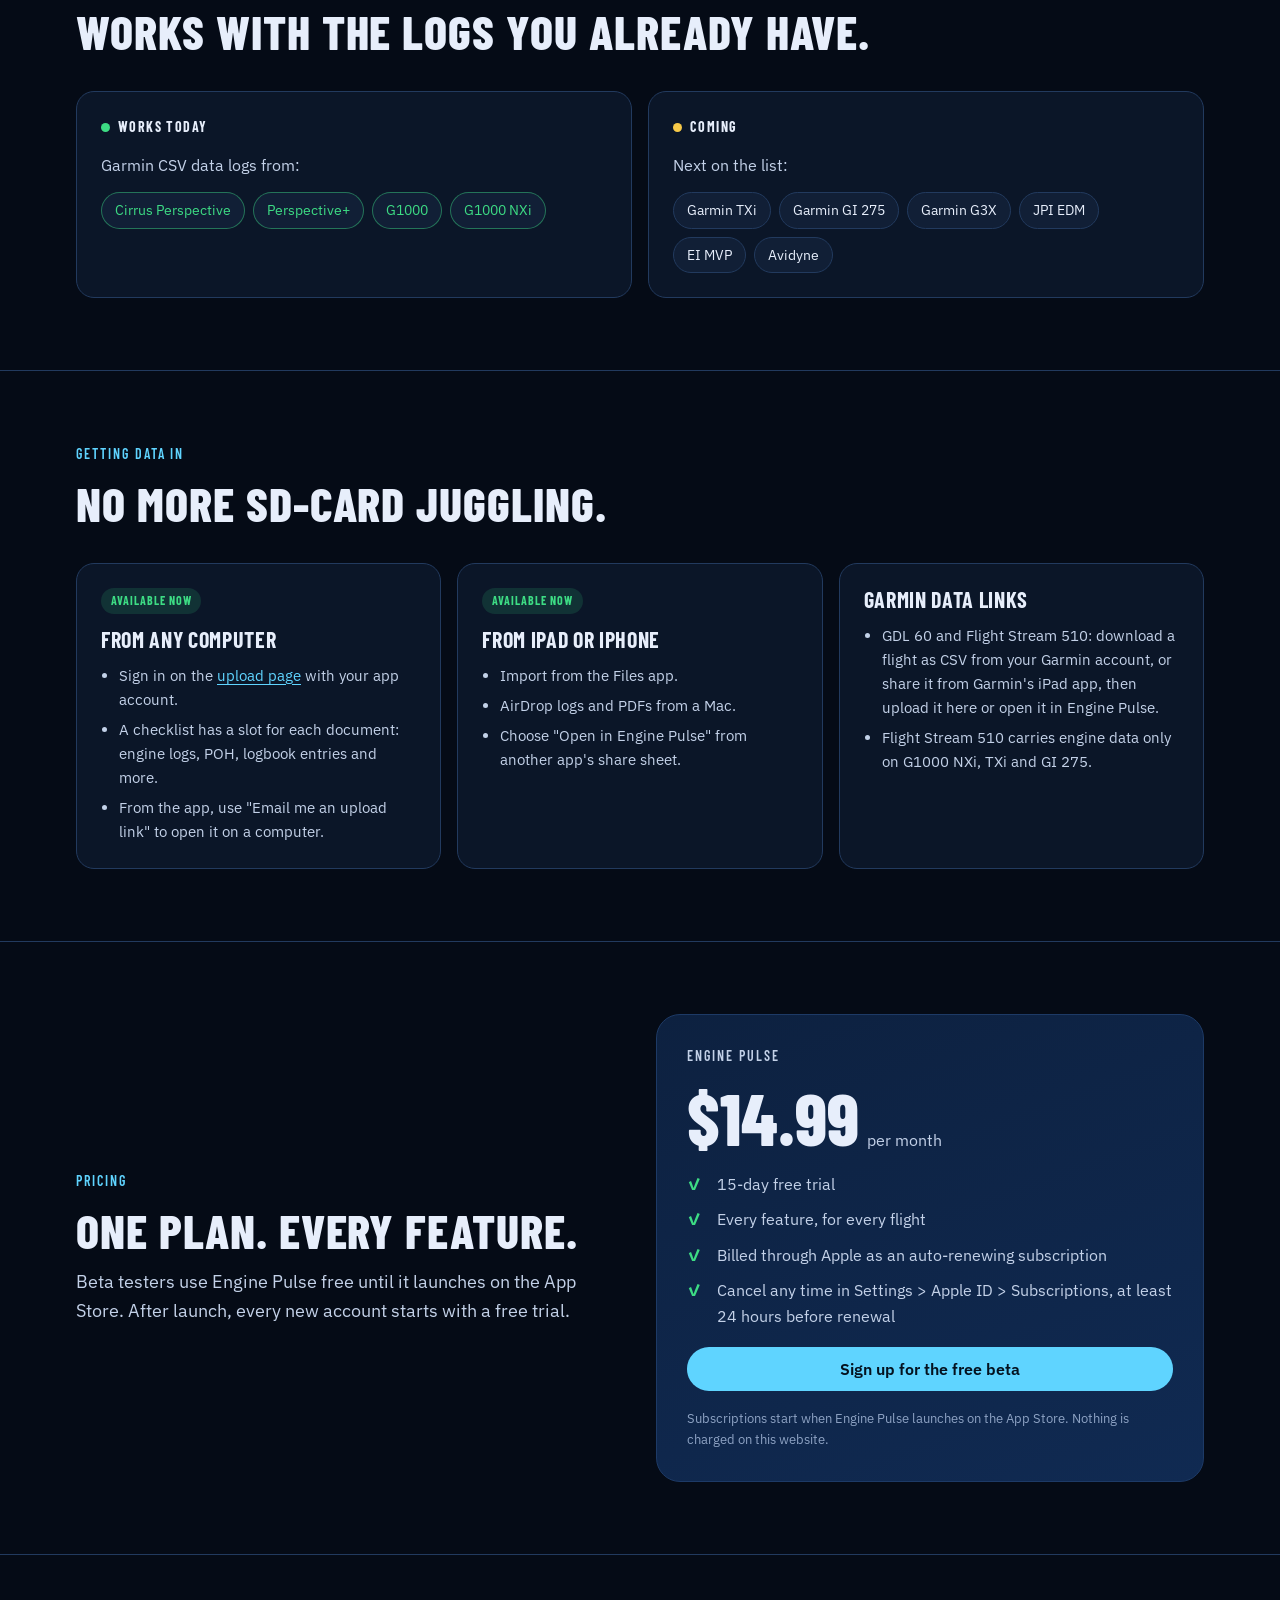
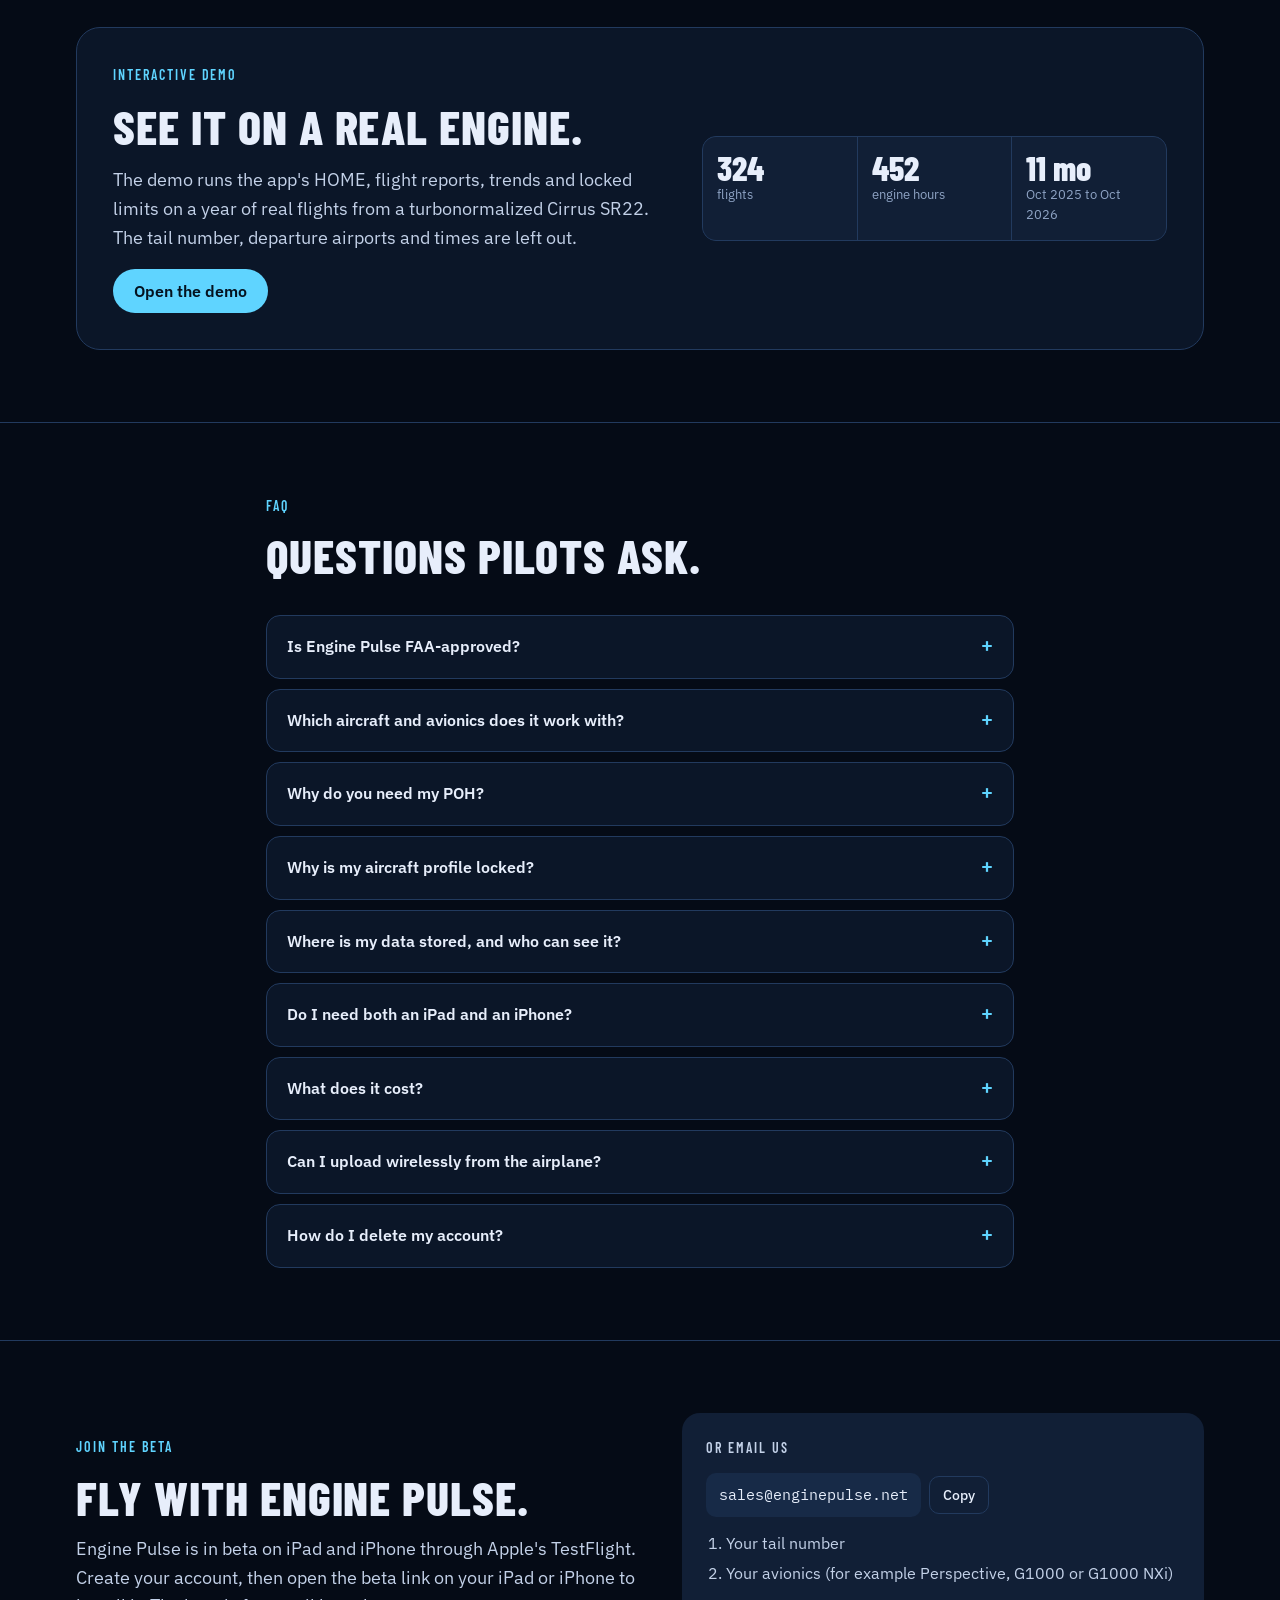
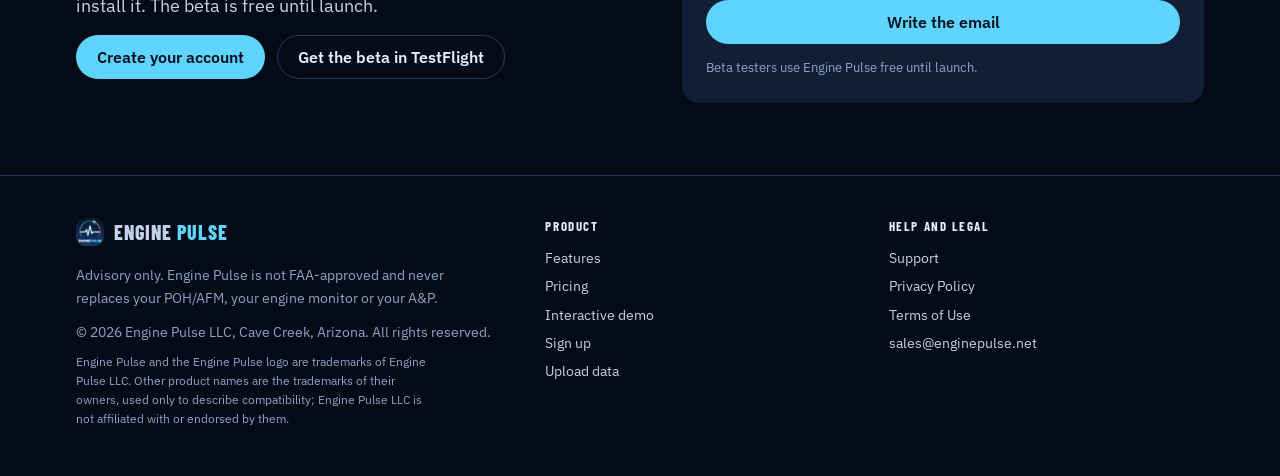
==== commit 38b692dc: "v0.9.5: remove third-party service references; copyright Engine Pulse LLC Co-Authored-By: Claude Opu" ====
--- a/web/index.html
+++ b/web/index.html
@@ -285,12 +285,10 @@
           </ul>
         </div>
         <div class="card way">
-          <span class="tag planned">Planned</span>
-          <h3>Wireless</h3>
+          <h3>Garmin data links</h3>
           <ul>
-            <li>Garmin flyGarmin / PlaneSync sharing for GDL 60 and Flight Stream 510. Flight Stream 510 carries engine data only on G1000 NXi, TXi and GI 275.</li>
-            <li>AirSync automatic upload after shutdown.</li>
-            <li>Both depend on partner approval and aren't live yet.</li>
+            <li>GDL 60 and Flight Stream 510: download a flight as CSV from your Garmin account, or share it from Garmin's iPad app, then upload it here or open it in Engine Pulse.</li>
+            <li>Flight Stream 510 carries engine data only on G1000 NXi, TXi and GI 275.</li>
           </ul>
         </div>
       </div>
@@ -374,7 +372,7 @@
         </details>
         <details>
           <summary>Can I upload wirelessly from the airplane?</summary>
-          <div><p>Not yet. Garmin flyGarmin / PlaneSync and AirSync uploads are planned and depend on partner approval. Today you upload from a computer on the <a href="upload/">upload page</a> or from your iPad or iPhone.</p></div>
+          <div><p>Not directly. You upload from a computer on the <a href="upload/">upload page</a> or from your iPad or iPhone. With a Garmin GDL 60 or Flight Stream 510, download the flight from your Garmin account or share it from Garmin's app first.</p></div>
         </details>
         <details>
           <summary>How do I delete my account?</summary>
@@ -411,7 +409,8 @@
     <div>
       <a class="brand" href="./" style="font-size:20px"><img src="logo.png" alt="" style="width:28px;height:28px"><span>Engine <b>Pulse</b></span></a>
       <p style="margin-top:12px">Advisory only. Engine Pulse is not FAA-approved and never replaces your POH/AFM, your engine monitor or your A&amp;P.</p>
-      <p style="margin-top:12px">© <span id="year">2026</span> Engine Pulse LLC, Cave Creek, Arizona</p>
+      <p style="margin-top:12px">© <span id="year">2026</span> Engine Pulse LLC, Cave Creek, Arizona. All rights reserved.</p>
+      <p style="margin-top:8px;font-size:12px">Engine Pulse and the Engine Pulse logo are trademarks of Engine Pulse LLC. Other product names are the trademarks of their owners, used only to describe compatibility; Engine Pulse LLC is not affiliated with or endorsed by them.</p>
     </div>
     <div>
       <h4>Product</h4>
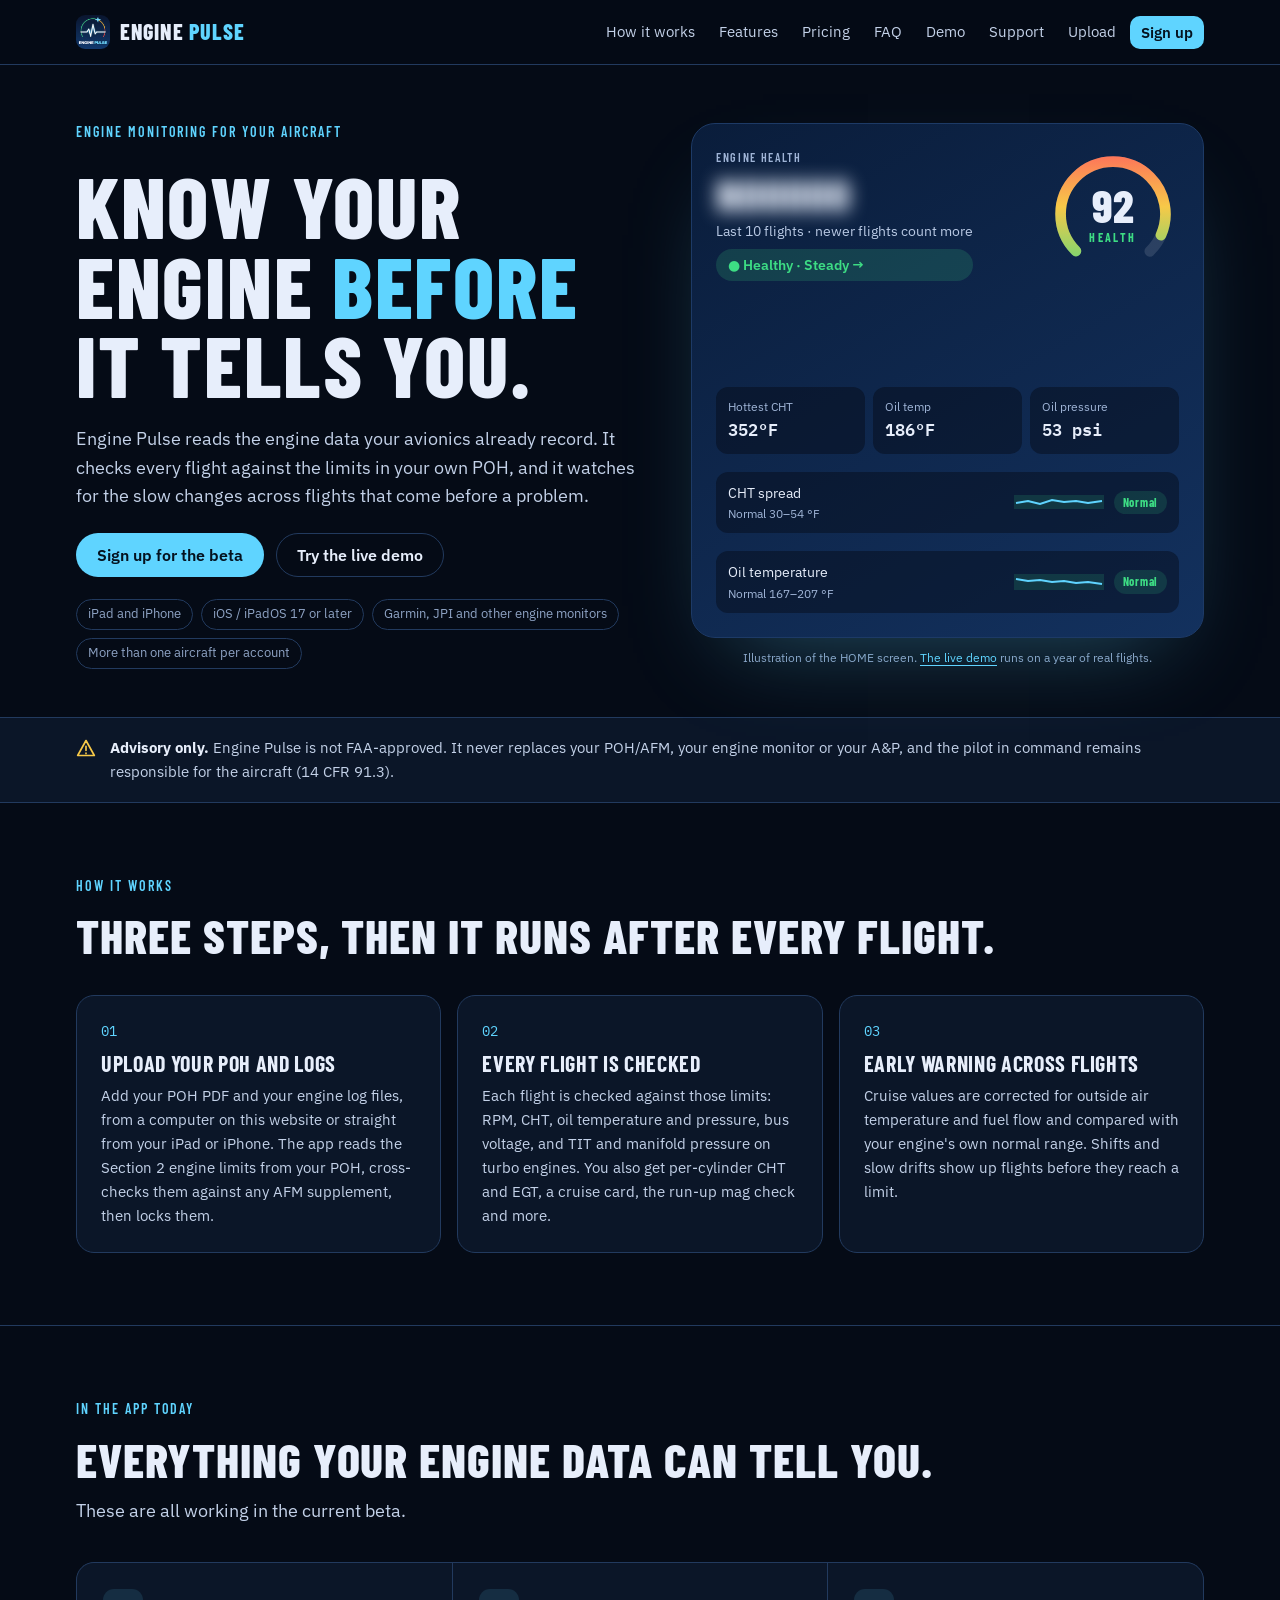
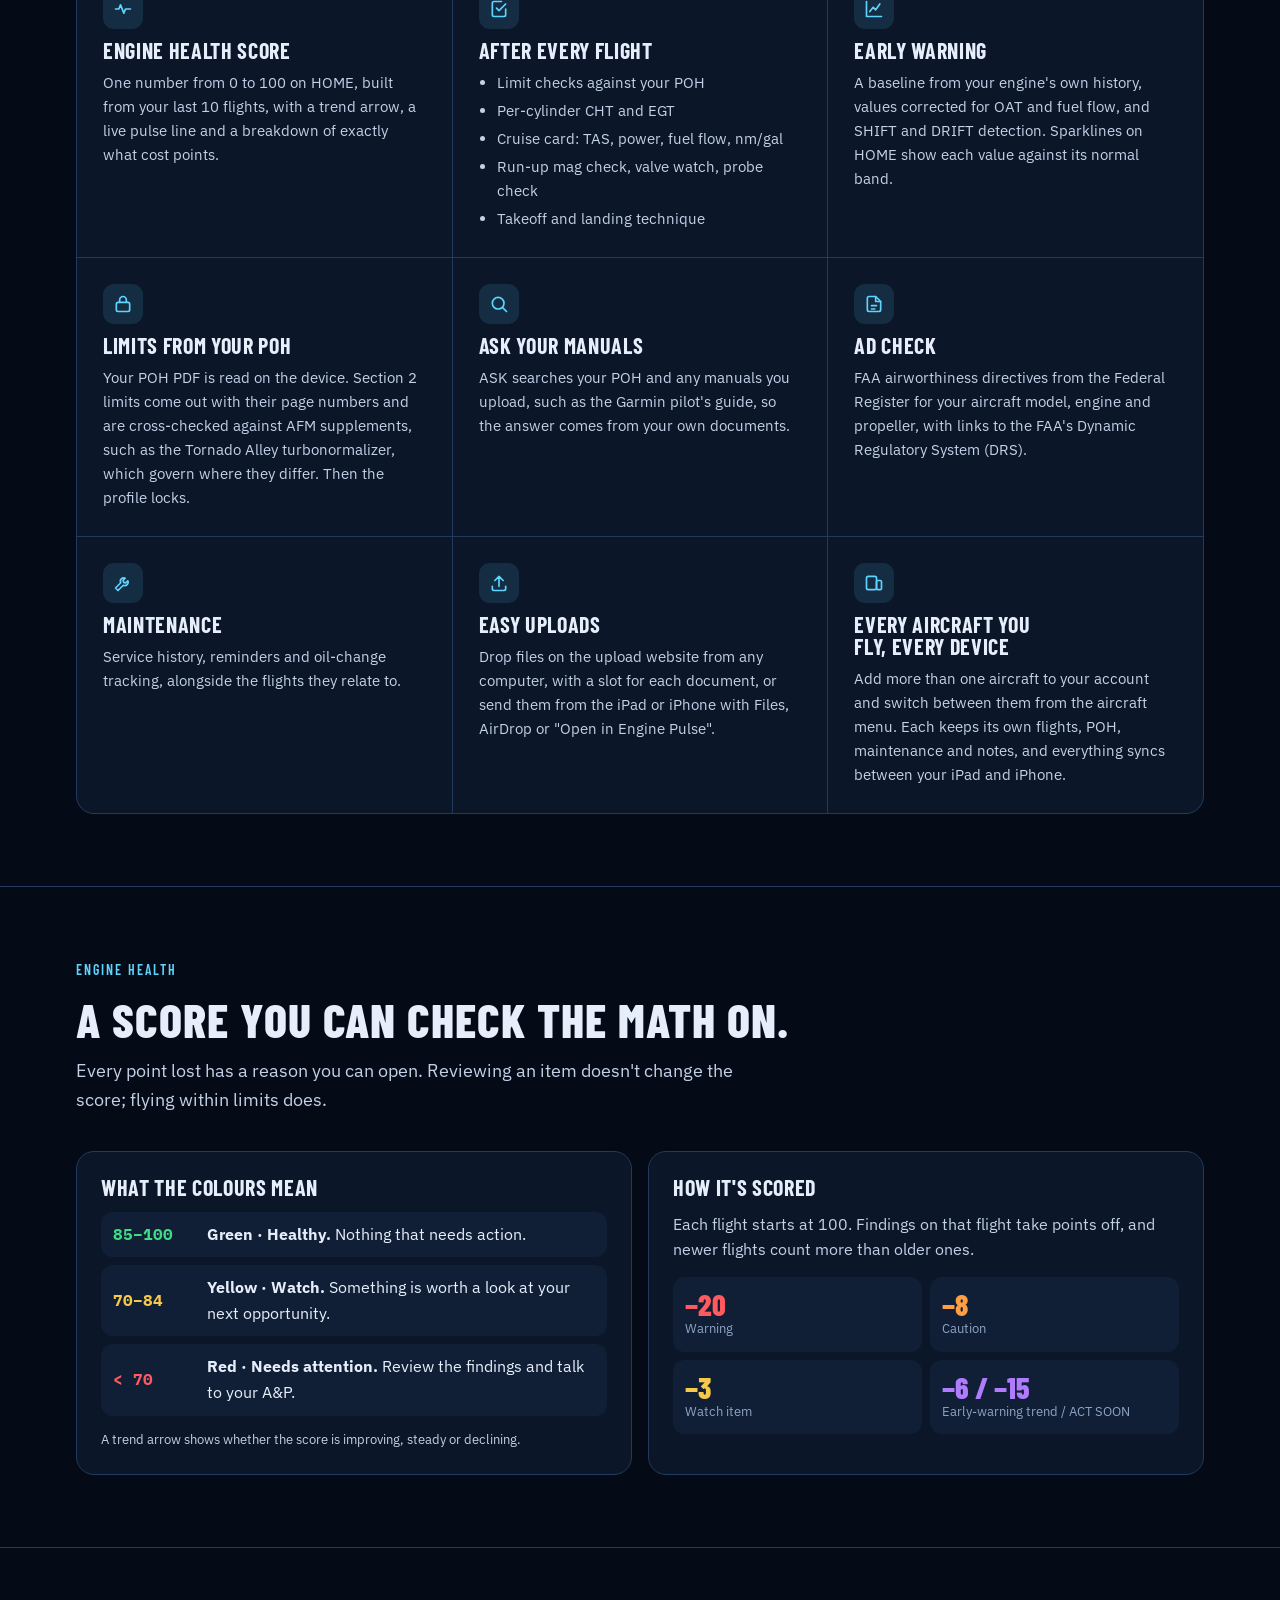
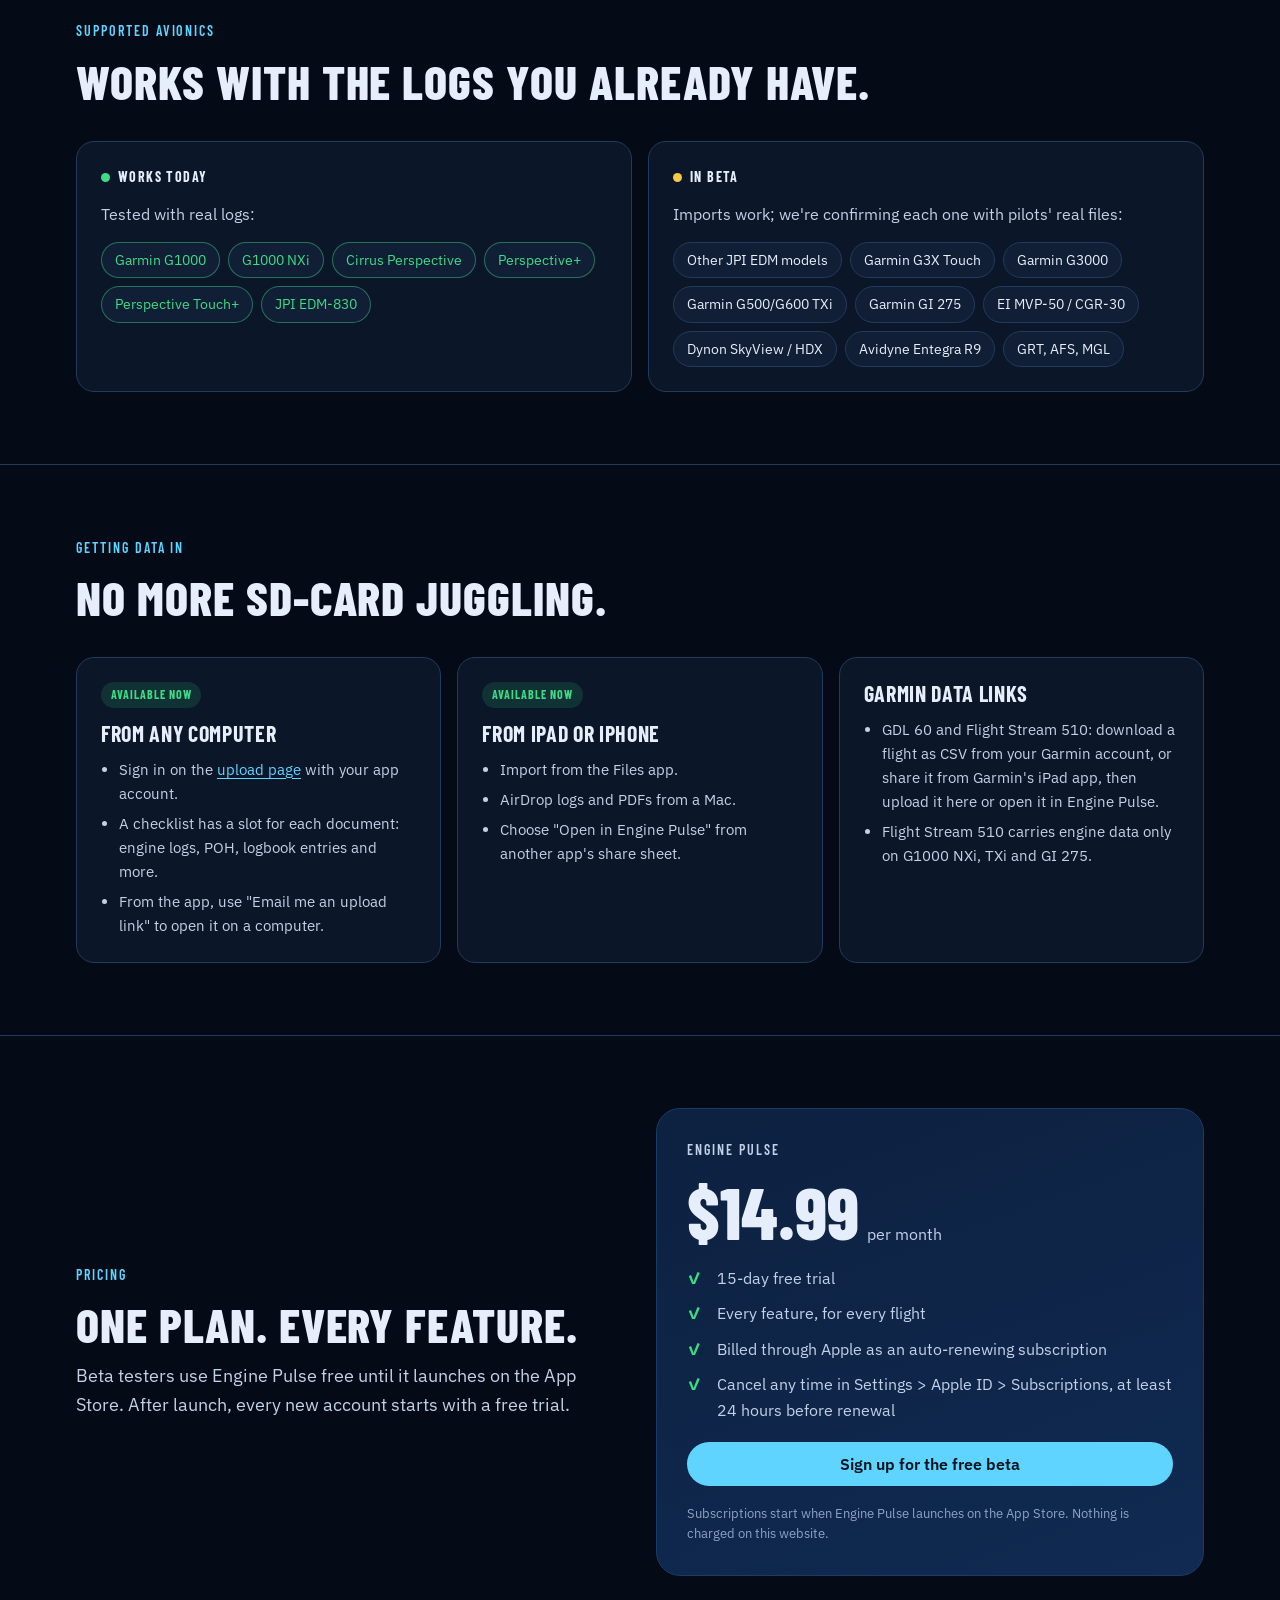
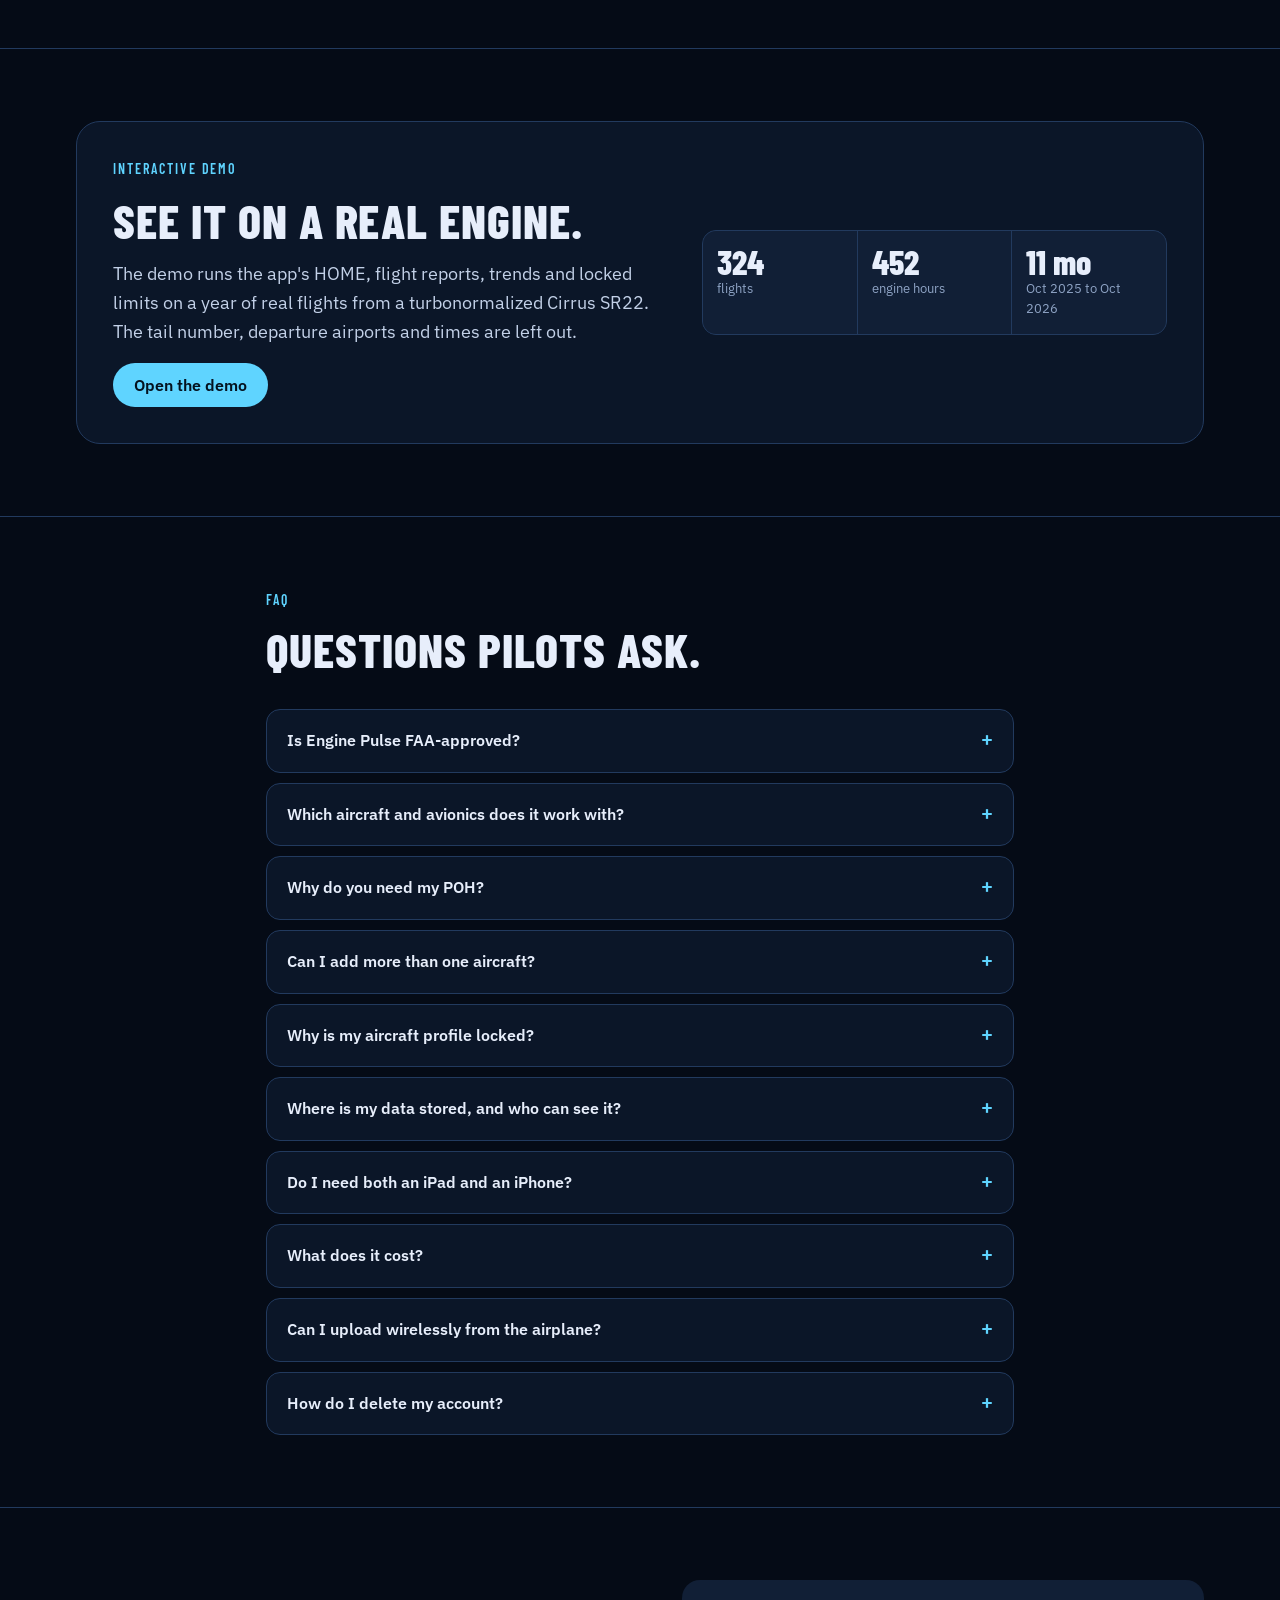
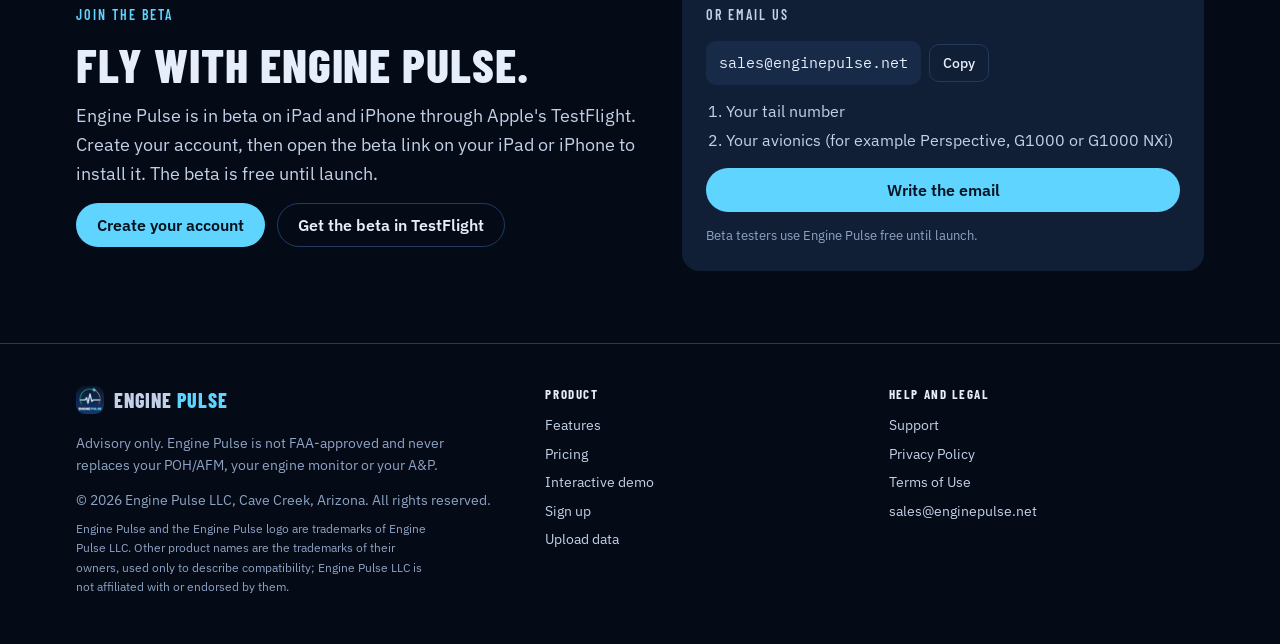
==== commit 3b711cbe: "Website: several aircraft per account; current engine monitor list Matches app 0.9.8 (several aircra" ====
--- a/web/index.html
+++ b/web/index.html
@@ -58,7 +58,7 @@
         <a class="btn btn-primary" href="signup/">Sign up for the beta</a>
         <a class="btn btn-ghost" href="demo/">Try the live demo</a>
       </div>
-      <div class="badges"><span>iPad and iPhone</span><span>iOS / iPadOS 17 or later</span><span>Garmin Perspective and G1000 logs today</span></div>
+      <div class="badges"><span>iPad and iPhone</span><span>iOS / iPadOS 17 or later</span><span>Garmin, JPI and other engine monitors</span><span>More than one aircraft per account</span></div>
     </div>
 
     <figure style="margin:0">
@@ -188,8 +188,8 @@
         </article>
         <article class="feature">
           <span class="ic"><svg viewBox="0 0 24 24" fill="none" stroke="currentColor" stroke-width="2" stroke-linecap="round" stroke-linejoin="round"><rect x="3" y="4" width="12" height="16" rx="2"/><rect x="15" y="9" width="6" height="11" rx="1.5"/></svg></span>
-          <h3>Your account, every device</h3>
-          <p>Sign in with your email. Flights, your aircraft profile, maintenance, reviews and event markers sync between your iPad and iPhone.</p>
+          <h3>Every aircraft you fly, every device</h3>
+          <p>Add more than one aircraft to your account and switch between them from the aircraft menu. Each keeps its own flights, POH, maintenance and notes, and everything syncs between your iPad and iPhone.</p>
         </article>
       </div>
     </div>
@@ -235,24 +235,29 @@
       <div class="avionics">
         <div class="card">
           <span class="status"><span class="dot" style="background:var(--green)"></span>Works today</span>
-          <p>Garmin CSV data logs from:</p>
+          <p>Tested with real logs:</p>
           <div class="chips">
+            <span class="chip live">Garmin G1000</span>
+            <span class="chip live">G1000 NXi</span>
             <span class="chip live">Cirrus Perspective</span>
             <span class="chip live">Perspective+</span>
-            <span class="chip live">G1000</span>
-            <span class="chip live">G1000 NXi</span>
+            <span class="chip live">Perspective Touch+</span>
+            <span class="chip live">JPI EDM-830</span>
           </div>
         </div>
         <div class="card">
-          <span class="status"><span class="dot" style="background:var(--yellow)"></span>Coming</span>
-          <p>Next on the list:</p>
+          <span class="status"><span class="dot" style="background:var(--yellow)"></span>In beta</span>
+          <p>Imports work; we're confirming each one with pilots' real files:</p>
           <div class="chips">
-            <span class="chip">Garmin TXi</span>
+            <span class="chip">Other JPI EDM models</span>
+            <span class="chip">Garmin G3X Touch</span>
+            <span class="chip">Garmin G3000</span>
+            <span class="chip">Garmin G500/G600 TXi</span>
             <span class="chip">Garmin GI 275</span>
-            <span class="chip">Garmin G3X</span>
-            <span class="chip">JPI EDM</span>
-            <span class="chip">EI MVP</span>
-            <span class="chip">Avidyne</span>
+            <span class="chip">EI MVP-50 / CGR-30</span>
+            <span class="chip">Dynon SkyView / HDX</span>
+            <span class="chip">Avidyne Entegra R9</span>
+            <span class="chip">GRT, AFS, MGL</span>
           </div>
         </div>
       </div>
@@ -348,11 +353,15 @@
         </details>
         <details>
           <summary>Which aircraft and avionics does it work with?</summary>
-          <div><p>Your aircraft, if its avionics record Garmin CSV data logs: Cirrus Perspective, Perspective+, G1000 and G1000 NXi. Garmin TXi, GI 275 and G3X, JPI EDM, EI MVP and Avidyne are coming.</p></div>
+          <div><p>Your aircraft, if its avionics or engine monitor records a data log. Garmin G1000 and G1000 NXi, Cirrus Perspective, Perspective+ and Perspective Touch+, and the JPI EDM-830 are tested with real logs. Other JPI EDM models, Garmin G3X Touch, G3000, TXi and GI 275, EI MVP-50 and CGR-30, Dynon SkyView, Avidyne Entegra R9, and GRT, AFS and MGL exports are in beta. On twins, the left engine is analyzed for now.</p></div>
         </details>
         <details>
           <summary>Why do you need my POH?</summary>
           <div><p>So every check uses your aircraft's real limits, not generic numbers. The app reads the Section 2 limits from your POH PDF on your device, notes the page each came from, and cross-checks them against any AFM supplement you upload. Where a supplement differs, the supplement governs.</p></div>
+        </details>
+        <details>
+          <summary>Can I add more than one aircraft?</summary>
+          <div><p>Yes. In the app, use the aircraft menu at the top of the sidebar and choose <strong>Add another aircraft</strong>: make, model, tail number and avionics. Switch between aircraft from the same menu, or from AIRCRAFT &gt; Your aircraft.</p><p>Each aircraft keeps its own flights, POH, maintenance and notes. On the <a href="upload/">upload page</a>, choose the aircraft at the top before you add files.</p></div>
         </details>
         <details>
           <summary>Why is my aircraft profile locked?</summary>
